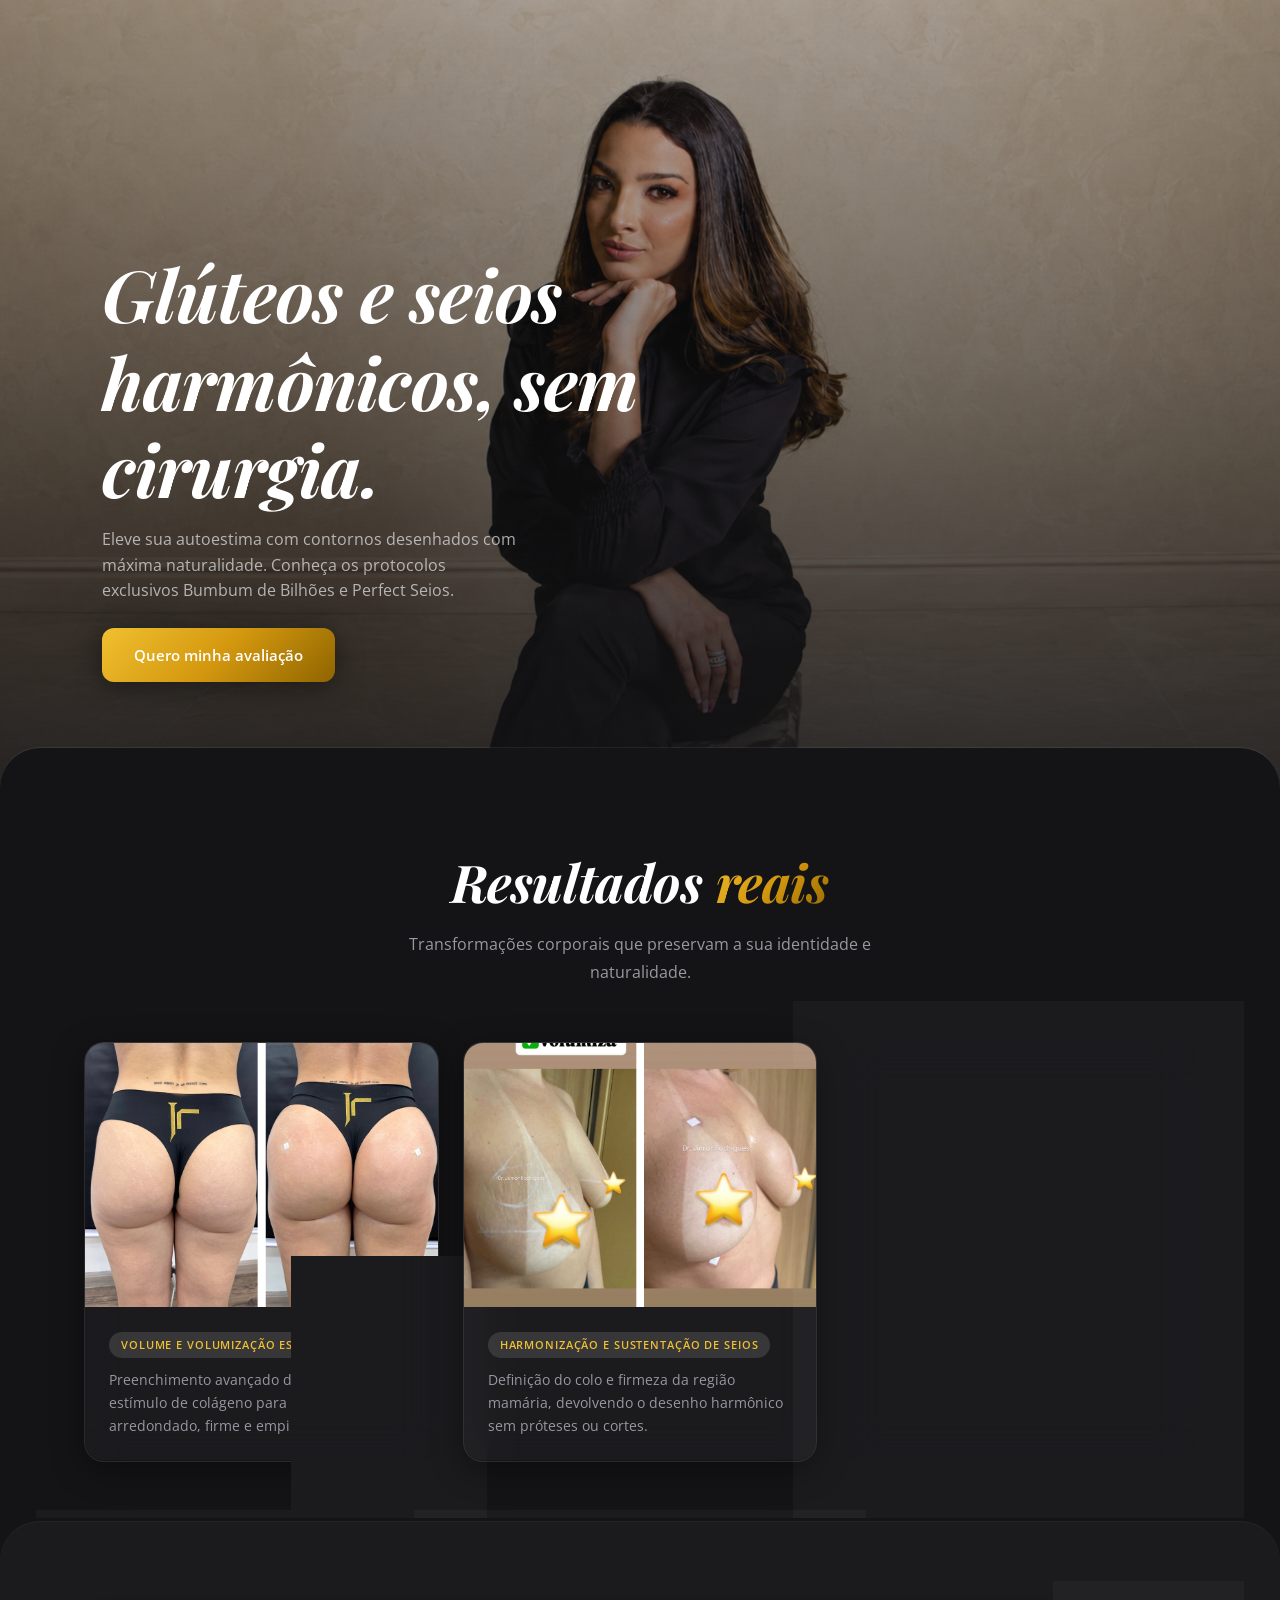
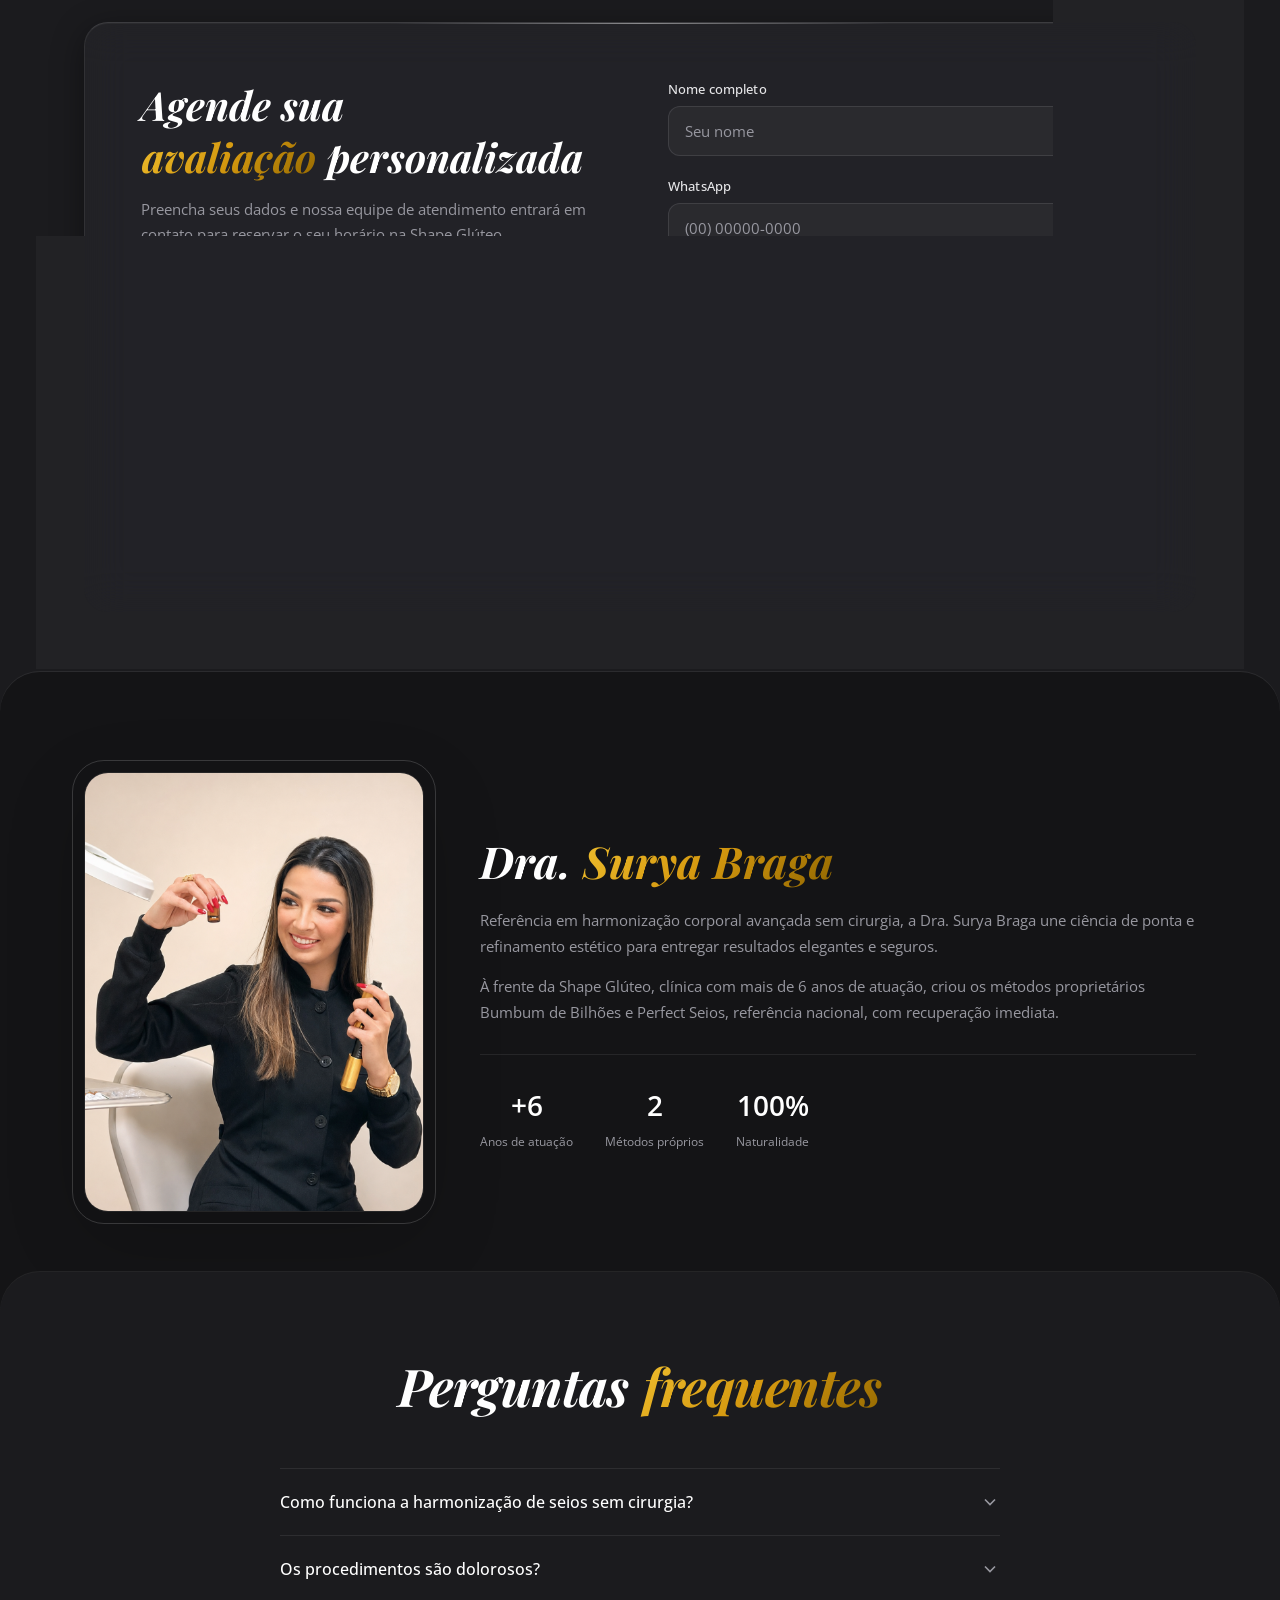
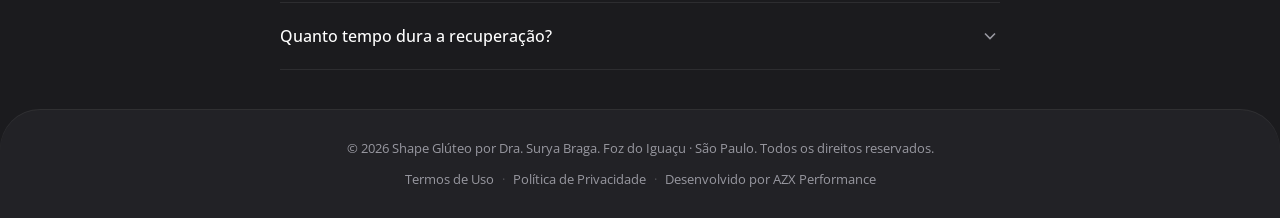
==== index.html @ e3e1bd87 "Add files via upload" ====
<!DOCTYPE html>
<html lang="pt-BR" data-theme="dark">
<head>
  <meta charset="UTF-8" />
  <!-- Google Tag Manager -->
  <script>(function(w,d,s,l,i){w[l]=w[l]||[];w[l].push({'gtm.start':
  new Date().getTime(),event:'gtm.js'});var f=d.getElementsByTagName(s)[0],
  j=d.createElement(s),dl=l!='dataLayer'?'&l='+l:'';j.async=true;j.src=
  'https://www.googletagmanager.com/gtm.js?id='+i+dl;f.parentNode.insertBefore(j,f);
  })(window,document,'script','dataLayer','GTM-XXXXXXX');</script>
  <!-- End Google Tag Manager -->

  <!-- Meta Pixel (init; PageView/Lead disparam pelo capi.js com eventID) -->
  <script>
  !function(f,b,e,v,n,t,s){if(f.fbq)return;n=f.fbq=function(){n.callMethod?
  n.callMethod.apply(n,arguments):n.queue.push(arguments)};if(!f._fbq)f._fbq=n;
  n.push=n;n.loaded=!0;n.version='2.0';n.queue=[];t=b.createElement(e);t.async=!0;
  t.src=v;s=b.getElementsByTagName(e)[0];s.parentNode.insertBefore(t,s)}(window,
  document,'script','https://connect.facebook.net/en_US/fbevents.js');
  fbq('init','SEU_PIXEL_ID');
  </script>
  <noscript><img height="1" width="1" style="display:none"
  src="https://www.facebook.com/tr?id=SEU_PIXEL_ID&ev=PageView&noscript=1"/></noscript>
  <script src="/meta-capi/capi.js" defer></script>
  <!-- End Meta Pixel -->
  <meta name="viewport" content="width=device-width, initial-scale=1.0" />
  <title>Dra. Surya Braga · Harmonização Corporal em Foz do Iguaçu e São Paulo</title>
  <meta name="description" content="Dra. Surya Braga, referência em Harmonização Corporal Avançada sem cirurgia. Eleve sua autoestima com os protocolos exclusivos Bumbum de Bilhões e Perfect Seios. Glúteos e seios com máxima naturalidade, sem próteses ou cortes." />

  <!-- Favicon SVG inline -->
  <link rel="icon" type="image/svg+xml" href="data:image/svg+xml,%3Csvg xmlns='http://www.w3.org/2000/svg' viewBox='0 0 64 64'%3E%3Cdefs%3E%3ClinearGradient id='g' x1='0' y1='0' x2='1' y2='1'%3E%3Cstop offset='0%25' stop-color='%23e4e7e4'/%3E%3Cstop offset='100%25' stop-color='%23c9cec9'/%3E%3C/linearGradient%3E%3C/defs%3E%3Crect width='64' height='64' rx='14' fill='%23181b19'/%3E%3Ctext x='32' y='45' text-anchor='middle' font-family='Georgia,serif' font-size='36' font-weight='700' fill='url(%23g)'%3ES%3C/text%3E%3C/svg%3E" />

  <link rel="preconnect" href="https://fonts.googleapis.com" />
  <link rel="preconnect" href="https://fonts.gstatic.com" crossorigin />
  <link href="https://fonts.googleapis.com/css2?family=Open+Sans:ital,wght@0,400;0,500;0,600;0,700;0,800;1,400&family=Playfair+Display:ital,wght@1,400;1,600;1,700&display=swap" rel="stylesheet" />
  <link rel="stylesheet" href="styles.css?v=4" />
</head>
<body>
<!-- Google Tag Manager (noscript) -->
<noscript><iframe src="https://www.googletagmanager.com/ns.html?id=GTM-XXXXXXX"
height="0" width="0" style="display:none;visibility:hidden"></iframe></noscript>
<!-- End Google Tag Manager (noscript) -->

<!-- MOBILE MENU COMENTADO (header oculto)
<div class="mobile-menu" id="mobileMenu" aria-hidden="true">
  <ul class="mobile-nav-links">
    <li><a href="#resultados" class="mobile-link">Resultados</a></li>
    <li><a href="#contato" class="mobile-link">Contato</a></li>
    <li><a href="#sobre" class="mobile-link">Sobre</a></li>
  </ul>
  <a href="#contato" class="mobile-cta mobile-link">Agendar avaliação</a>
  <div class="mobile-theme-row">
    <span>Alternar tema</span>
    <button class="theme-toggle" id="themeToggleMobile" aria-label="Alternar tema">
      <svg class="icon-sun" xmlns="http://www.w3.org/2000/svg" viewBox="0 0 24 24" fill="none" stroke="currentColor" stroke-width="2" stroke-linecap="round" stroke-linejoin="round"><circle cx="12" cy="12" r="5"/><line x1="12" y1="1" x2="12" y2="3"/><line x1="12" y1="21" x2="12" y2="23"/><line x1="4.22" y1="4.22" x2="5.64" y2="5.64"/><line x1="18.36" y1="18.36" x2="19.78" y2="19.78"/><line x1="1" y1="12" x2="3" y2="12"/><line x1="21" y1="12" x2="23" y2="12"/><line x1="4.22" y1="19.78" x2="5.64" y2="18.36"/><line x1="18.36" y1="5.64" x2="19.78" y2="4.22"/></svg>
      <svg class="icon-moon" xmlns="http://www.w3.org/2000/svg" viewBox="0 0 24 24" fill="none" stroke="currentColor" stroke-width="2" stroke-linecap="round" stroke-linejoin="round"><path d="M21 12.79A9 9 0 1 1 11.21 3 7 7 0 0 0 21 12.79z"/></svg>
    </button>
  </div>
</div>
-->

<!-- HEADER COMENTADO (oculto por decisão de design)
<nav id="nav">
  <div class="container nav-inner">
    <a href="#" class="logo">Dra. <span>Surya Braga</span></a>
    <ul class="nav-links">
      <li><a href="#resultados">Resultados</a></li>
      <li><a href="#contato">Contato</a></li>
      <li><a href="#sobre">Sobre</a></li>
    </ul>
    <div class="nav-right">
      <button class="theme-toggle" id="themeToggle" aria-label="Alternar tema">
        <svg class="icon-sun" xmlns="http://www.w3.org/2000/svg" viewBox="0 0 24 24" fill="none" stroke="currentColor" stroke-width="2" stroke-linecap="round" stroke-linejoin="round"><circle cx="12" cy="12" r="5"/><line x1="12" y1="1" x2="12" y2="3"/><line x1="12" y1="21" x2="12" y2="23"/><line x1="4.22" y1="4.22" x2="5.64" y2="5.64"/><line x1="18.36" y1="18.36" x2="19.78" y2="19.78"/><line x1="1" y1="12" x2="3" y2="12"/><line x1="21" y1="12" x2="23" y2="12"/><line x1="4.22" y1="19.78" x2="5.64" y2="18.36"/><line x1="18.36" y1="5.64" x2="19.78" y2="4.22"/></svg>
        <svg class="icon-moon" xmlns="http://www.w3.org/2000/svg" viewBox="0 0 24 24" fill="none" stroke="currentColor" stroke-width="2" stroke-linecap="round" stroke-linejoin="round"><path d="M21 12.79A9 9 0 1 1 11.21 3 7 7 0 0 0 21 12.79z"/></svg>
      </button>
      <a href="#contato" class="nav-cta">Agendar avaliação</a>
      <button class="hamburger" id="hamburger" aria-label="Abrir menu">
        <span></span><span></span><span></span>
      </button>
    </div>
  </div>
</nav>
-->

<!-- ═══════════════════════ HERO ═══════════════════════ -->
<section class="hero" id="hero">
  <div class="hero-bg-wrap" aria-hidden="true">
    <div class="hero-bg-img"></div>
    <div class="hero-overlay"></div>
  </div>
  <div class="hero-content fade-up d2">
    <h1>Glúteos e seios<br> harmônicos, sem cirurgia.</h1>
    <p class="hero-sub fade-up d3">
      Eleve sua autoestima com contornos desenhados com máxima naturalidade. Conheça os protocolos exclusivos Bumbum de Bilhões e Perfect Seios.
    </p>
    <div class="hero-actions fade-up d4">
      <a href="#contato" class="btn-primary">Quero minha avaliação</a>
    </div>
  </div>
</section>

<!-- ═══════════════════════ BEFORE & AFTER ═══════════════════════ -->
<section class="results-section" id="resultados">
  <div class="container">
    <h2 class="section-title">Resultados <span class="gold-text">reais</span></h2>
    <p class="section-sub">Transformações corporais que preservam a sua identidade e naturalidade.</p>

    <div class="ba-grid">
      <!-- Card 1 · Glúteos -->
      <div class="ba-card">
        <div class="ba-image-wrap">
          <img src="assets/before-after-1.png" alt="Antes e depois: Bumbum de Bilhões" loading="lazy" />
        </div>
        <div class="ba-info">
          <span class="ba-tag">Volume e volumização estratégica</span>
          <p>Preenchimento avançado de imperfeições e estímulo de colágeno para um glúteo arredondado, firme e empinado.</p>
        </div>
      </div>
      <!-- Card 2 · Seios -->
      <div class="ba-card">
        <div class="ba-image-wrap">
          <img src="assets/before-after-2.png" alt="Antes e depois: Perfect Seios do Brasil" loading="lazy" />
        </div>
        <div class="ba-info">
          <span class="ba-tag">Harmonização e sustentação de seios</span>
          <p>Definição do colo e firmeza da região mamária, devolvendo o desenho harmônico sem próteses ou cortes.</p>
        </div>
      </div>
      <!-- Card 3 · Combo (a confirmar) -->
      <div class="ba-card">
        <div class="ba-image-wrap">
          <img src="assets/before-after-3.png" alt="Antes e depois: Combo Shape" loading="lazy" />
        </div>
        <div class="ba-info">
          <span class="ba-tag">Harmonização corporal</span>
          <p>Os protocolos de glúteo e seios em um plano único e personalizado, para a harmonia total das suas curvas.</p>
        </div>
      </div>
    </div>
  </div>
</section>

<!-- ═══════════════════════ VIDEO RESULTS ═══════════════════════ -->
<!-- ═══ SEÇÃO DE VÍDEOS (comentada até a Dra. Surya Braga ter os vídeos; conteúdo abaixo é exemplo a substituir por protocolos corporais). Reativar removendo este comentário. ═══
<section class="videos-section" id="videos">
  <div class="container">
    <div class="section-label">
      <span class="badge"><span class="badge-dot"></span>Em vídeo</span>
    </div>
    <h2 class="section-title">Resultados em <span class="gold-text">movimento</span></h2>
    <p class="section-sub">Acompanhe os resultados dos procedimentos mais procurados em vídeo, com técnica, naturalidade e elegância.</p>

    <div class="videos-grid">
      <div class="video-card">
        <div class="video-placeholder">
          <div class="play-btn" aria-label="Reproduzir vídeo">
            <svg viewBox="0 0 24 24" fill="currentColor"><path d="M8 5v14l11-7z"/></svg>
          </div>
          <span class="video-duration">2:34</span>
        </div>
        <div class="video-info">
          <h3>Bioestimuladores de Colágeno</h3>
          <p>Rejuvenescimento facial progressivo com estímulo natural da produção de colágeno e resultados sutis.</p>
        </div>
      </div>
      <div class="video-card">
        <div class="video-placeholder">
          <div class="play-btn" aria-label="Reproduzir vídeo">
            <svg viewBox="0 0 24 24" fill="currentColor"><path d="M8 5v14l11-7z"/></svg>
          </div>
          <span class="video-duration">3:12</span>
        </div>
        <div class="video-info">
          <h3>Skinbooster + Microagulhamento</h3>
          <p>Hidratação profunda e renovação da textura da pele com resultados naturais e duradouros.</p>
        </div>
      </div>
      <div class="video-card">
        <div class="video-placeholder">
          <div class="play-btn" aria-label="Reproduzir vídeo">
            <svg viewBox="0 0 24 24" fill="currentColor"><path d="M8 5v14l11-7z"/></svg>
          </div>
          <span class="video-duration">1:48</span>
        </div>
        <div class="video-info">
          <h3>Toxina Botulínica</h3>
          <p>Suavização de linhas de expressão com aplicação precisa e resultado discreto e elegante.</p>
        </div>
      </div>
    </div>
  </div>
</section>
═══ FIM SEÇÃO DE VÍDEOS ═══ -->

<!-- ═══════════════════════ CONTACT FORM ═══════════════════════ -->
<section class="contact-section" id="contato">
  <div class="container">
    <div class="contact-inner">
      <div class="contact-text">
        <h2 class="contact-title">Agende sua<br><span class="gold-text">avaliação</span> personalizada</h2>
        <p class="contact-desc">Preencha seus dados e nossa equipe de atendimento entrará em contato para reservar o seu horário na Shape Glúteo.</p>
        <div class="contact-perks">
          <div class="perk"><span class="perk-icon">✓</span> Avaliação gratuita, sem compromisso</div>
          <div class="perk"><span class="perk-icon">✓</span> Sem próteses, sem cortes e sem cicatrizes</div>
          <div class="perk"><span class="perk-icon">✓</span> Métodos exclusivos da Dra. Surya Braga</div>
          <div class="perk"><span class="perk-icon">✓</span> Atendimento em Foz do Iguaçu e São Paulo</div>
        </div>
      </div>
      <form class="contact-form" id="contactForm" novalidate>
        <div class="form-group">
          <label for="form-name">Nome completo</label>
          <input type="text" id="form-name" name="nome" placeholder="Seu nome" required />
        </div>
        <div class="form-group">
          <label for="form-whatsapp">WhatsApp</label>
          <input type="tel" id="form-whatsapp" name="whatsapp" placeholder="(00) 00000-0000" required />
        </div>
        <div class="form-group">
          <label for="form-email">E-mail</label>
          <input type="email" id="form-email" name="email" placeholder="seu@email.com" required />
        </div>
        <div class="form-group">
          <label for="form-procedure">Qual área você deseja transformar?</label>
          <select id="form-procedure" name="procedimento" required>
            <option value="" disabled selected>Selecione uma opção</option>
            <option value="harmonizacao-gluteo">Harmonização de Glúteo</option>
            <option value="harmonizacao-seios">Harmonização de Seios</option>
            <option value="ambos">Ambos os procedimentos</option>
          </select>
        </div>
        <button type="submit" class="btn-primary btn-submit">Enviar solicitação</button>
        <p class="form-disclaimer">Ao enviar, você concorda com nossa <a href="#" id="openPrivacyFromForm">Política de Privacidade</a>.</p>
      </form>
    </div>
  </div>
</section>

<!-- ═══════════════════════ ABOUT THE DOCTOR ═══════════════════════ -->
<section class="about-section" id="sobre">
  <div class="container">
    <div class="about-inner">
      <div class="about-photo">
        <img src="assets/doctor.png" alt="Dra. Surya Braga" />
        <div class="about-photo-accent" aria-hidden="true"></div>
      </div>
      <div class="about-text">
        <h2 class="about-title">Dra. <span class="gold-text">Surya Braga</span></h2>
        <p>Referência em harmonização corporal avançada sem cirurgia, a Dra. Surya Braga une ciência de ponta e refinamento estético para entregar resultados elegantes e seguros.</p>
        <p>À frente da Shape Glúteo, clínica com mais de 6 anos de atuação, criou os métodos proprietários Bumbum de Bilhões e Perfect Seios, referência nacional, com recuperação imediata.</p>
        <div class="about-credentials">
          <div class="credential">
            <span class="credential-num">+6</span>
            <span class="credential-label">Anos de atuação</span>
          </div>
          <div class="credential">
            <span class="credential-num">2</span>
            <span class="credential-label">Métodos próprios</span>
          </div>
          <div class="credential">
            <span class="credential-num">100%</span>
            <span class="credential-label">Naturalidade</span>
          </div>
        </div>
      </div>
    </div>
  </div>
</section>

<!-- ═══════════════════════ FAQ ═══════════════════════ -->
<section class="faq-section" id="faq">
  <div class="container">
    <h2 class="section-title">Perguntas <span class="gold-text">frequentes</span></h2>
    <div class="faq-list">
      <div class="faq-item">
        <button class="faq-question" aria-expanded="false">
          Como funciona a harmonização de seios sem cirurgia?
          <svg class="faq-icon" viewBox="0 0 24 24" fill="none" stroke="currentColor" stroke-width="2"><path d="M6 9l6 6 6-6"/></svg>
        </button>
        <div class="faq-answer">
          <p>Usamos bioestimuladores e técnicas avançadas para melhorar a sustentação, tratar a flacidez da pele e desenhar o colo mamário, sem cortes, cicatrizes ou repouso prolongado.</p>
        </div>
      </div>
      <div class="faq-item">
        <button class="faq-question" aria-expanded="false">
          Os procedimentos são dolorosos?
          <svg class="faq-icon" viewBox="0 0 24 24" fill="none" stroke="currentColor" stroke-width="2"><path d="M6 9l6 6 6-6"/></svg>
        </button>
        <div class="faq-answer">
          <p>Não. Todos os protocolos são realizados com anestesia local em consultório, garantindo uma experiência totalmente confortável e segura durante a aplicação.</p>
        </div>
      </div>
      <div class="faq-item">
        <button class="faq-question" aria-expanded="false">
          Quanto tempo dura a recuperação?
          <svg class="faq-icon" viewBox="0 0 24 24" fill="none" stroke="currentColor" stroke-width="2"><path d="M6 9l6 6 6-6"/></svg>
        </button>
        <div class="faq-answer">
          <p>Por serem procedimentos minimamente invasivos e sem cortes, você retorna às atividades normais no mesmo dia, seguindo apenas orientações leves para os dias seguintes.</p>
        </div>
      </div>
    </div>
  </div>
</section>

<!-- ═══════════════════════ FOOTER ═══════════════════════ -->
<footer>
  <div class="container footer-inner">
    <p class="footer-copy">© 2026 Shape Glúteo por Dra. Surya Braga. Foz do Iguaçu · São Paulo. Todos os direitos reservados.</p>
    <div class="footer-right">
      <a href="#" id="openTerms" class="footer-link">Termos de Uso</a>
      <span class="footer-sep">·</span>
      <a href="#" id="openPrivacy" class="footer-link">Política de Privacidade</a>
      <span class="footer-sep">·</span>
      <span class="footer-dev">Desenvolvido por <a href="https://azxperformance.com.br/clinica" target="_blank" rel="noopener noreferrer" class="footer-link azx-link">AZX Performance</a></span>
    </div>
  </div>
</footer>

<!-- ═══════════════════════ TERMS MODAL ═══════════════════════ -->
<div class="modal-overlay" id="termsModal" aria-hidden="true">
  <div class="modal-content" role="dialog" aria-labelledby="termsTitle">
    <button class="modal-close" aria-label="Fechar">&times;</button>
    <h2 id="termsTitle">Termos de Uso</h2>
    <div class="modal-body">
      <p><strong>1. Aceitação dos Termos</strong></p>
      <p>Ao acessar e utilizar este site, você concorda com os presentes Termos de Uso. Caso não concorde com qualquer disposição, solicitamos que interrompa o uso imediatamente.</p>

      <p><strong>2. Finalidade do Site</strong></p>
      <p>Este site tem caráter exclusivamente informativo sobre os procedimentos estéticos oferecidos pela Dra. Surya Braga, da Shape Glúteo. As informações aqui contidas não substituem consulta médica presencial.</p>

      <p><strong>3. Propriedade Intelectual</strong></p>
      <p>Todo o conteúdo do site, incluindo textos, imagens, vídeos, logotipos e elementos gráficos, é protegido por direitos autorais e não pode ser reproduzido sem autorização prévia por escrito.</p>

      <p><strong>4. Responsabilidade</strong></p>
      <p>A Dra. Surya Braga se reserva o direito de alterar, atualizar ou remover conteúdos do site sem aviso prévio. Não nos responsabilizamos por decisões tomadas com base exclusivamente nas informações do site.</p>

      <p><strong>5. Agendamentos</strong></p>
      <p>Os agendamentos realizados por meio do formulário de contato estão sujeitos à confirmação pela equipe da clínica. O envio do formulário não garante a reserva de horário.</p>

      <p><strong>6. Alterações</strong></p>
      <p>Estes termos podem ser atualizados a qualquer momento. Recomendamos a consulta periódica desta página.</p>

      <p><strong>7. Lei Aplicável</strong></p>
      <p>Estes Termos de Uso são regidos pelas leis da República Federativa do Brasil, em especial a Lei Geral de Proteção de Dados (LGPD, Lei nº 13.709/2018) e o Código de Defesa do Consumidor.</p>
    </div>
  </div>
</div>

<!-- ═══════════════════════ PRIVACY MODAL ═══════════════════════ -->
<div class="modal-overlay" id="privacyModal" aria-hidden="true">
  <div class="modal-content" role="dialog" aria-labelledby="privacyTitle">
    <button class="modal-close" aria-label="Fechar">&times;</button>
    <h2 id="privacyTitle">Política de Privacidade</h2>
    <div class="modal-body">
      <p><strong>1. Introdução</strong></p>
      <p>A Dra. Surya Braga está comprometida com a proteção dos seus dados pessoais, em conformidade com a Lei Geral de Proteção de Dados Pessoais (LGPD, Lei nº 13.709/2018). Esta Política descreve como coletamos, utilizamos, armazenamos e protegemos suas informações.</p>

      <p><strong>2. Dados Coletados</strong></p>
      <p>Coletamos os seguintes dados pessoais por meio do formulário de contato: nome completo, número de WhatsApp, endereço de e-mail e procedimento de interesse. Esses dados são fornecidos voluntariamente pelo titular.</p>

      <p><strong>3. Finalidade do Tratamento</strong></p>
      <p>Os dados coletados são utilizados exclusivamente para: (a) entrar em contato para agendamento de avaliação; (b) envio de informações sobre procedimentos solicitados; (c) comunicação relacionada aos serviços da clínica.</p>

      <p><strong>4. Base Legal</strong></p>
      <p>O tratamento dos dados pessoais se dá com base no consentimento do titular (Art. 7º, I, da LGPD), fornecido no momento do envio do formulário.</p>

      <p><strong>5. Compartilhamento de Dados</strong></p>
      <p>Seus dados pessoais não serão compartilhados com terceiros, exceto quando necessário para o cumprimento de obrigações legais ou mediante seu consentimento expresso.</p>

      <p><strong>6. Armazenamento e Segurança</strong></p>
      <p>Os dados são armazenados em ambiente seguro, com medidas técnicas e administrativas adequadas para proteger contra acesso não autorizado, destruição, perda ou alteração.</p>

      <p><strong>7. Direitos do Titular</strong></p>
      <p>Conforme a LGPD, você tem direito a: (a) confirmar a existência de tratamento; (b) acessar seus dados; (c) corrigir dados incompletos ou desatualizados; (d) solicitar a anonimização, bloqueio ou eliminação de dados desnecessários; (e) revogar o consentimento a qualquer momento.</p>

      <p><strong>8. Contato</strong></p>
      <p>Para exercer seus direitos ou esclarecer dúvidas sobre o tratamento de dados, entre em contato pelo WhatsApp disponível neste site.</p>

      <p><strong>9. Alterações</strong></p>
      <p>Esta Política pode ser atualizada a qualquer momento. A versão vigente estará sempre disponível nesta página.</p>
    </div>
  </div>
</div>

<!-- ═══════════════════════ SCRIPTS ═══════════════════════ -->
<script>
  // ── CLEAN URL ──
  try {
    if (location.protocol !== 'file:' && location.pathname.endsWith('/index.html')) {
      history.replaceState(null, '', location.pathname.replace('/index.html', '/') + location.search + location.hash);
    }
  } catch (e) { /* file:// ou ambiente sem History API: ignora */ }

  // ── THEME (modo escuro fixo) ──
  const html = document.documentElement;
  html.setAttribute('data-theme', 'dark');
  localStorage.setItem('surya-theme', 'dark');

  // ── NAV SCROLL (comentado — header oculto) ──
  /*
  const nav = document.getElementById('nav');
  window.addEventListener('scroll', () => {
    nav.classList.toggle('scrolled', window.scrollY > 20);
  }, { passive: true });
  */

  // ── HAMBURGER (comentado — header oculto) ──
  /*
  const hamburger = document.getElementById('hamburger');
  const mobileMenu = document.getElementById('mobileMenu');
  function openMenu() {
    hamburger.classList.add('open');
    mobileMenu.classList.add('open');
    mobileMenu.setAttribute('aria-hidden', 'false');
    document.body.style.overflow = 'hidden';
  }
  function closeMenu() {
    hamburger.classList.remove('open');
    mobileMenu.classList.remove('open');
    mobileMenu.setAttribute('aria-hidden', 'true');
    document.body.style.overflow = '';
  }
  hamburger.addEventListener('click', () => {
    mobileMenu.classList.contains('open') ? closeMenu() : openMenu();
  });
  document.querySelectorAll('.mobile-link').forEach(link => {
    link.addEventListener('click', closeMenu);
  });
  */

  // ── SCROLL ANIMATIONS ──
  const observer = new IntersectionObserver((entries) => {
    entries.forEach(entry => {
      if (entry.isIntersecting) {
        entry.target.classList.add('is-visible');
      }
    });
  }, { threshold: 0.08 });

  document.querySelectorAll('.ba-card, .video-card, .contact-inner, .about-inner').forEach(el => {
    el.classList.add('animate-on-scroll');
    observer.observe(el);
  });

  // ── WHATSAPP MASK ──
  const whatsInput = document.getElementById('form-whatsapp');
  whatsInput.addEventListener('input', function(e) {
    let v = e.target.value.replace(/\D/g, '');
    if (v.length > 11) v = v.slice(0, 11);
    if (v.length > 7) v = `(${v.slice(0,2)}) ${v.slice(2,7)}-${v.slice(7)}`;
    else if (v.length > 2) v = `(${v.slice(0,2)}) ${v.slice(2)}`;
    else if (v.length > 0) v = `(${v}`;
    e.target.value = v;
  });

  // ── FORM VALIDATION ──
  const fields = {
    nome:         document.getElementById('form-name'),
    whatsapp:     document.getElementById('form-whatsapp'),
    email:        document.getElementById('form-email'),
    procedimento: document.getElementById('form-procedure')
  };

  function setError(el, hasError) {
    el.style.borderColor = hasError ? '#c0392b' : '';
    el.style.boxShadow   = hasError ? '0 0 0 3px rgba(192,57,43,0.18)' : '';
  }

  Object.values(fields).forEach(el => {
    el.addEventListener('input',  () => setError(el, false));
    el.addEventListener('change', () => setError(el, false));
  });

  function validateForm() {
    let valid = true;
    const { nome, whatsapp, email, procedimento } = fields;
    if (!nome.value.trim())        { setError(nome, true);         valid = false; }
    if (!whatsapp.value.trim())    { setError(whatsapp, true);     valid = false; }
    if (!email.value.trim() || !/^[^\s@]+@[^\s@]+\.[^\s@]+$/.test(email.value.trim()))
                                   { setError(email, true);        valid = false; }
    if (!procedimento.value)       { setError(procedimento, true); valid = false; }
    return valid;
  }

  // ── FORM SUBMIT ──
  document.getElementById('contactForm').addEventListener('submit', async function(e) {
    e.preventDefault();
    if (!validateForm()) return;
    const btn = this.querySelector('.btn-submit');
    const originalText = btn.textContent;

    btn.textContent = 'Enviando…';
    btn.disabled = true;

    const agora = new Date();
    const pad = n => String(n).padStart(2, '0');
    const meses = ['jan','fev','mar','abr','mai','jun','jul','ago','set','out','nov','dez'];
    const payload = {
      nome:        this.nome.value.trim(),
      telefone:    this.whatsapp.value.trim(),
      email:       this.email.value.trim(),
      procedimento: this.procedimento.value,
      origem:      window.location.href,
      data:        `${pad(agora.getDate())} ${meses[agora.getMonth()]}. ${agora.getFullYear()}`,
      hora:        `${pad(agora.getHours())}h${pad(agora.getMinutes())}`
    };

    try {
      const res = await fetch('WEBHOOK_MAKE_URL', {
        method: 'POST',
        headers: { 'Content-Type': 'application/json' },
        body: JSON.stringify(payload)
      });

      if (!res.ok) throw new Error('status ' + res.status);

      // Lead (Pixel + CAPI) só após envio validado e bem-sucedido
      if (window.geoTrackLead) { try { await window.geoTrackLead(); } catch (e) {} }

      window.location.href = 'obrigado';
    } catch (err) {
      btn.textContent = 'Erro ao enviar. Tente novamente.';
      btn.style.background = '#c0392b';
      btn.disabled = false;
      setTimeout(() => {
        btn.textContent = originalText;
        btn.style.background = '';
      }, 4000);
    }
  });

  // ── MODALS ──
  function openModal(id) {
    const m = document.getElementById(id);
    m.classList.add('open');
    m.setAttribute('aria-hidden', 'false');
    document.body.style.overflow = 'hidden';
  }
  function closeModal(id) {
    const m = document.getElementById(id);
    m.classList.remove('open');
    m.setAttribute('aria-hidden', 'true');
    document.body.style.overflow = '';
  }

  document.getElementById('openTerms').addEventListener('click', e => { e.preventDefault(); openModal('termsModal'); });
  document.getElementById('openPrivacy').addEventListener('click', e => { e.preventDefault(); openModal('privacyModal'); });
  document.getElementById('openPrivacyFromForm').addEventListener('click', e => { e.preventDefault(); openModal('privacyModal'); });

  document.querySelectorAll('.modal-close').forEach(btn => {
    btn.addEventListener('click', () => {
      closeModal(btn.closest('.modal-overlay').id);
    });
  });

  document.querySelectorAll('.modal-overlay').forEach(overlay => {
    overlay.addEventListener('click', e => {
      if (e.target === overlay) closeModal(overlay.id);
    });
  });

  // ── FAQ ACCORDION ──
  document.querySelectorAll('.faq-question').forEach(btn => {
    btn.addEventListener('click', () => {
      const item = btn.closest('.faq-item');
      const isOpen = btn.getAttribute('aria-expanded') === 'true';
      // close all
      document.querySelectorAll('.faq-item').forEach(i => {
        i.classList.remove('open');
        i.querySelector('.faq-question').setAttribute('aria-expanded', 'false');
      });
      // open clicked if it was closed
      if (!isOpen) {
        item.classList.add('open');
        btn.setAttribute('aria-expanded', 'true');
      }
    });
  });

  document.addEventListener('keydown', e => {
    if (e.key === 'Escape') {
      document.querySelectorAll('.modal-overlay.open').forEach(m => closeModal(m.id));
    }
  });
</script>

</body>
</html>
---- styles.css ----
/* =============================================
   Shape Glúteo · Dra. Surya Braga
   Harmonização Corporal · Stylesheet
   ============================================= */

/* ── RESET ── */
*, *::before, *::after {
  box-sizing: border-box;
  margin: 0;
  padding: 0;
}

/* ── DARK MODE (default) ── */
:root {
  --bg:               #141416;
  --surface:          #1b1b1e;
  --card:             #222226;
  --border:           rgba(255,255,255,0.08);
  --gold:             #D4980F;
  --gold-light:       #F0C030;
  --gold-grad:        linear-gradient(135deg, #F0C030 0%, #D4980F 50%, #8F6500 100%);
  --gold-glow:        rgba(212, 152, 15, 0.50);
  --accent:           #D4980F;
  --text:             #e6e6e8;
  --muted:            #9898a0;
  --heading:          #ffffff;
  --nav-bg:           rgba(20,20,22,0.72);
  --nav-bg-scrolled:  rgba(20,20,22,0.93);
  --nav-border:       rgba(255,255,255,0.10);
  --nav-border-scroll:rgba(255,255,255,0.16);

  --glass-bg:         rgba(255,255,255,0.03);
  --glass-border:     rgba(255,255,255,0.07);
  --glass-border-t:   rgba(255,255,255,0.12);
  --glass-shadow:     0 1px 0 rgba(255,255,255,0.04) inset,
                      0 -1px 0 rgba(0,0,0,0.25) inset,
                      0 8px 32px rgba(0,0,0,0.40);

  --input-bg:         rgba(255,255,255,0.04);
  --input-border:     rgba(255,255,255,0.10);
  --input-focus:      rgba(255,255,255,0.30);

  --shadow-btn:       0 4px 28px rgba(0,0,0,0.45);
  --shadow-btn-hover: 0 8px 48px rgba(0,0,0,0.60);

  --scrollbar-thumb:  #3a3a3e;
  --modal-bg:         rgba(0,0,0,0.75);
}

/* ── LIGHT MODE ── */
:root[data-theme="light"] {
  --bg:               #ffffff;
  --surface:          #f4f5f4;
  --card:             #ffffff;
  --border:           rgba(59,65,60,0.16);
  --gold:             #3b413c;
  --gold-light:       #2a2f2b;
  --gold-grad:        linear-gradient(135deg, #4a524c 0%, #3b413c 55%, #2a2f2b 100%);
  --gold-glow:        rgba(59,65,60,0.20);
  --accent:           #3b413c;
  --text:             #2a2f2b;
  --muted:            #6e756f;
  --heading:          #1c1f1d;
  --nav-bg:           rgba(255,255,255,0.55);
  --nav-bg-scrolled:  rgba(255,255,255,0.92);
  --nav-border:       rgba(59,65,60,0.10);
  --nav-border-scroll:rgba(59,65,60,0.20);

  --glass-bg:         rgba(255,255,255,0.65);
  --glass-border:     rgba(59,65,60,0.12);
  --glass-border-t:   rgba(255,255,255,0.85);
  --glass-shadow:     0 1px 0 rgba(255,255,255,0.85) inset,
                      0 -1px 0 rgba(0,0,0,0.03) inset,
                      0 8px 32px rgba(59,65,60,0.10);

  --input-bg:         rgba(59,65,60,0.06);
  --input-border:     rgba(59,65,60,0.18);
  --input-focus:      rgba(59,65,60,0.28);

  --shadow-btn:       0 4px 24px rgba(59,65,60,0.28);
  --shadow-btn-hover: 0 8px 40px rgba(59,65,60,0.40);

  --scrollbar-thumb:  #c7ccc7;
  --modal-bg:         rgba(0,0,0,0.45);
}

/* ── BASE ── */
html { scroll-behavior: smooth; overflow-x: hidden; background: var(--bg); }

body {
  background: var(--bg);
  color: var(--text);
  font-family: 'Open Sans', sans-serif;
  font-size: 16px;
  line-height: 1.6;
  -webkit-font-smoothing: antialiased;
  transition: color .35s;
  overflow-x: hidden;
}

body::before {
  content: '';
  position: fixed;
  inset: 0;
  pointer-events: none;
  z-index: 0;
  background:
    radial-gradient(ellipse 50% 40% at 96% 2%,  rgba(212,152,15,0.13) 0%, transparent 60%),
    radial-gradient(ellipse 35% 45% at 4%  98%, rgba(212,152,15,0.08) 0%, transparent 55%),
    radial-gradient(ellipse 25% 30% at 50% 50%, rgba(212,152,15,0.03) 0%, transparent 70%);
}

body::after {
  content: '';
  position: fixed;
  inset: 0;
  pointer-events: none;
  z-index: 0;
  opacity: 0.045;
  background-image: url("data:image/svg+xml,%3Csvg viewBox='0 0 256 256' xmlns='http://www.w3.org/2000/svg'%3E%3Cfilter id='n'%3E%3CfeTurbulence type='fractalNoise' baseFrequency='0.80' numOctaves='4' stitchTiles='stitch'/%3E%3C/filter%3E%3Crect width='100%25' height='100%25' filter='url(%23n)'/%3E%3C/svg%3E");
  background-size: 220px 220px;
}

/* ── SCROLLBAR ── */
::-webkit-scrollbar { width: 5px; height: 5px; }
::-webkit-scrollbar-button { display: none; width: 0; height: 0; }
::-webkit-scrollbar-track { background: var(--bg); }
::-webkit-scrollbar-thumb { background: var(--scrollbar-thumb); border-radius: 3px; }

/* ── UTILITIES ── */
.container { max-width: 1160px; margin: 0 auto; padding: 0 24px; }

.badge {
  display: inline-flex; align-items: center; gap: 8px;
  background: rgba(255,255,255,0.10); border: 1px solid rgba(255,255,255,0.22);
  color: var(--gold-light); font-size: 11px; font-weight: 600;
  letter-spacing: .10em; text-transform: uppercase;
  padding: 6px 14px; border-radius: 100px;
}
:root[data-theme="light"] .badge { color: var(--gold); background: rgba(59,65,60,0.08); border-color: rgba(59,65,60,0.18); }

.badge-dot {
  width: 6px; height: 6px; border-radius: 50%;
  background: var(--gold); box-shadow: 0 0 8px var(--gold-glow);
  animation: pulse-dot 2.4s ease-in-out infinite;
}

@keyframes pulse-dot {
  0%, 100% { box-shadow: 0 0 6px var(--gold-glow); opacity: 1; }
  50%      { box-shadow: 0 0 16px var(--gold-glow), 0 0 28px rgba(255,255,255,0.28); opacity: .75; }
}

.gold-text {
  display: inline-block;
  padding: 0.06em 0.12em 0.06em 0.08em;
  margin: -0.06em -0.1em -0.06em -0.06em;
  background: var(--gold-grad);
  -webkit-background-clip: text; -webkit-text-fill-color: transparent; background-clip: text;
}

.mobile-br { display: none; }

.section-label { text-align: center; margin-bottom: 18px; }

.section-title {
  text-align: center;
  font-family: 'Playfair Display', Georgia, serif;
  font-style: italic;
  font-size: clamp(30px, 5vw, 52px);
  font-weight: 700; letter-spacing: -.01em;
  color: var(--heading); line-height: 1.3;
  overflow: visible;
}

.section-sub {
  text-align: center; color: var(--muted);
  font-size: 16px; line-height: 1.75;
  margin-top: 14px; max-width: 520px;
  margin-left: auto; margin-right: auto;
}

/* ── NAV ── */
nav {
  position: fixed; top: 0; left: 0; right: 0; z-index: 200;
  padding: 16px 0;
  background: var(--nav-bg);
  border-bottom: 1px solid var(--nav-border);
  backdrop-filter: blur(20px) saturate(160%);
  -webkit-backdrop-filter: blur(20px) saturate(160%);
  transition: background .35s, border-color .35s, box-shadow .35s, padding .25s, backdrop-filter .35s;
}
nav.scrolled {
  background: var(--nav-bg-scrolled);
  border-color: var(--nav-border-scroll);
  box-shadow: 0 4px 24px rgba(0,0,0,0.15);
  backdrop-filter: blur(24px) saturate(160%);
  -webkit-backdrop-filter: blur(24px) saturate(160%);
  padding: 10px 0;
}

.nav-inner {
  display: grid;
  grid-template-columns: 1fr auto 1fr;
  align-items: center; gap: 16px;
}

.logo {
  font-family: 'Open Sans', sans-serif;
  font-size: 24px; font-weight: 600; letter-spacing: -.02em;
  color: var(--heading); text-decoration: none;
}
.logo span { color: var(--gold); }

.nav-links {
  display: flex; align-items: center; gap: 32px;
  list-style: none; justify-content: center;
  opacity: 1; visibility: visible;
  transition: opacity .35s ease, visibility .35s ease;
}
nav.scrolled .nav-links {
  opacity: 1; visibility: visible;
}
.nav-links a {
  color: var(--muted); text-decoration: none;
  font-size: 14px; font-weight: 450;
  transition: color .2s; position: relative;
}
.nav-links a::after {
  content: ''; position: absolute;
  bottom: -4px; left: 0; right: 0; height: 1px;
  background: var(--gold); transform: scaleX(0);
  transition: transform .22s;
}
.nav-links a:hover { color: var(--heading); }
.nav-links a:hover::after { transform: scaleX(1); }

.nav-right { display: flex; align-items: center; gap: 12px; justify-content: flex-end; }

.nav-cta {
  background: var(--gold-grad); color: #fff; border: none; border-radius: 10px;
  padding: 10px 22px; font-size: 14px; font-weight: 600; cursor: pointer;
  text-decoration: none; transition: opacity .2s, transform .15s, box-shadow .2s;
  box-shadow: var(--shadow-btn);
}
.nav-cta:hover { opacity: .88; transform: translateY(-1px); box-shadow: var(--shadow-btn-hover); }

/* ── THEME TOGGLE ── */
.theme-toggle {
  background: var(--card); border: 1px solid var(--border);
  border-radius: 8px; padding: 8px; cursor: pointer;
  display: flex; align-items: center; justify-content: center;
  color: var(--muted); transition: color .2s, border-color .2s;
}
.theme-toggle:hover { color: var(--heading); border-color: rgba(255,255,255,0.40); }
.theme-toggle svg { width: 16px; height: 16px; display: block; }
[data-theme="dark"] .icon-moon { display: none; }
[data-theme="light"] .icon-sun { display: none; }

/* ── HAMBURGER ── */
.hamburger {
  display: none; background: transparent; border: none; cursor: pointer;
  flex-direction: column; justify-content: center; gap: 5px;
  padding: 6px; border-radius: 8px;
}
.hamburger span {
  width: 22px; height: 2px; background: var(--heading);
  border-radius: 2px; display: block;
  transition: transform .25s ease, opacity .2s ease;
}
.hamburger.open span:nth-child(1) { transform: translateY(7px) rotate(45deg); }
.hamburger.open span:nth-child(2) { opacity: 0; transform: scaleX(0); }
.hamburger.open span:nth-child(3) { transform: translateY(-7px) rotate(-45deg); }

@media (max-width: 600px) {
  .nav-inner {
    grid-template-columns: 1fr auto;
    gap: 0;
  }
  .nav-links { display: none; }
  .nav-right {
    display: flex; align-items: center; gap: 8px;
  }
  .nav-cta { display: none; }
  .hamburger { display: flex; }
  .theme-toggle { padding: 7px; }
}

/* ── MOBILE MENU ── */
.mobile-menu {
  position: fixed; inset: 0; z-index: 150;
  background: var(--bg);
  padding: 90px 32px 48px;
  display: flex; flex-direction: column;
  transform: translateX(100%);
  transition: transform .32s cubic-bezier(.4,0,.2,1);
  overflow-y: auto;
}
.mobile-menu.open { transform: translateX(0); }
.mobile-nav-links { list-style: none; display: flex; flex-direction: column; gap: 0; flex: 1; }
.mobile-nav-links li a {
  display: block; padding: 18px 0;
  font-size: 28px; font-weight: 700; letter-spacing: -.03em;
  color: var(--heading); text-decoration: none;
  border-bottom: 1px solid var(--border); transition: color .2s;
}
.mobile-nav-links li a:hover { color: var(--gold); }
.mobile-cta {
  margin-top: 40px; background: var(--gold-grad); color: #fff;
  text-align: center; border-radius: 14px; padding: 18px;
  font-size: 16px; font-weight: 700; text-decoration: none;
  display: block; box-shadow: var(--shadow-btn);
}
.mobile-theme-row {
  display: flex; align-items: center; justify-content: space-between;
  margin-top: 24px; padding-top: 24px; border-top: 1px solid var(--border);
  font-size: 14px; color: var(--muted);
}

/* ══════════════════════════════════════════════
   HERO · Full-screen background image
   ══════════════════════════════════════════════ */
.hero {
  min-height: 88vh; display: flex; flex-direction: column;
  align-items: flex-start; justify-content: flex-end; text-align: left;
  padding: 60px 8% 110px;
  position: relative;
}

.hero-bg-wrap {
  position: absolute; inset: 0;
  overflow: hidden;
}

.hero-bg-img {
  position: absolute; inset: 0; z-index: 0;
  background-color: #141416;
  background-image: url('assets/hero-bg.png');
  background-size: cover;
  background-position: top center;
  background-repeat: no-repeat;
  transform: scale(1.05);
  transform-origin: top center;
  animation: heroZoom 20s ease-in-out infinite alternate;
}
:root[data-theme="light"] .hero-bg-img {
  background-color: #f4f5f4;
}
@keyframes heroZoom {
  0%   { transform: scale(1.05); }
  100% { transform: scale(1.12); }
}

.hero-overlay {
  position: absolute; inset: 0; z-index: 1;
  background: linear-gradient(
    180deg,
    rgba(20,20,22,0.20) 0%,
    rgba(20,20,22,0.45) 45%,
    rgba(20,20,22,0.88) 100%
  );
}
:root[data-theme="light"] .hero-overlay {
  background: linear-gradient(
    180deg,
    rgba(255,255,255,0.38) 0%,
    rgba(255,255,255,0.58) 40%,
    rgba(255,255,255,0.92) 100%
  );
}

.hero-content { position: relative; z-index: 2; max-width: 560px; }

.hero h1 {
  font-family: 'Playfair Display', Georgia, serif;
  font-style: italic;
  font-size: clamp(36px, 6vw, 72px);
  font-weight: 700; letter-spacing: -.01em;
  line-height: 1.22; color: var(--heading);
  overflow: visible;
}

.hero-sub {
  margin-top: 14px; max-width: 420px; margin-left: 0;
  color: var(--muted); font-size: 16px; line-height: 1.6;
}
:root[data-theme="dark"] .hero-sub { color: rgba(230,230,232,0.72); }

.hero-actions {
  display: flex; gap: 10px; margin-top: 24px;
  flex-wrap: wrap; justify-content: flex-start;
}

/* ── BUTTONS ── */
.btn-primary {
  background: var(--gold-grad); color: #fff; border: none; border-radius: 12px;
  padding: 15px 32px; font-size: 15px; font-weight: 600; cursor: pointer;
  text-decoration: none; position: relative; overflow: hidden;
  transition: opacity .2s, transform .15s, box-shadow .2s;
  box-shadow: var(--shadow-btn);
  font-family: 'Open Sans', sans-serif;
}
.btn-primary::after {
  content: ''; position: absolute; inset: 0;
  background: linear-gradient(105deg, transparent 35%, rgba(255,255,255,.18) 50%, transparent 65%);
  transform: translateX(-120%); transition: transform .55s ease;
}
.btn-primary:hover::after { transform: translateX(120%); }
.btn-primary:hover { opacity: .92; transform: translateY(-2px); box-shadow: var(--shadow-btn-hover); }

.btn-ghost {
  background: rgba(255,255,255,0.06); color: #fff;
  border: 1px solid rgba(255,255,255,0.15);
  border-radius: 12px; padding: 15px 32px; font-size: 15px; font-weight: 500;
  cursor: pointer; text-decoration: none;
  transition: border-color .2s, color .2s, background .2s;
  backdrop-filter: blur(8px);
}
.btn-ghost:hover { border-color: rgba(255,255,255,0.50); color: var(--gold-light); background: rgba(255,255,255,0.08); }
:root[data-theme="light"] .btn-ghost { background: rgba(0,0,0,0.04); color: var(--heading); border-color: rgba(59,65,60,0.18); }
:root[data-theme="light"] .btn-ghost:hover { border-color: rgba(59,65,60,0.40); color: var(--gold); }

/* ══════════════════════════════════════════════
   BEFORE & AFTER RESULTS
   ══════════════════════════════════════════════ */
.results-section {
  padding: 100px 0; position: relative; z-index: 2;
  background: var(--bg);
  border-radius: 40px 40px 0 0;
  margin-top: -44px;
  box-shadow: 0 -1px 0 rgba(255,255,255,0.07);
}

.ba-grid {
  display: grid; grid-template-columns: repeat(3, 1fr);
  gap: 24px; margin-top: 56px;
}

.ba-card {
  background: var(--glass-bg);
  backdrop-filter: blur(20px) saturate(160%);
  -webkit-backdrop-filter: blur(20px) saturate(160%);
  border: 1px solid var(--glass-border);
  border-top-color: var(--glass-border-t);
  box-shadow: var(--glass-shadow);
  border-radius: 20px; overflow: hidden;
  transition: border-color .3s, transform .3s, box-shadow .3s;
}
.ba-card:hover {
  border-color: rgba(255,255,255,0.28);
  transform: translateY(-6px);
  box-shadow: var(--glass-shadow), 0 20px 60px rgba(0,0,0,0.15);
}

.ba-image-wrap {
  width: 100%; aspect-ratio: 4/3; overflow: hidden;
  position: relative;
}
.ba-image-wrap img {
  width: 100%; height: 100%; object-fit: cover;
  transition: transform .5s ease;
}
.ba-card:hover .ba-image-wrap img { transform: scale(1.05); }

.ba-info { padding: 24px; }
.ba-tag {
  display: inline-block;
  background: rgba(255,255,255,0.12); color: var(--gold-light);
  font-size: 11px; font-weight: 600; letter-spacing: .08em;
  text-transform: uppercase; padding: 4px 12px; border-radius: 100px;
  margin-bottom: 10px;
}
:root[data-theme="light"] .ba-tag { color: var(--gold); background: rgba(59,65,60,0.10); }
.ba-info p { font-size: 14px; color: var(--muted); line-height: 1.65; }

/* ── IMAGE PLACEHOLDERS ── */
.img-ph {
  width: 100%; height: 100%;
  display: flex; flex-direction: column;
  align-items: center; justify-content: center; gap: 10px;
  text-align: center; padding: 16px;
  color: var(--gold);
  background-color: #1b1b1e;
  background-image:
    repeating-linear-gradient(135deg, rgba(255,255,255,0.05) 0 2px, transparent 2px 16px),
    radial-gradient(70% 80% at 50% 30%, rgba(255,255,255,0.10), transparent 65%),
    linear-gradient(160deg, #222226, #1b1b1e 75%);
}
:root[data-theme="light"] .img-ph {
  background-color: #f4f5f4;
  background-image:
    repeating-linear-gradient(135deg, rgba(59,65,60,0.07) 0 2px, transparent 2px 16px),
    radial-gradient(70% 80% at 50% 30%, rgba(59,65,60,0.10), transparent 65%),
    linear-gradient(160deg, #f9faf9, #e7e9e7 75%);
}
.img-ph svg { width: 40px; height: 40px; opacity: .9; }
.img-ph-label {
  font-family: 'Open Sans', sans-serif;
  font-size: 18px; font-weight: 600; color: var(--gold-light);
  letter-spacing: -.01em;
}
:root[data-theme="light"] .img-ph-label { color: var(--gold); }
.img-ph-sub {
  font-size: 10px; letter-spacing: .24em; text-transform: uppercase;
  color: var(--muted);
}
.about-ph {
  border-radius: 24px;
  border: 1px solid var(--glass-border);
  box-shadow: 0 24px 80px rgba(0,0,0,0.18);
}

/* ══════════════════════════════════════════════
   VIDEO RESULTS
   ══════════════════════════════════════════════ */
.videos-section { padding: 100px 0; position: relative; z-index: 1; }

.videos-grid {
  display: grid; grid-template-columns: repeat(3, 1fr);
  gap: 24px; margin-top: 56px;
}

.video-card {
  background: var(--glass-bg);
  backdrop-filter: blur(20px) saturate(160%);
  -webkit-backdrop-filter: blur(20px) saturate(160%);
  border: 1px solid var(--glass-border);
  border-top-color: var(--glass-border-t);
  box-shadow: var(--glass-shadow);
  border-radius: 20px; overflow: hidden;
  transition: border-color .3s, transform .3s, box-shadow .3s;
}
.video-card:hover {
  border-color: rgba(255,255,255,0.28);
  transform: translateY(-6px);
  box-shadow: var(--glass-shadow), 0 20px 60px rgba(0,0,0,0.15);
}

.video-placeholder {
  width: 100%; aspect-ratio: 16/9;
  background: linear-gradient(135deg, rgba(255,255,255,0.08) 0%, rgba(255,255,255,0.02) 100%);
  display: flex; align-items: center; justify-content: center;
  position: relative; cursor: pointer;
  border-bottom: 1px solid var(--glass-border);
}
:root[data-theme="light"] .video-placeholder {
  background: linear-gradient(135deg, rgba(59,65,60,0.07) 0%, rgba(59,65,60,0.01) 100%);
}

.play-btn {
  width: 56px; height: 56px; border-radius: 50%;
  background: rgba(255,255,255,0.14); border: 1px solid rgba(255,255,255,0.28);
  display: flex; align-items: center; justify-content: center;
  color: var(--gold-light);
  transition: background .25s, transform .25s, box-shadow .25s;
}
.play-btn svg { width: 22px; height: 22px; margin-left: 3px; }
.video-card:hover .play-btn {
  background: var(--gold); color: #fff;
  transform: scale(1.1);
  box-shadow: 0 0 32px var(--gold-glow);
}

.video-duration {
  position: absolute; bottom: 10px; right: 12px;
  background: rgba(0,0,0,0.60); color: #fff;
  font-size: 11px; font-weight: 600;
  padding: 3px 8px; border-radius: 6px;
  backdrop-filter: blur(8px);
}

.video-info { padding: 24px; }
.video-info h3 {
  font-size: 17px; font-weight: 600;
  color: var(--heading); margin-bottom: 8px;
}
.video-info p { font-size: 14px; color: var(--muted); line-height: 1.65; }

/* ══════════════════════════════════════════════
   CONTACT FORM
   ══════════════════════════════════════════════ */
.contact-section {
  padding: 100px 0; position: relative; z-index: 3;
  background: var(--surface);
  border-radius: 40px 40px 0 0;
  margin-top: -40px;
  box-shadow: 0 -1px 0 rgba(255,255,255,0.07);
}

.contact-inner {
  display: grid; grid-template-columns: 1fr 1fr;
  gap: 56px; align-items: start;
  background: var(--glass-bg);
  backdrop-filter: blur(20px) saturate(160%);
  -webkit-backdrop-filter: blur(20px) saturate(160%);
  border: 1px solid var(--glass-border);
  border-top-color: var(--glass-border-t);
  box-shadow: var(--glass-shadow);
  border-radius: 24px; padding: 56px;
  position: relative; overflow: hidden;
}
.contact-inner::before {
  content: ''; position: absolute; top: 0; left: 50%; transform: translateX(-50%);
  width: 500px; height: 1px;
  background: linear-gradient(90deg, transparent, rgba(255,255,255,0.45), transparent);
}

.contact-title {
  font-family: 'Playfair Display', Georgia, serif;
  font-style: italic;
  font-size: clamp(26px, 4vw, 40px);
  font-weight: 700; color: var(--heading);
  line-height: 1.3; margin-bottom: 14px;
  padding-top: 6px; margin-top: -6px;
}
.contact-desc { color: var(--muted); font-size: 15px; line-height: 1.7; }

.contact-perks { margin-top: 28px; display: flex; flex-direction: column; gap: 12px; }
.perk { display: flex; align-items: center; gap: 10px; font-size: 14px; color: var(--text); }
.perk-icon {
  width: 22px; height: 22px; border-radius: 50%;
  background: rgba(255,255,255,0.12); border: 1px solid rgba(255,255,255,0.22);
  display: flex; align-items: center; justify-content: center;
  font-size: 11px; color: var(--gold); flex-shrink: 0;
}

/* Form */
.contact-form { display: flex; flex-direction: column; gap: 20px; }

.form-group { display: flex; flex-direction: column; gap: 6px; }

.form-group label {
  font-size: 13px; font-weight: 500; color: var(--text);
  letter-spacing: .01em;
}

.form-group input,
.form-group select {
  background: var(--input-bg);
  border: 1px solid var(--input-border);
  border-radius: 12px;
  padding: 14px 16px;
  font-size: 15px; color: var(--heading);
  font-family: 'Open Sans', sans-serif;
  transition: border-color .25s, box-shadow .25s;
  outline: none;
  -webkit-appearance: none;
  appearance: none;
}
.form-group input::placeholder { color: var(--muted); }
.form-group select { cursor: pointer; color: var(--muted); }
.form-group select:valid { color: var(--heading); }

.form-group input:focus,
.form-group select:focus {
  border-color: var(--gold);
  box-shadow: 0 0 0 3px var(--input-focus);
}

.form-group.error input,
.form-group.error select {
  border-color: #c0392b;
  box-shadow: 0 0 0 3px rgba(192,57,43,0.18);
}

/* Custom select arrow */
.form-group select {
  background-image: url("data:image/svg+xml,%3Csvg xmlns='http://www.w3.org/2000/svg' width='12' height='8' viewBox='0 0 12 8'%3E%3Cpath fill='%23888896' d='M1.41 0L6 4.58 10.59 0 12 1.41l-6 6-6-6z'/%3E%3C/svg%3E");
  background-repeat: no-repeat;
  background-position: right 16px center;
  padding-right: 40px;
}

.btn-submit {
  width: 100%; padding: 16px;
  font-size: 16px; border-radius: 12px;
  margin-top: 4px;
  transition: opacity .2s, transform .15s, box-shadow .2s, background .3s;
}

.form-disclaimer {
  font-size: 12px; color: var(--muted); text-align: center; margin-top: -8px;
}
.form-disclaimer a { color: var(--gold); text-decoration: underline; text-underline-offset: 2px; }
.form-disclaimer a:hover { color: var(--gold-light); }

/* ══════════════════════════════════════════════
   ABOUT THE DOCTOR
   ══════════════════════════════════════════════ */
.about-section {
  padding: 100px 0; position: relative; z-index: 4;
  background: var(--bg);
  border-radius: 40px 40px 0 0;
  margin-top: -40px;
  box-shadow: 0 -1px 0 rgba(255,255,255,0.07);
}

.about-inner {
  display: grid; grid-template-columns: auto 1fr;
  gap: 56px; align-items: center;
}

.about-photo {
  position: relative; width: 340px; height: 440px; flex-shrink: 0;
}
.about-photo img {
  width: 100%; height: 100%; object-fit: cover;
  border-radius: 24px;
  border: 1px solid var(--glass-border);
  box-shadow: 0 24px 80px rgba(0,0,0,0.18);
}
.about-photo-accent {
  position: absolute; top: -12px; left: -12px; right: -12px; bottom: -12px;
  border: 1px solid rgba(255,255,255,0.16);
  border-radius: 32px; pointer-events: none;
}

.about-title {
  font-family: 'Playfair Display', Georgia, serif;
  font-style: italic;
  font-size: clamp(28px, 4vw, 44px);
  font-weight: 700; color: var(--heading);
  line-height: 1.3; margin-bottom: 18px;
  overflow: visible;
}

.about-text p {
  color: var(--muted); font-size: 15px; line-height: 1.75;
  margin-bottom: 14px;
}

.about-credentials {
  display: flex; gap: 32px; margin-top: 28px;
  padding-top: 28px; border-top: 1px solid var(--border);
}

.credential { text-align: center; }
.credential-num {
  font-family: 'Open Sans', sans-serif;
  font-size: 28px; font-weight: 600; color: var(--heading);
  display: block;
}
.credential-label {
  font-size: 12px; color: var(--muted); margin-top: 4px;
}

/* ══════════════════════════════════════════════
   FOOTER · Compact
   ══════════════════════════════════════════════ */
footer {
  padding: 28px 0;
  position: relative; z-index: 6;
  background: var(--card);
  border-radius: 40px 40px 0 0;
  margin-top: -40px;
  box-shadow: 0 -1px 0 rgba(255,255,255,0.09);
}

.footer-inner {
  display: flex; flex-direction: column; align-items: center;
  justify-content: center; text-align: center;
  gap: 10px; flex-wrap: wrap;
}

.footer-copy {
  font-size: 13px; color: var(--muted);
}

.footer-right {
  display: flex; align-items: center; justify-content: center; gap: 8px;
  font-size: 13px; color: var(--muted);
  flex-wrap: wrap;
}

.footer-sep { color: var(--muted); opacity: .4; user-select: none; }

.footer-link {
  color: var(--muted); text-decoration: none;
  transition: color .2s;
}
.footer-link:hover { color: var(--heading); }

.footer-dev { color: var(--muted); }

.azx-link {
  color: var(--muted); text-decoration: none;
  transition: color .2s;
}
.azx-link:hover { color: var(--gold); }

/* ══════════════════════════════════════════════
   MODALS · Terms / Privacy (LGPD)
   ══════════════════════════════════════════════ */
.modal-overlay {
  position: fixed; inset: 0; z-index: 1000;
  background: var(--modal-bg);
  backdrop-filter: blur(8px);
  -webkit-backdrop-filter: blur(8px);
  display: flex; align-items: center; justify-content: center;
  padding: 24px;
  opacity: 0; pointer-events: none;
  transition: opacity .3s ease;
}
.modal-overlay.open { opacity: 1; pointer-events: all; }

.modal-content {
  background: var(--card);
  border: 1px solid var(--border);
  border-radius: 20px;
  max-width: 640px; width: 100%;
  max-height: 80vh;
  overflow: hidden;
  padding: 40px;
  position: relative;
  display: flex;
  flex-direction: column;
  box-shadow: 0 24px 80px rgba(0,0,0,0.25);
  transform: translateY(20px);
  transition: transform .3s ease;
}
.modal-body {
  overflow-y: auto;
  overflow-x: hidden;
  margin-right: -20px;
  padding-right: 14px;
  scrollbar-width: thin;
  scrollbar-color: var(--scrollbar-thumb) transparent;
}
.modal-body::-webkit-scrollbar { width: 4px; height: 4px; }
.modal-body::-webkit-scrollbar-button,
.modal-body::-webkit-scrollbar-button:start,
.modal-body::-webkit-scrollbar-button:end,
.modal-body::-webkit-scrollbar-button:vertical:start,
.modal-body::-webkit-scrollbar-button:vertical:end {
  display: none; width: 0; height: 0;
}
.modal-body::-webkit-scrollbar-track { background: transparent; }
.modal-body::-webkit-scrollbar-thumb { background: var(--scrollbar-thumb); border-radius: 4px; }
.modal-overlay.open .modal-content { transform: translateY(0); }

.modal-close {
  position: absolute; top: 16px; right: 20px;
  background: none; border: none; cursor: pointer;
  font-size: 28px; color: var(--muted); line-height: 1;
  transition: color .2s;
}
.modal-close:hover { color: var(--heading); }

.modal-content h2 {
  font-family: 'Open Sans', sans-serif;
  font-size: 24px; font-weight: 600; color: var(--heading);
  margin-bottom: 24px; padding-right: 40px;
}

.modal-body p {
  font-size: 14px; color: var(--muted); line-height: 1.75;
  margin-bottom: 16px;
}
.modal-body p strong { color: var(--heading); font-weight: 600; }

/* ══════════════════════════════════════════════
   FAQ
   ══════════════════════════════════════════════ */
.faq-section {
  padding: 80px 0; position: relative; z-index: 5;
  background: var(--surface);
  border-radius: 40px 40px 0 0;
  margin-top: -40px;
  box-shadow: 0 -1px 0 rgba(255,255,255,0.07);
}

.faq-list {
  max-width: 720px; margin: 48px auto 0;
  display: flex; flex-direction: column; gap: 0;
}

.faq-item {
  border-bottom: 1px solid var(--border);
}
.faq-item:first-child { border-top: 1px solid var(--border); }

.faq-question {
  width: 100%; display: flex; align-items: center; justify-content: space-between;
  gap: 16px; background: none; border: none; cursor: pointer;
  padding: 22px 0;
  font-family: 'Open Sans', sans-serif;
  font-size: 16px; font-weight: 500; color: var(--heading);
  text-align: left;
  transition: color .2s;
}
.faq-question:hover { color: var(--gold); }

.faq-icon {
  width: 20px; height: 20px; flex-shrink: 0;
  color: var(--muted); transition: transform .3s ease, color .2s;
}
.faq-item.open .faq-icon { transform: rotate(180deg); color: var(--gold); }
.faq-item.open .faq-question { color: var(--gold); }

.faq-answer {
  max-height: 0; overflow: hidden;
  transition: max-height .35s ease, padding .35s ease;
}
.faq-item.open .faq-answer { max-height: 360px; }

.faq-answer p {
  padding-bottom: 22px;
  font-size: 15px; color: var(--muted); line-height: 1.75;
}

/* ══════════════════════════════════════════════
   ANIMATIONS
   ══════════════════════════════════════════════ */
@keyframes fadeUp {
  from { opacity: 0; transform: translateY(30px); }
  to   { opacity: 1; transform: translateY(0); }
}
.fade-up { opacity: 0; animation: fadeUp .7s ease forwards; }
.d1 { animation-delay: .1s; }
.d2 { animation-delay: .2s; }
.d3 { animation-delay: .35s; }
.d4 { animation-delay: .5s; }

.animate-on-scroll {
  opacity: 0; transform: translateY(24px);
  transition: opacity .6s ease, transform .6s ease;
}
.animate-on-scroll.is-visible {
  opacity: 1; transform: translateY(0);
}

/* ══════════════════════════════════════════════
   RESPONSIVE: TABLET
   ══════════════════════════════════════════════ */
@media (max-width: 900px) {
  .ba-grid { grid-template-columns: 1fr 1fr; }
  .ba-card:nth-child(3) { grid-column: 1 / -1; max-width: 400px; margin: 0 auto; }
  .videos-grid { grid-template-columns: 1fr 1fr; }
  .video-card:nth-child(3) { grid-column: 1 / -1; max-width: 400px; margin: 0 auto; }
  .contact-inner { grid-template-columns: 1fr; gap: 40px; }
  .about-inner { grid-template-columns: 1fr; gap: 40px; text-align: center; }
  .about-photo { width: 280px; height: 360px; margin: 0 auto; }
  .about-credentials { justify-content: center; }
  .section-label { text-align: center !important; }
}

/* ══════════════════════════════════════════════
   RESPONSIVE: MOBILE
   ══════════════════════════════════════════════ */
@media (max-width: 600px) {
  .mobile-br { display: block; }
  .hero { padding: 60px 20px 56px; min-height: 82svh; align-items: center; text-align: center; }
  .hero-sub { margin-left: auto; margin-right: auto; }
  .hero-actions { justify-content: center; }
  /* hero usa placeholder em gradiente (sem imagem específica para mobile) */
  .results-section  { border-radius: 24px 24px 0 0; margin-top: -28px; }
  .contact-section  { border-radius: 24px 24px 0 0; margin-top: -24px; }
  .about-section    { border-radius: 24px 24px 0 0; margin-top: -24px; }
  .faq-section      { border-radius: 24px 24px 0 0; margin-top: -24px; }
  footer            { border-radius: 24px 24px 0 0; margin-top: -24px; }
  .hero h1 { font-size: 28px; line-height: 1.28; letter-spacing: -.01em; text-align: center; }
  .hero-sub { font-size: 13px; line-height: 1.55; margin-top: 10px; }
  .hero-actions { margin-top: 20px; flex-direction: column; gap: 8px; align-items: stretch; width: 100%; max-width: 320px; margin-left: auto; margin-right: auto; }
  .hero-actions .btn-primary,
  .hero-actions .btn-ghost { justify-content: center; padding: 14px 20px; font-size: 14px; }

  .results-section,
  .videos-section,
  .contact-section,
  .about-section,
  .faq-section { padding: 60px 0; }

  .ba-grid { grid-template-columns: 1fr; margin-top: 36px; }
  .ba-card:nth-child(3) { max-width: none; }
  .ba-info { padding: 18px; }

  .videos-grid { grid-template-columns: 1fr; margin-top: 36px; }
  .video-card:nth-child(3) { max-width: none; }
  .video-info { padding: 18px; }

  .contact-inner { padding: 28px 20px; gap: 32px; }
  .contact-title { font-size: 28px; text-align: center; }

  .about-inner { gap: 32px; }
  .about-photo { width: 240px; height: 300px; }
  .about-credentials { flex-wrap: wrap; gap: 20px; }

  .section-title { font-size: 28px; }
  .section-sub { font-size: 14px; }

  .footer-inner { flex-direction: column; text-align: center; gap: 10px; }
  .footer-right { justify-content: center; }

  .modal-content { padding: 28px 20px; }
  .modal-content h2 { font-size: 20px; }

  .btn-primary, .btn-ghost { padding: 13px 24px; font-size: 14px; }
}

@media (max-width: 360px) {
  .hero h1 { font-size: 28px; }
  .btn-primary, .btn-ghost { padding: 12px 20px; font-size: 13px; }
  .about-photo { width: 200px; height: 260px; }
}
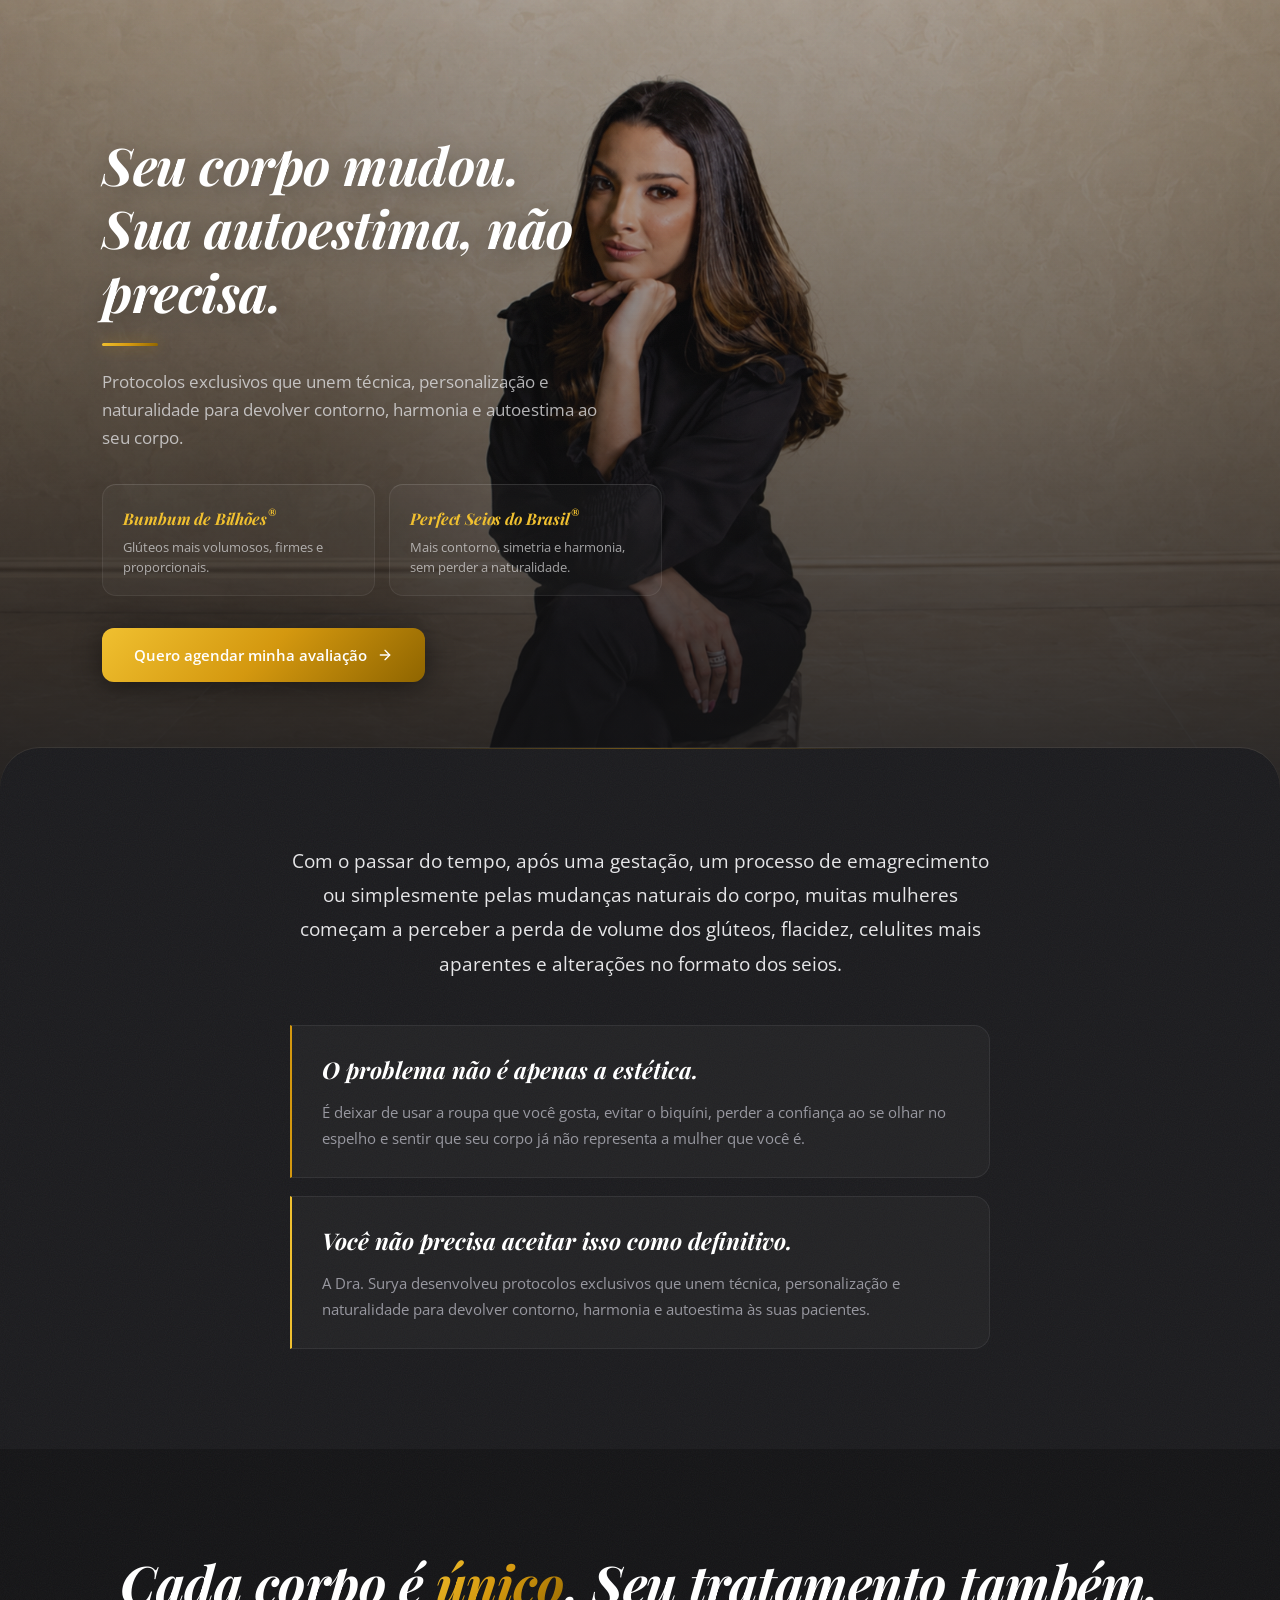
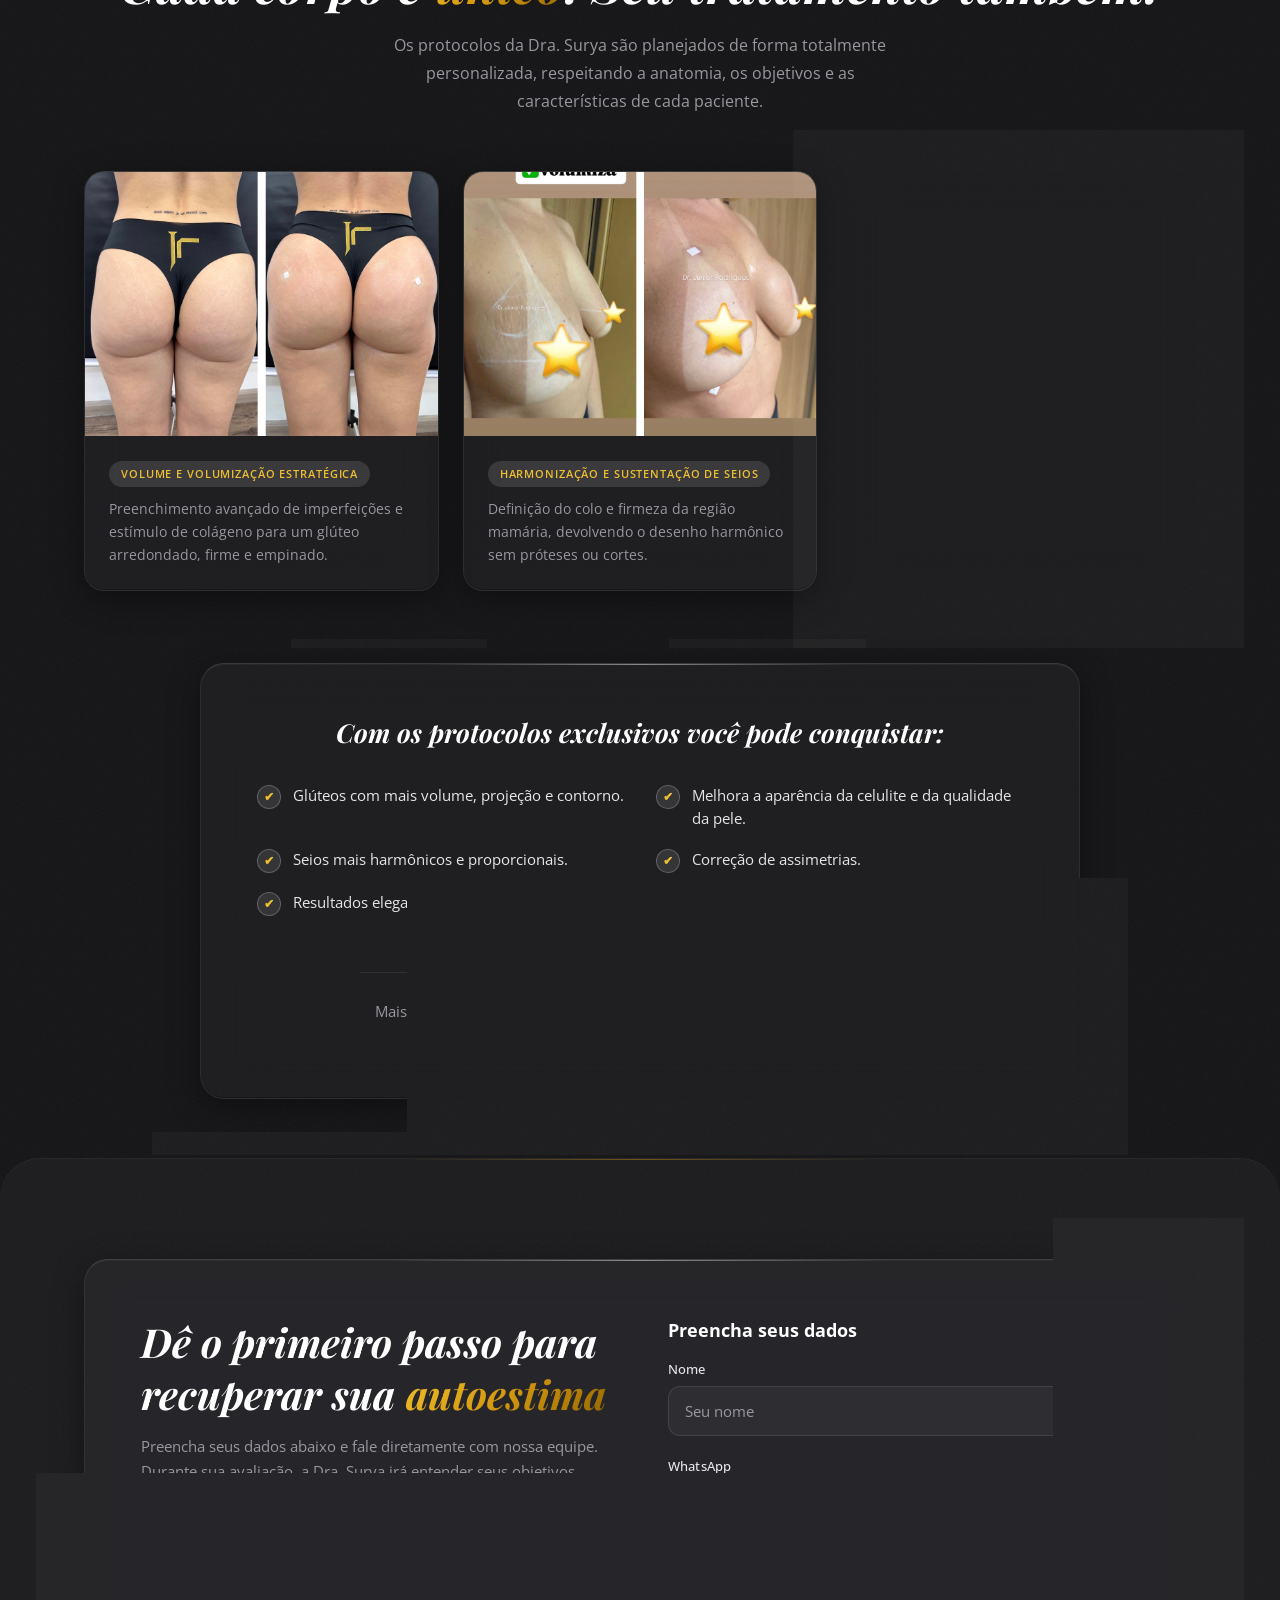
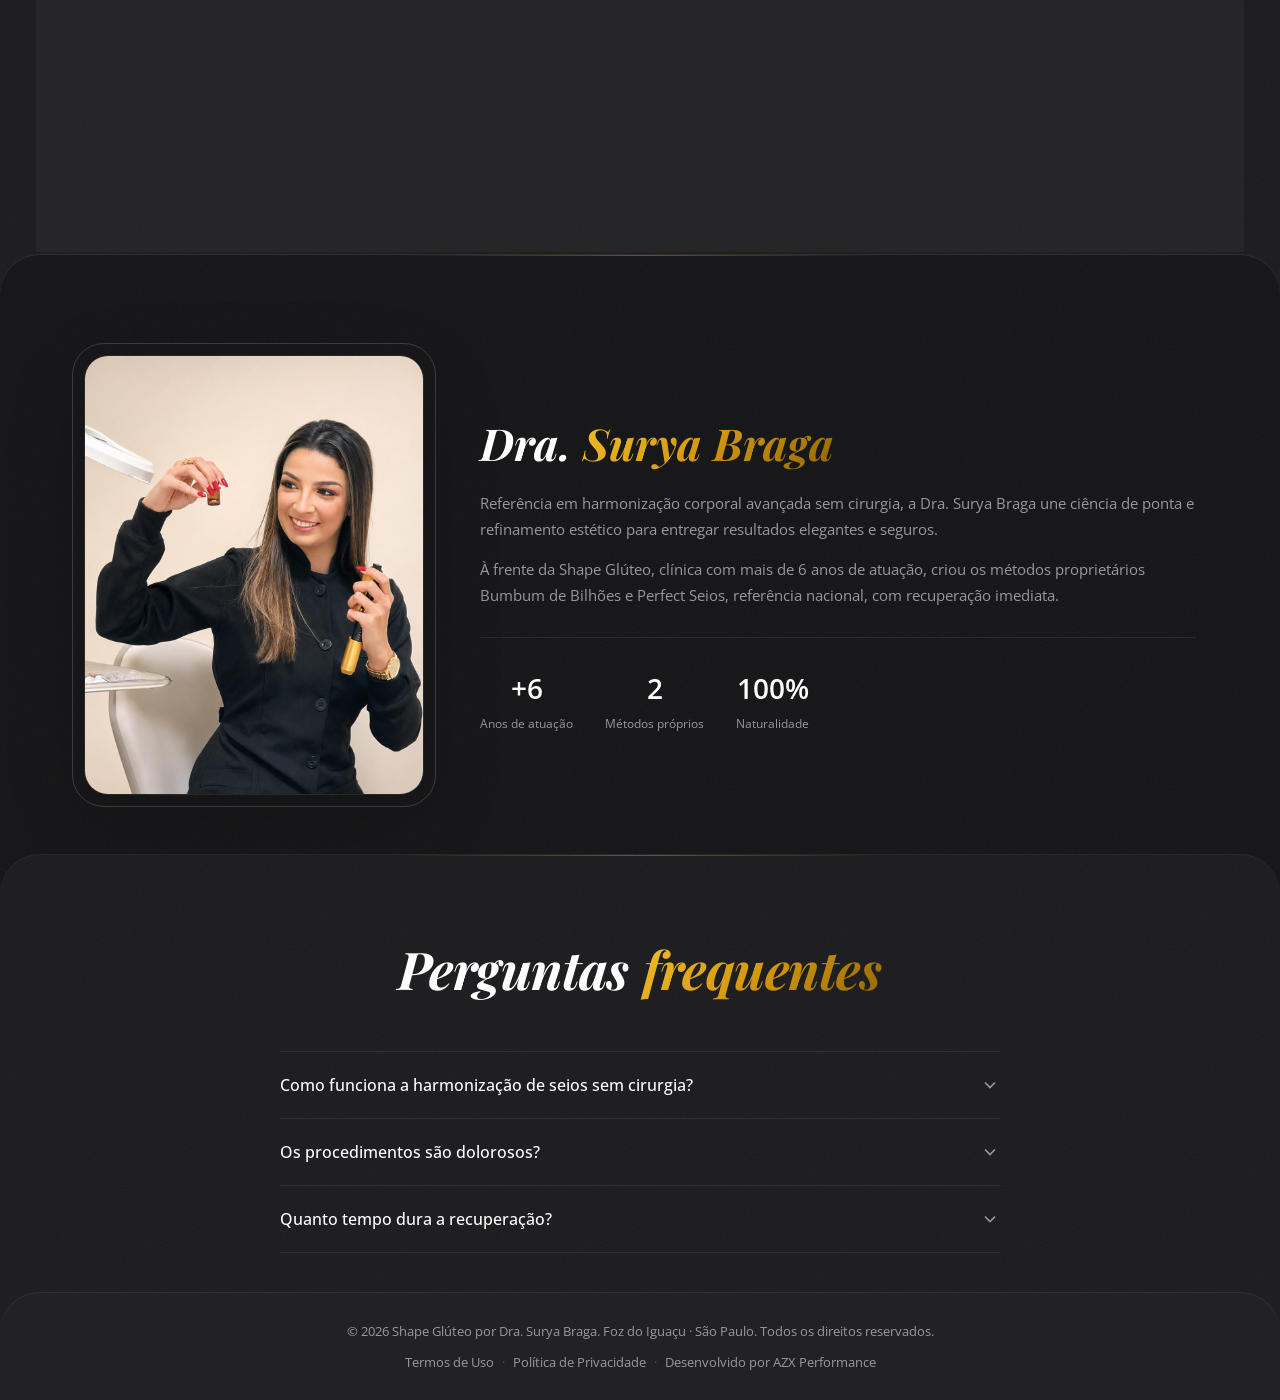
==== commit 208d4e84: "Add files via upload" ====
--- a/index.html
+++ b/index.html
@@ -89,12 +89,46 @@
     <div class="hero-overlay"></div>
   </div>
   <div class="hero-content fade-up d2">
-    <h1>Glúteos e seios<br> harmônicos, sem cirurgia.</h1>
-    <p class="hero-sub fade-up d3">
-      Eleve sua autoestima com contornos desenhados com máxima naturalidade. Conheça os protocolos exclusivos Bumbum de Bilhões e Perfect Seios.
-    </p>
+    <h1>Seu corpo mudou.<br>Sua autoestima, não precisa.</h1>
+    <span class="hero-divider fade-up d3" aria-hidden="true"></span>
+    <p class="hero-sub fade-up d3">Protocolos exclusivos que unem técnica, personalização e naturalidade para devolver contorno, harmonia e autoestima ao seu corpo.</p>
+
+    <div class="hero-protocols fade-up d3">
+      <div class="hero-protocol">
+        <span class="hero-protocol-name">Bumbum de Bilhões<sup>®</sup></span>
+        <span class="hero-protocol-desc">Glúteos mais volumosos, firmes e proporcionais.</span>
+      </div>
+      <div class="hero-protocol">
+        <span class="hero-protocol-name">Perfect Seios do Brasil<sup>®</sup></span>
+        <span class="hero-protocol-desc">Mais contorno, simetria e harmonia, sem perder a naturalidade.</span>
+      </div>
+    </div>
+
     <div class="hero-actions fade-up d4">
-      <a href="#contato" class="btn-primary">Quero minha avaliação</a>
+      <a href="#contato" class="btn-primary btn-hero-cta">
+        Quero agendar minha avaliação
+        <svg viewBox="0 0 24 24" fill="none" stroke="currentColor" stroke-width="2" stroke-linecap="round" stroke-linejoin="round"><line x1="5" y1="12" x2="19" y2="12"/><polyline points="12 5 19 12 12 19"/></svg>
+      </a>
+    </div>
+  </div>
+</section>
+
+<!-- ═══════════════════════ PROBLEMA ═══════════════════════ -->
+<section class="problem-section" id="problema">
+  <div class="container">
+    <div class="problem-inner">
+      <p class="problem-lead">Com o passar do tempo, após uma gestação, um processo de emagrecimento ou simplesmente pelas mudanças naturais do corpo, muitas mulheres começam a perceber a perda de volume dos glúteos, flacidez, celulites mais aparentes e alterações no formato dos seios.</p>
+
+      <div class="problem-blocks">
+        <div class="problem-block">
+          <h3>O problema não é apenas a estética.</h3>
+          <p>É deixar de usar a roupa que você gosta, evitar o biquíni, perder a confiança ao se olhar no espelho e sentir que seu corpo já não representa a mulher que você é.</p>
+        </div>
+        <div class="problem-block problem-block--gold">
+          <h3>Você não precisa aceitar isso como definitivo.</h3>
+          <p>A Dra. Surya desenvolveu protocolos exclusivos que unem técnica, personalização e naturalidade para devolver contorno, harmonia e autoestima às suas pacientes.</p>
+        </div>
+      </div>
     </div>
   </div>
 </section>
@@ -102,8 +136,8 @@
 <!-- ═══════════════════════ BEFORE & AFTER ═══════════════════════ -->
 <section class="results-section" id="resultados">
   <div class="container">
-    <h2 class="section-title">Resultados <span class="gold-text">reais</span></h2>
-    <p class="section-sub">Transformações corporais que preservam a sua identidade e naturalidade.</p>
+    <h2 class="section-title">Cada corpo é <span class="gold-text">único</span>. Seu tratamento também.</h2>
+    <p class="section-sub">Os protocolos da Dra. Surya são planejados de forma totalmente personalizada, respeitando a anatomia, os objetivos e as características de cada paciente.</p>
 
     <div class="ba-grid">
       <!-- Card 1 · Glúteos -->
@@ -136,6 +170,19 @@
           <p>Os protocolos de glúteo e seios em um plano único e personalizado, para a harmonia total das suas curvas.</p>
         </div>
       </div>
+    </div>
+
+    <div class="results-checklist">
+      <p class="results-checklist-title">Com os protocolos exclusivos você pode conquistar:</p>
+      <ul class="checklist">
+        <li><span class="check-icon">✔</span> Glúteos com mais volume, projeção e contorno.</li>
+        <li><span class="check-icon">✔</span> Melhora a aparência da celulite e da qualidade da pele.</li>
+        <li><span class="check-icon">✔</span> Seios mais harmônicos e proporcionais.</li>
+        <li><span class="check-icon">✔</span> Correção de assimetrias.</li>
+        <li><span class="check-icon">✔</span> Resultados elegantes e naturais.</li>
+        <li><span class="check-icon">✔</span> Mais confiança para vestir o que quiser e voltar a gostar do que vê no espelho.</li>
+      </ul>
+      <p class="results-closing">Mais do que transformar o corpo, nosso objetivo é devolver a autoestima e a segurança que fazem toda a diferença no seu dia a dia.</p>
     </div>
   </div>
 </section>
@@ -197,8 +244,8 @@
   <div class="container">
     <div class="contact-inner">
       <div class="contact-text">
-        <h2 class="contact-title">Agende sua<br><span class="gold-text">avaliação</span> personalizada</h2>
-        <p class="contact-desc">Preencha seus dados e nossa equipe de atendimento entrará em contato para reservar o seu horário na Shape Glúteo.</p>
+        <h2 class="contact-title">Dê o primeiro passo para<br>recuperar sua <span class="gold-text">autoestima</span></h2>
+        <p class="contact-desc">Preencha seus dados abaixo e fale diretamente com nossa equipe. Durante sua avaliação, a Dra. Surya irá entender seus objetivos, analisar seu caso e indicar o protocolo mais adequado para alcançar o resultado que você deseja.</p>
         <div class="contact-perks">
           <div class="perk"><span class="perk-icon">✓</span> Avaliação gratuita, sem compromisso</div>
           <div class="perk"><span class="perk-icon">✓</span> Sem próteses, sem cortes e sem cicatrizes</div>
@@ -207,8 +254,9 @@
         </div>
       </div>
       <form class="contact-form" id="contactForm" novalidate>
+        <h3 class="contact-form-title">Preencha seus dados</h3>
         <div class="form-group">
-          <label for="form-name">Nome completo</label>
+          <label for="form-name">Nome</label>
           <input type="text" id="form-name" name="nome" placeholder="Seu nome" required />
         </div>
         <div class="form-group">
@@ -216,19 +264,10 @@
           <input type="tel" id="form-whatsapp" name="whatsapp" placeholder="(00) 00000-0000" required />
         </div>
         <div class="form-group">
-          <label for="form-email">E-mail</label>
-          <input type="email" id="form-email" name="email" placeholder="seu@email.com" required />
-        </div>
-        <div class="form-group">
-          <label for="form-procedure">Qual área você deseja transformar?</label>
-          <select id="form-procedure" name="procedimento" required>
-            <option value="" disabled selected>Selecione uma opção</option>
-            <option value="harmonizacao-gluteo">Harmonização de Glúteo</option>
-            <option value="harmonizacao-seios">Harmonização de Seios</option>
-            <option value="ambos">Ambos os procedimentos</option>
-          </select>
-        </div>
-        <button type="submit" class="btn-primary btn-submit">Enviar solicitação</button>
+          <label for="form-city">Cidade</label>
+          <input type="text" id="form-city" name="cidade" placeholder="Sua cidade" required />
+        </div>
+        <button type="submit" class="btn-primary btn-submit">Quero agendar minha avaliação</button>
         <p class="form-disclaimer">Ao enviar, você concorda com nossa <a href="#" id="openPrivacyFromForm">Política de Privacidade</a>.</p>
       </form>
     </div>
@@ -437,8 +476,9 @@
     });
   }, { threshold: 0.08 });
 
-  document.querySelectorAll('.ba-card, .video-card, .contact-inner, .about-inner').forEach(el => {
+  document.querySelectorAll('.ba-card, .video-card, .contact-inner, .about-inner, .problem-block, .results-checklist').forEach((el, i) => {
     el.classList.add('animate-on-scroll');
+    el.style.transitionDelay = (i % 3) * 0.12 + 's';
     observer.observe(el);
   });
 
@@ -457,8 +497,7 @@
   const fields = {
     nome:         document.getElementById('form-name'),
     whatsapp:     document.getElementById('form-whatsapp'),
-    email:        document.getElementById('form-email'),
-    procedimento: document.getElementById('form-procedure')
+    cidade:       document.getElementById('form-city')
   };
 
   function setError(el, hasError) {
@@ -473,12 +512,10 @@
 
   function validateForm() {
     let valid = true;
-    const { nome, whatsapp, email, procedimento } = fields;
-    if (!nome.value.trim())        { setError(nome, true);         valid = false; }
-    if (!whatsapp.value.trim())    { setError(whatsapp, true);     valid = false; }
-    if (!email.value.trim() || !/^[^\s@]+@[^\s@]+\.[^\s@]+$/.test(email.value.trim()))
-                                   { setError(email, true);        valid = false; }
-    if (!procedimento.value)       { setError(procedimento, true); valid = false; }
+    const { nome, whatsapp, cidade } = fields;
+    if (!nome.value.trim())     { setError(nome, true);     valid = false; }
+    if (!whatsapp.value.trim()) { setError(whatsapp, true); valid = false; }
+    if (!cidade.value.trim())   { setError(cidade, true);   valid = false; }
     return valid;
   }
 
@@ -498,8 +535,7 @@
     const payload = {
       nome:        this.nome.value.trim(),
       telefone:    this.whatsapp.value.trim(),
-      email:       this.email.value.trim(),
-      procedimento: this.procedimento.value,
+      cidade:      this.cidade.value.trim(),
       origem:      window.location.href,
       data:        `${pad(agora.getDate())} ${meses[agora.getMonth()]}. ${agora.getFullYear()}`,
       hora:        `${pad(agora.getHours())}h${pad(agora.getMinutes())}`
--- a/styles.css
+++ b/styles.css
@@ -368,27 +368,81 @@
   );
 }
 
-.hero-content { position: relative; z-index: 2; max-width: 560px; }
+.hero-content { position: relative; z-index: 2; max-width: 600px; }
 
 .hero h1 {
   font-family: 'Playfair Display', Georgia, serif;
   font-style: italic;
-  font-size: clamp(36px, 6vw, 72px);
+  font-size: clamp(28px, 4.4vw, 52px);
   font-weight: 700; letter-spacing: -.01em;
   line-height: 1.22; color: var(--heading);
   overflow: visible;
+  text-shadow: 0 4px 28px rgba(0,0,0,0.30);
+}
+:root[data-theme="light"] .hero h1 { text-shadow: none; }
+
+.hero-divider {
+  display: block; width: 56px; height: 3px; margin: 20px 0 22px;
+  background: var(--gold-grad); border-radius: 3px;
+  box-shadow: 0 0 14px var(--gold-glow);
 }
 
 .hero-sub {
-  margin-top: 14px; max-width: 420px; margin-left: 0;
-  color: var(--muted); font-size: 16px; line-height: 1.6;
-}
-:root[data-theme="dark"] .hero-sub { color: rgba(230,230,232,0.72); }
+  margin-top: 0; max-width: 500px; margin-left: 0;
+  color: var(--muted); font-size: 17px; line-height: 1.65;
+}
+:root[data-theme="dark"] .hero-sub { color: rgba(230,230,232,0.76); }
+
+.hero-protocols {
+  display: grid; grid-template-columns: 1fr 1fr; gap: 14px;
+  margin-top: 32px; max-width: 560px;
+}
+
+.hero-protocol {
+  display: flex; flex-direction: column; gap: 6px;
+  padding: 18px 20px;
+  background: var(--glass-bg);
+  border: 1px solid var(--glass-border);
+  border-top-color: var(--glass-border-t);
+  border-radius: 14px;
+  backdrop-filter: blur(16px) saturate(160%);
+  -webkit-backdrop-filter: blur(16px) saturate(160%);
+  transition: transform .25s ease, border-color .25s ease, background .25s ease;
+}
+.hero-protocol:hover {
+  transform: translateY(-3px);
+  border-color: var(--gold-glow);
+  background: rgba(255,255,255,0.07);
+}
+:root[data-theme="light"] .hero-protocol:hover { background: rgba(59,65,60,0.08); }
+
+.hero-protocol-name {
+  font-family: 'Playfair Display', Georgia, serif;
+  font-style: italic;
+  font-weight: 700; font-size: 16px; color: var(--gold-light);
+  letter-spacing: -.01em;
+}
+:root[data-theme="light"] .hero-protocol-name { color: var(--gold); }
+
+.hero-protocol-desc {
+  font-size: 13px; line-height: 1.5; color: var(--muted);
+}
+:root[data-theme="dark"] .hero-protocol-desc { color: rgba(230,230,232,0.68); }
 
 .hero-actions {
-  display: flex; gap: 10px; margin-top: 24px;
+  display: flex; gap: 10px; margin-top: 32px;
   flex-wrap: wrap; justify-content: flex-start;
 }
+
+.btn-hero-cta {
+  display: inline-flex; align-items: center; gap: 10px;
+  padding: 17px 30px 17px 34px;
+}
+.btn-hero-cta svg {
+  width: 16px; height: 16px; flex-shrink: 0;
+  transition: transform .25s ease;
+}
+.btn-hero-cta:hover svg { transform: translateX(4px); }
 
 /* ── BUTTONS ── */
 .btn-primary {
@@ -419,15 +473,150 @@
 :root[data-theme="light"] .btn-ghost { background: rgba(0,0,0,0.04); color: var(--heading); border-color: rgba(59,65,60,0.18); }
 :root[data-theme="light"] .btn-ghost:hover { border-color: rgba(59,65,60,0.40); color: var(--gold); }
 
+/* ── Elegant section surface: hairline top + fine grain, shared by rounded sections ── */
+.problem-section,
+.results-section,
+.contact-section,
+.about-section,
+.faq-section {
+  position: relative; overflow: hidden;
+}
+.problem-section::before,
+.contact-section::before,
+.about-section::before,
+.faq-section::before {
+  content: ''; position: absolute; top: 0; left: 50%; transform: translateX(-50%);
+  width: 60%; max-width: 480px; height: 1px; z-index: 1;
+  background: linear-gradient(90deg, transparent, rgba(212,152,15,0.45), transparent);
+}
+:root[data-theme="light"] .problem-section::before,
+:root[data-theme="light"] .contact-section::before,
+:root[data-theme="light"] .about-section::before,
+:root[data-theme="light"] .faq-section::before {
+  background: linear-gradient(90deg, transparent, rgba(59,65,60,0.30), transparent);
+}
+.problem-section::after,
+.results-section::after,
+.contact-section::after,
+.about-section::after,
+.faq-section::after {
+  content: ''; position: absolute; inset: 0; z-index: 0; pointer-events: none;
+  opacity: 0.05;
+  background-image: url("data:image/svg+xml,%3Csvg viewBox='0 0 256 256' xmlns='http://www.w3.org/2000/svg'%3E%3Cfilter id='n'%3E%3CfeTurbulence type='fractalNoise' baseFrequency='0.80' numOctaves='4' stitchTiles='stitch'/%3E%3C/filter%3E%3Crect width='100%25' height='100%25' filter='url(%23n)'/%3E%3C/svg%3E");
+  background-size: 220px 220px;
+}
+.problem-section > *,
+.results-section > *,
+.contact-section > *,
+.about-section > *,
+.faq-section > * {
+  position: relative; z-index: 1;
+}
+
+/* ══════════════════════════════════════════════
+   PROBLEMA
+   ══════════════════════════════════════════════ */
+.problem-section {
+  padding: 96px 0 100px; z-index: 2;
+  background: var(--surface);
+  border-radius: 40px 40px 0 0;
+  margin-top: -44px;
+  box-shadow: 0 -1px 0 rgba(255,255,255,0.07);
+}
+
+.problem-inner { max-width: 700px; margin: 0 auto; text-align: center; }
+
+.problem-lead {
+  font-size: clamp(17px, 2vw, 19px); line-height: 1.8;
+  color: var(--text); margin-bottom: 44px;
+}
+
+.problem-blocks {
+  display: flex; flex-direction: column; gap: 18px;
+  text-align: left;
+}
+
+.problem-block {
+  padding: 26px 30px;
+  background: var(--glass-bg);
+  border: 1px solid var(--glass-border);
+  border-left: 2px solid var(--gold);
+  border-radius: 0 16px 16px 0;
+}
+.problem-block--gold { border-left-color: var(--gold-light); }
+
+.problem-block h3 {
+  font-family: 'Playfair Display', Georgia, serif;
+  font-style: italic; font-weight: 700;
+  font-size: clamp(19px, 2.4vw, 23px);
+  color: var(--heading); margin-bottom: 10px;
+}
+
+.problem-block p {
+  font-size: 15px; line-height: 1.75; color: var(--muted);
+}
+
 /* ══════════════════════════════════════════════
    BEFORE & AFTER RESULTS
    ══════════════════════════════════════════════ */
 .results-section {
-  padding: 100px 0; position: relative; z-index: 2;
+  padding: 100px 0; position: relative; z-index: 1;
   background: var(--bg);
-  border-radius: 40px 40px 0 0;
-  margin-top: -44px;
-  box-shadow: 0 -1px 0 rgba(255,255,255,0.07);
+}
+
+.results-checklist {
+  max-width: 880px; margin: 72px auto 0;
+  background: var(--glass-bg);
+  backdrop-filter: blur(20px) saturate(160%);
+  -webkit-backdrop-filter: blur(20px) saturate(160%);
+  border: 1px solid var(--glass-border);
+  border-top-color: var(--glass-border-t);
+  box-shadow: var(--glass-shadow);
+  border-radius: 24px;
+  padding: 48px 56px;
+  text-align: center;
+  position: relative;
+  overflow: hidden;
+}
+.results-checklist::before {
+  content: ''; position: absolute; top: 0; left: 50%; transform: translateX(-50%);
+  width: 420px; height: 1px;
+  background: linear-gradient(90deg, transparent, rgba(255,255,255,0.45), transparent);
+}
+
+.results-checklist-title {
+  font-family: 'Playfair Display', Georgia, serif;
+  font-style: italic;
+  font-weight: 700; font-size: clamp(20px, 2.6vw, 26px);
+  color: var(--heading);
+  margin-bottom: 30px;
+}
+
+.checklist {
+  list-style: none;
+  display: grid; grid-template-columns: 1fr 1fr;
+  gap: 18px 32px;
+  text-align: left; margin-bottom: 34px;
+}
+
+.checklist li {
+  display: flex; align-items: flex-start; gap: 12px;
+  font-size: 15px; line-height: 1.55; color: var(--text);
+}
+
+.check-icon {
+  flex-shrink: 0; width: 24px; height: 24px; margin-top: 1px;
+  border-radius: 50%;
+  background: rgba(255,255,255,0.10); border: 1px solid rgba(255,255,255,0.22);
+  display: flex; align-items: center; justify-content: center;
+  font-size: 12px; font-weight: 700; color: var(--gold-light);
+}
+:root[data-theme="light"] .check-icon { background: rgba(59,65,60,0.06); border-color: rgba(59,65,60,0.18); color: var(--gold); }
+
+.results-closing {
+  max-width: 560px; margin: 0 auto;
+  padding-top: 26px; border-top: 1px solid var(--border);
+  color: var(--muted); font-size: 15px; line-height: 1.7;
 }
 
 .ba-grid {
@@ -625,6 +814,11 @@
 
 /* Form */
 .contact-form { display: flex; flex-direction: column; gap: 20px; }
+
+.contact-form-title {
+  font-size: 18px; font-weight: 700; color: var(--heading);
+  margin-bottom: -6px;
+}
 
 .form-group { display: flex; flex-direction: column; gap: 6px; }
 
@@ -937,6 +1131,8 @@
   .videos-grid { grid-template-columns: 1fr 1fr; }
   .video-card:nth-child(3) { grid-column: 1 / -1; max-width: 400px; margin: 0 auto; }
   .contact-inner { grid-template-columns: 1fr; gap: 40px; }
+  .results-checklist { padding: 40px 32px; margin-top: 56px; }
+  .checklist { grid-template-columns: 1fr; }
   .about-inner { grid-template-columns: 1fr; gap: 40px; text-align: center; }
   .about-photo { width: 280px; height: 360px; margin: 0 auto; }
   .about-credentials { justify-content: center; }
@@ -950,9 +1146,14 @@
   .mobile-br { display: block; }
   .hero { padding: 60px 20px 56px; min-height: 82svh; align-items: center; text-align: center; }
   .hero-sub { margin-left: auto; margin-right: auto; }
+  .hero-protocols { grid-template-columns: 1fr; margin-left: auto; margin-right: auto; }
+  .hero-protocol { text-align: left; }
   .hero-actions { justify-content: center; }
   /* hero usa placeholder em gradiente (sem imagem específica para mobile) */
-  .results-section  { border-radius: 24px 24px 0 0; margin-top: -28px; }
+  .problem-section  { border-radius: 24px 24px 0 0; margin-top: -28px; padding: 64px 0 60px; }
+  .problem-lead { margin-bottom: 30px; }
+  .problem-block { padding: 20px 22px; }
+  .results-checklist { padding: 32px 24px; }
   .contact-section  { border-radius: 24px 24px 0 0; margin-top: -24px; }
   .about-section    { border-radius: 24px 24px 0 0; margin-top: -24px; }
   .faq-section      { border-radius: 24px 24px 0 0; margin-top: -24px; }
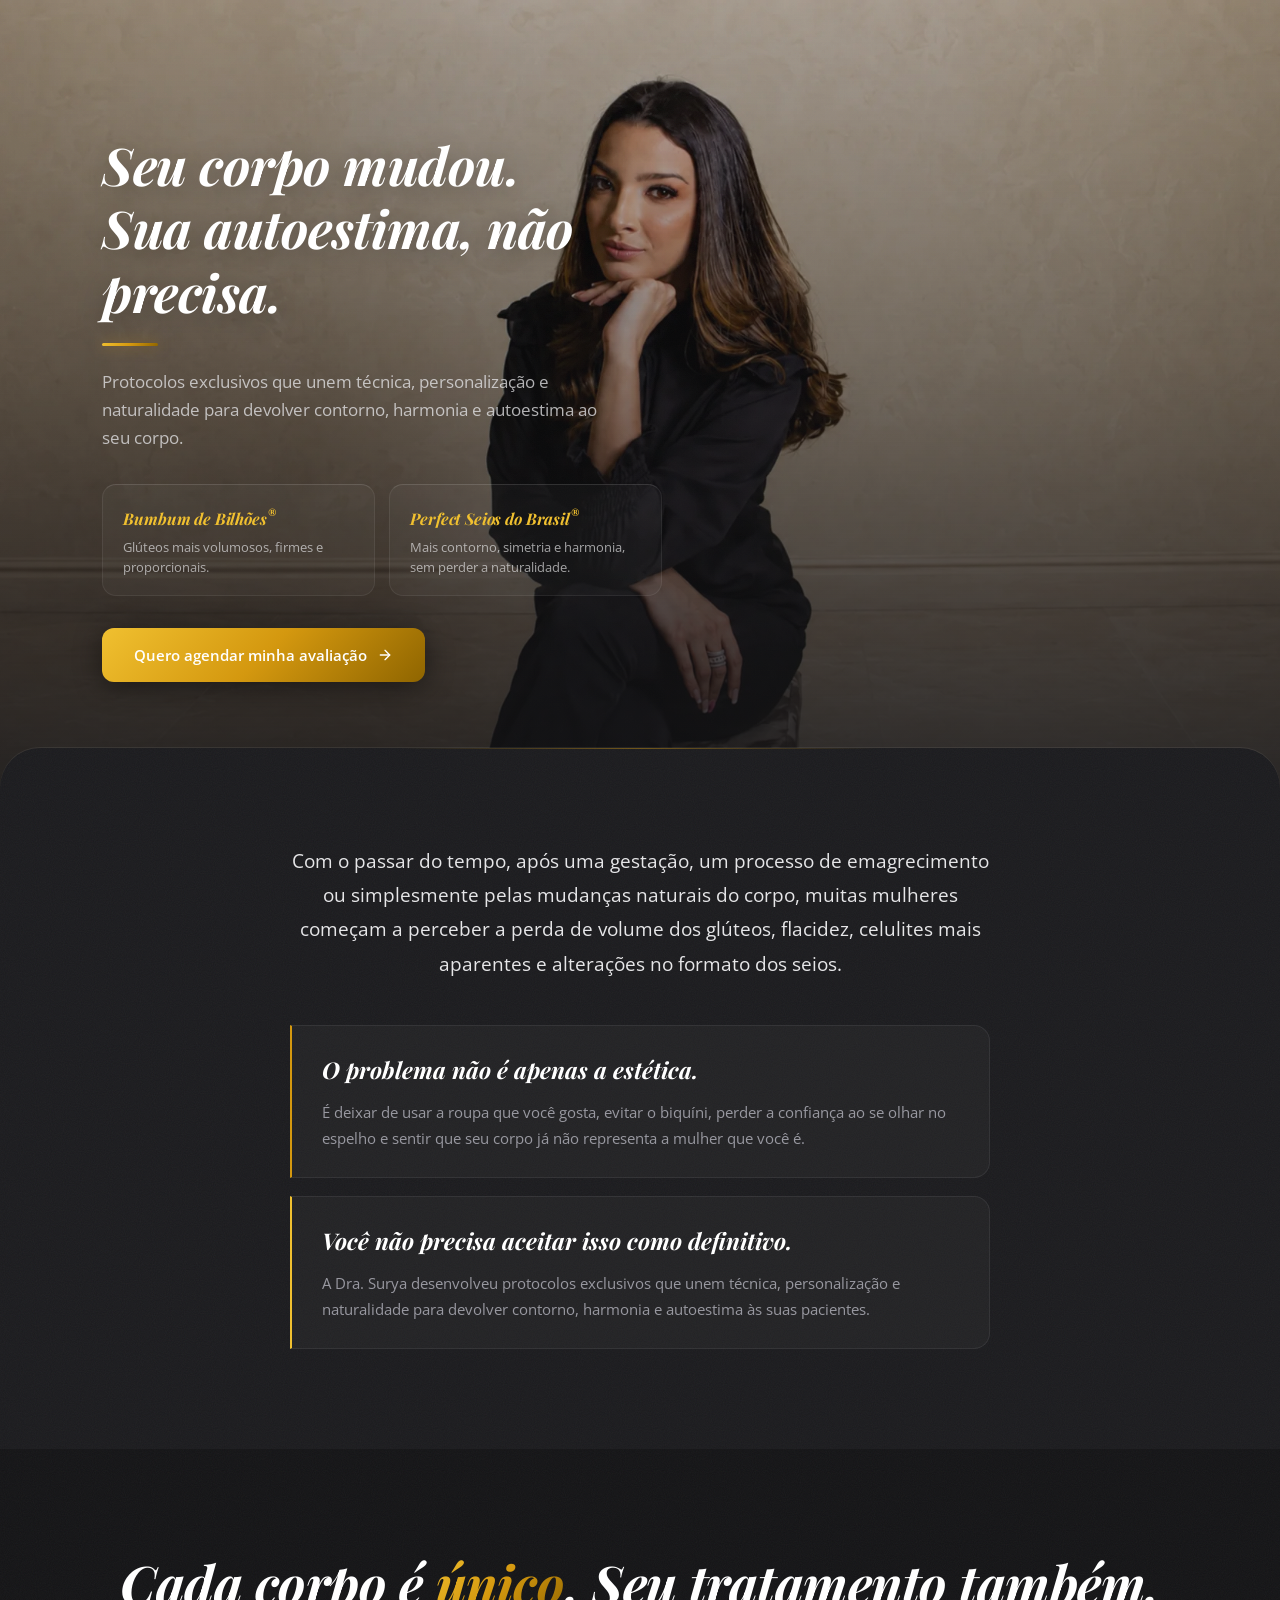
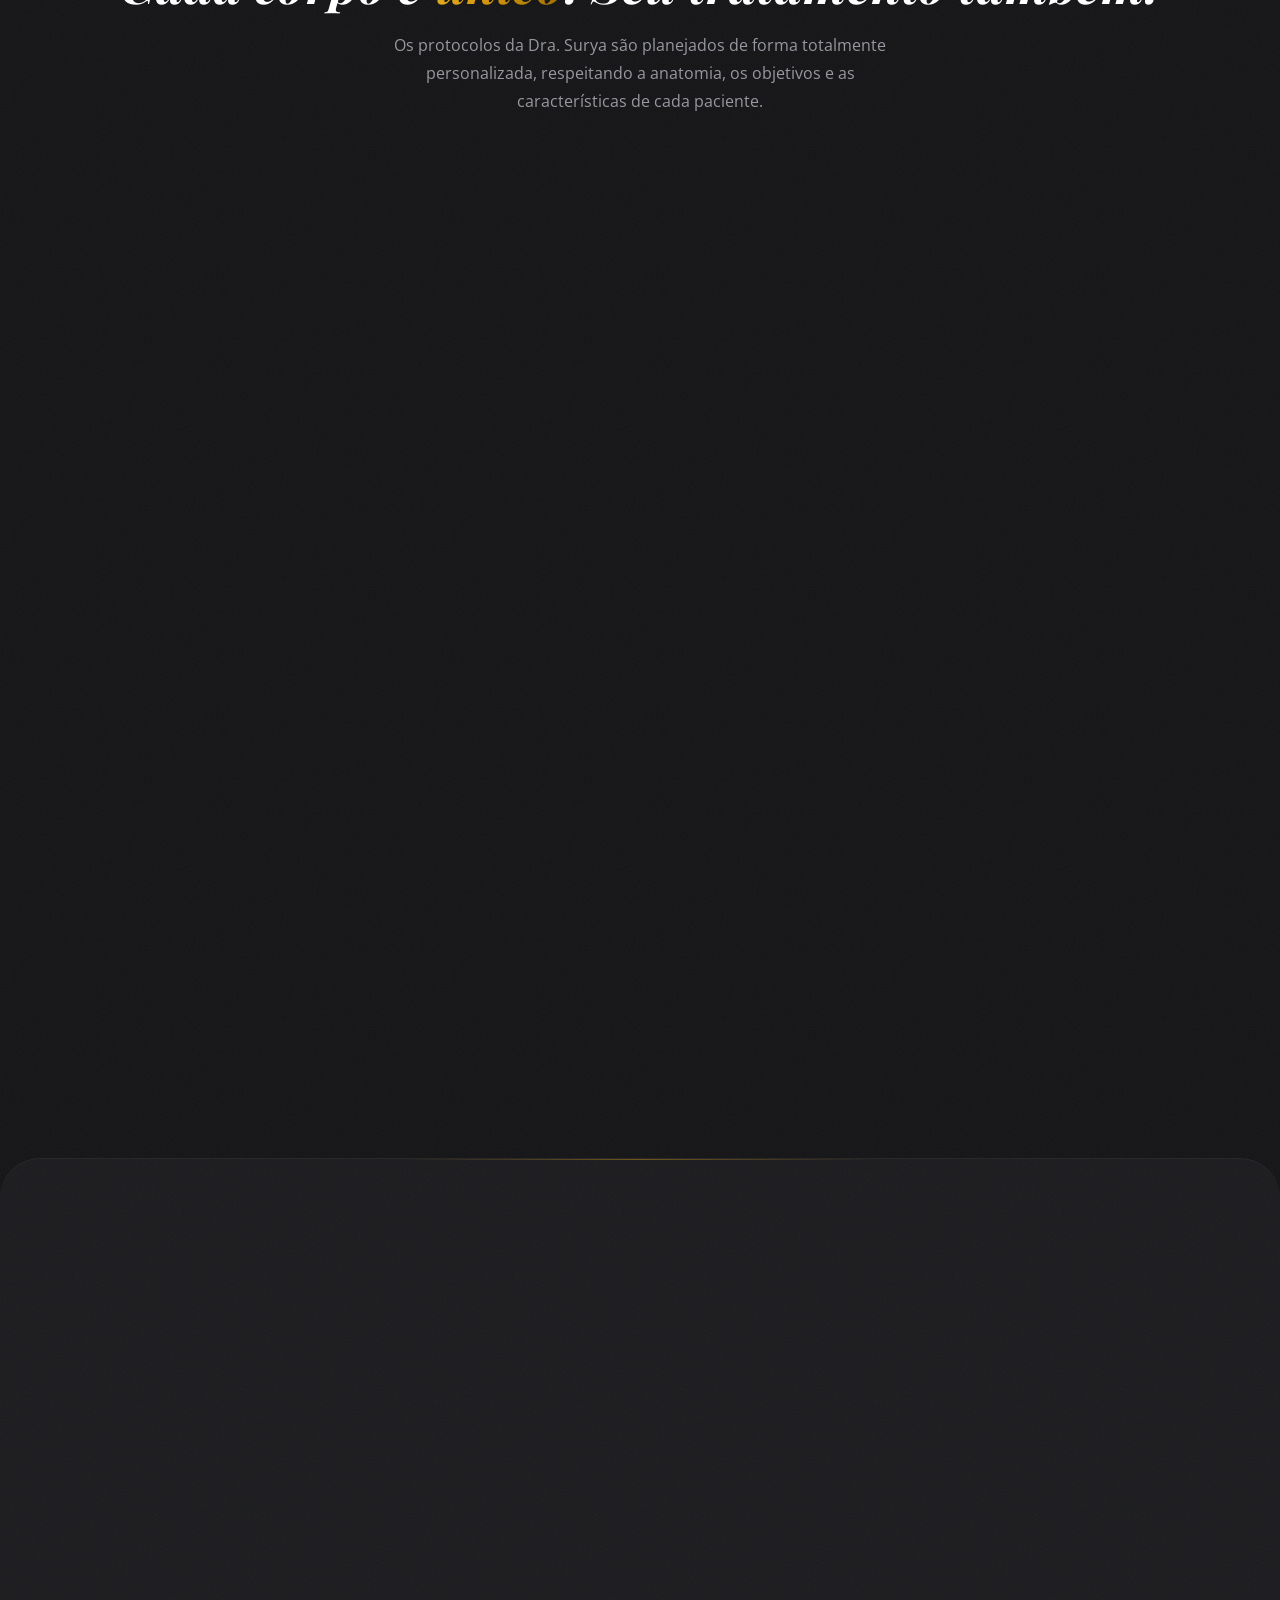
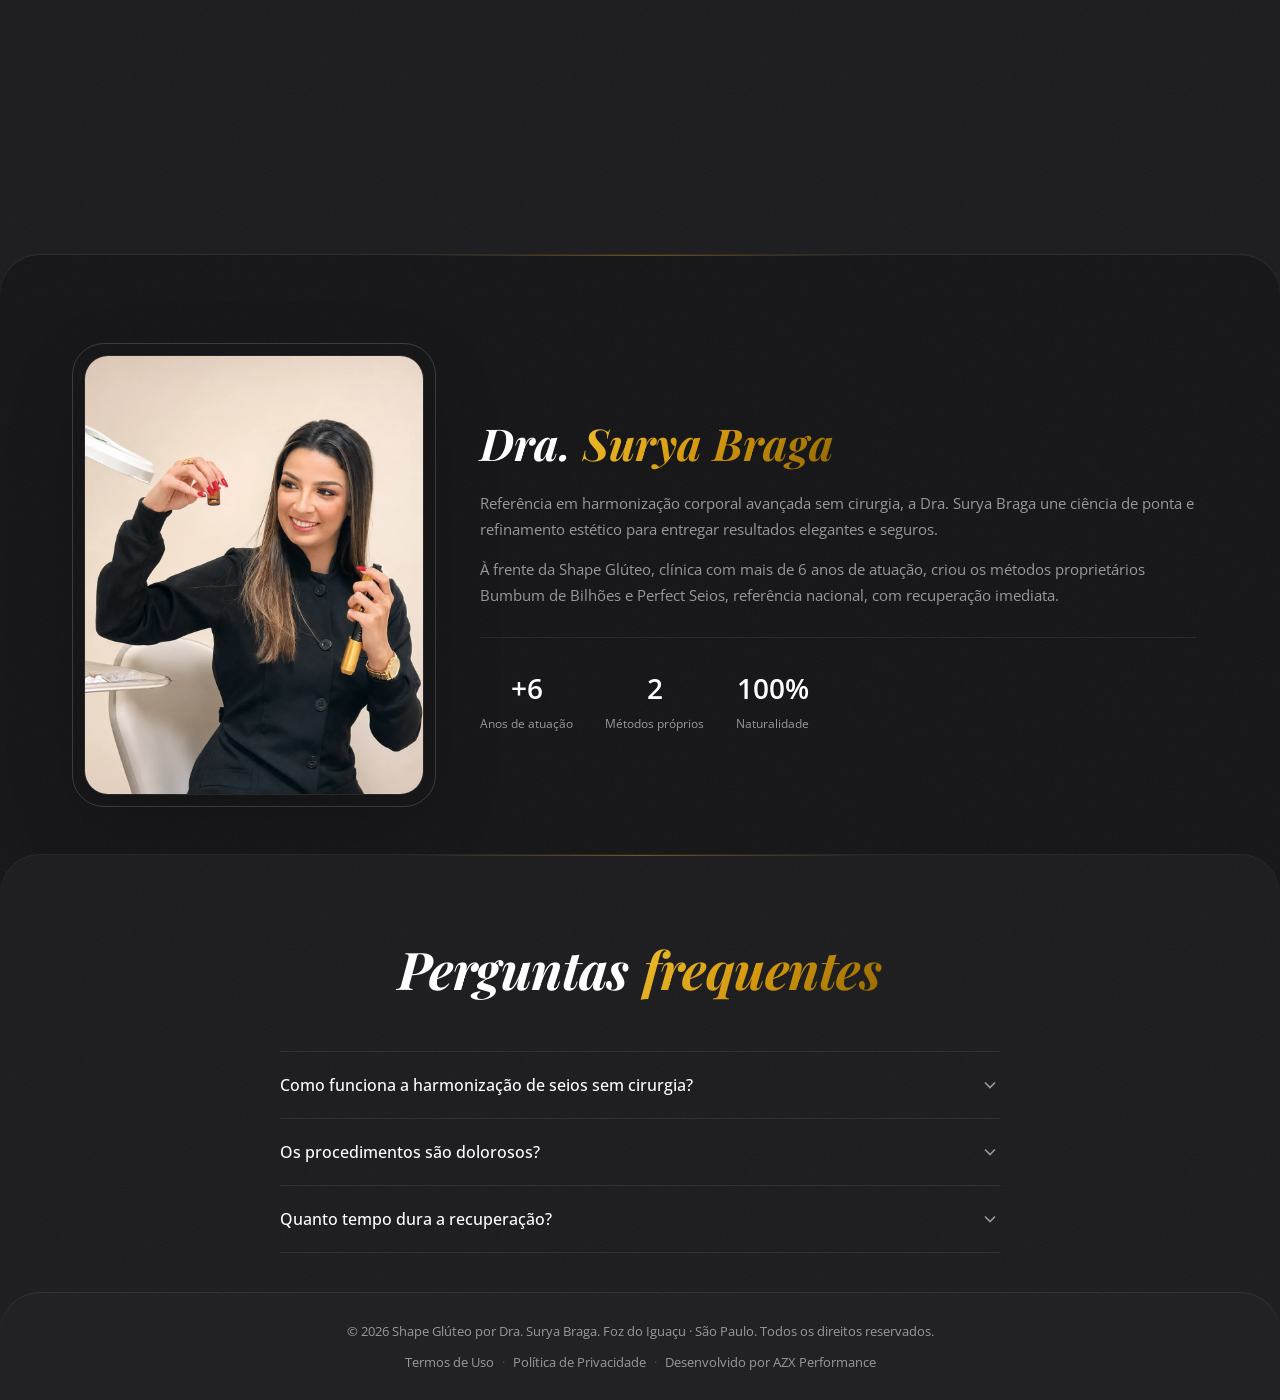
==== commit 0c1a7234: "Add files via upload" ====
--- a/index.html
+++ b/index.html
@@ -143,7 +143,7 @@
       <!-- Card 1 · Glúteos -->
       <div class="ba-card">
         <div class="ba-image-wrap">
-          <img src="assets/before-after-1.png" alt="Antes e depois: Bumbum de Bilhões" loading="lazy" />
+          <img src="assets/before-after-1.webp" alt="Antes e depois: Bumbum de Bilhões" loading="lazy" />
         </div>
         <div class="ba-info">
           <span class="ba-tag">Volume e volumização estratégica</span>
@@ -153,7 +153,7 @@
       <!-- Card 2 · Seios -->
       <div class="ba-card">
         <div class="ba-image-wrap">
-          <img src="assets/before-after-2.png" alt="Antes e depois: Perfect Seios do Brasil" loading="lazy" />
+          <img src="assets/before-after-2.webp" alt="Antes e depois: Perfect Seios do Brasil" loading="lazy" />
         </div>
         <div class="ba-info">
           <span class="ba-tag">Harmonização e sustentação de seios</span>
@@ -163,7 +163,7 @@
       <!-- Card 3 · Combo (a confirmar) -->
       <div class="ba-card">
         <div class="ba-image-wrap">
-          <img src="assets/before-after-3.png" alt="Antes e depois: Combo Shape" loading="lazy" />
+          <img src="assets/before-after-3.webp" alt="Antes e depois: Combo Shape" loading="lazy" />
         </div>
         <div class="ba-info">
           <span class="ba-tag">Harmonização corporal</span>
@@ -279,7 +279,7 @@
   <div class="container">
     <div class="about-inner">
       <div class="about-photo">
-        <img src="assets/doctor.png" alt="Dra. Surya Braga" />
+        <img src="assets/doctor.webp" alt="Dra. Surya Braga" />
         <div class="about-photo-accent" aria-hidden="true"></div>
       </div>
       <div class="about-text">
--- a/styles.css
+++ b/styles.css
@@ -334,7 +334,7 @@
 .hero-bg-img {
   position: absolute; inset: 0; z-index: 0;
   background-color: #141416;
-  background-image: url('assets/hero-bg.png');
+  background-image: url('assets/hero-bg.webp');
   background-size: cover;
   background-position: top center;
   background-repeat: no-repeat;
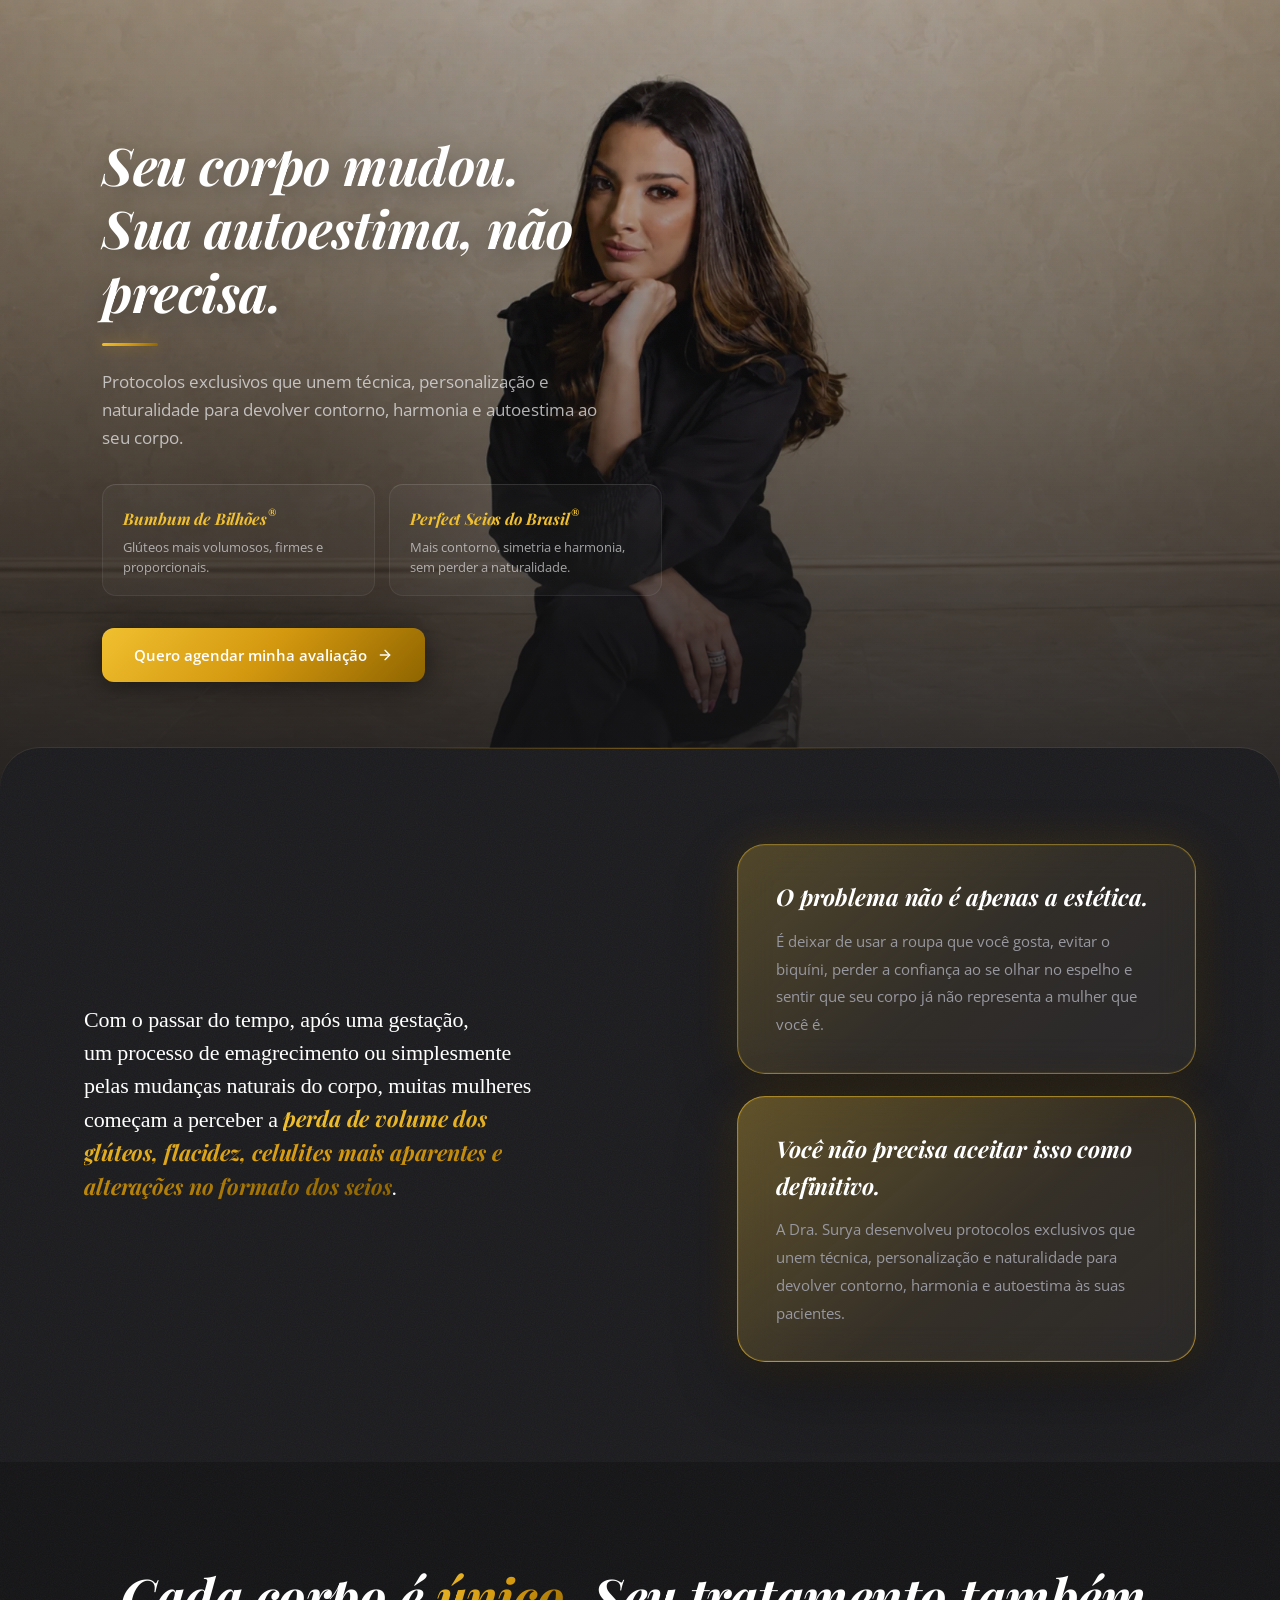
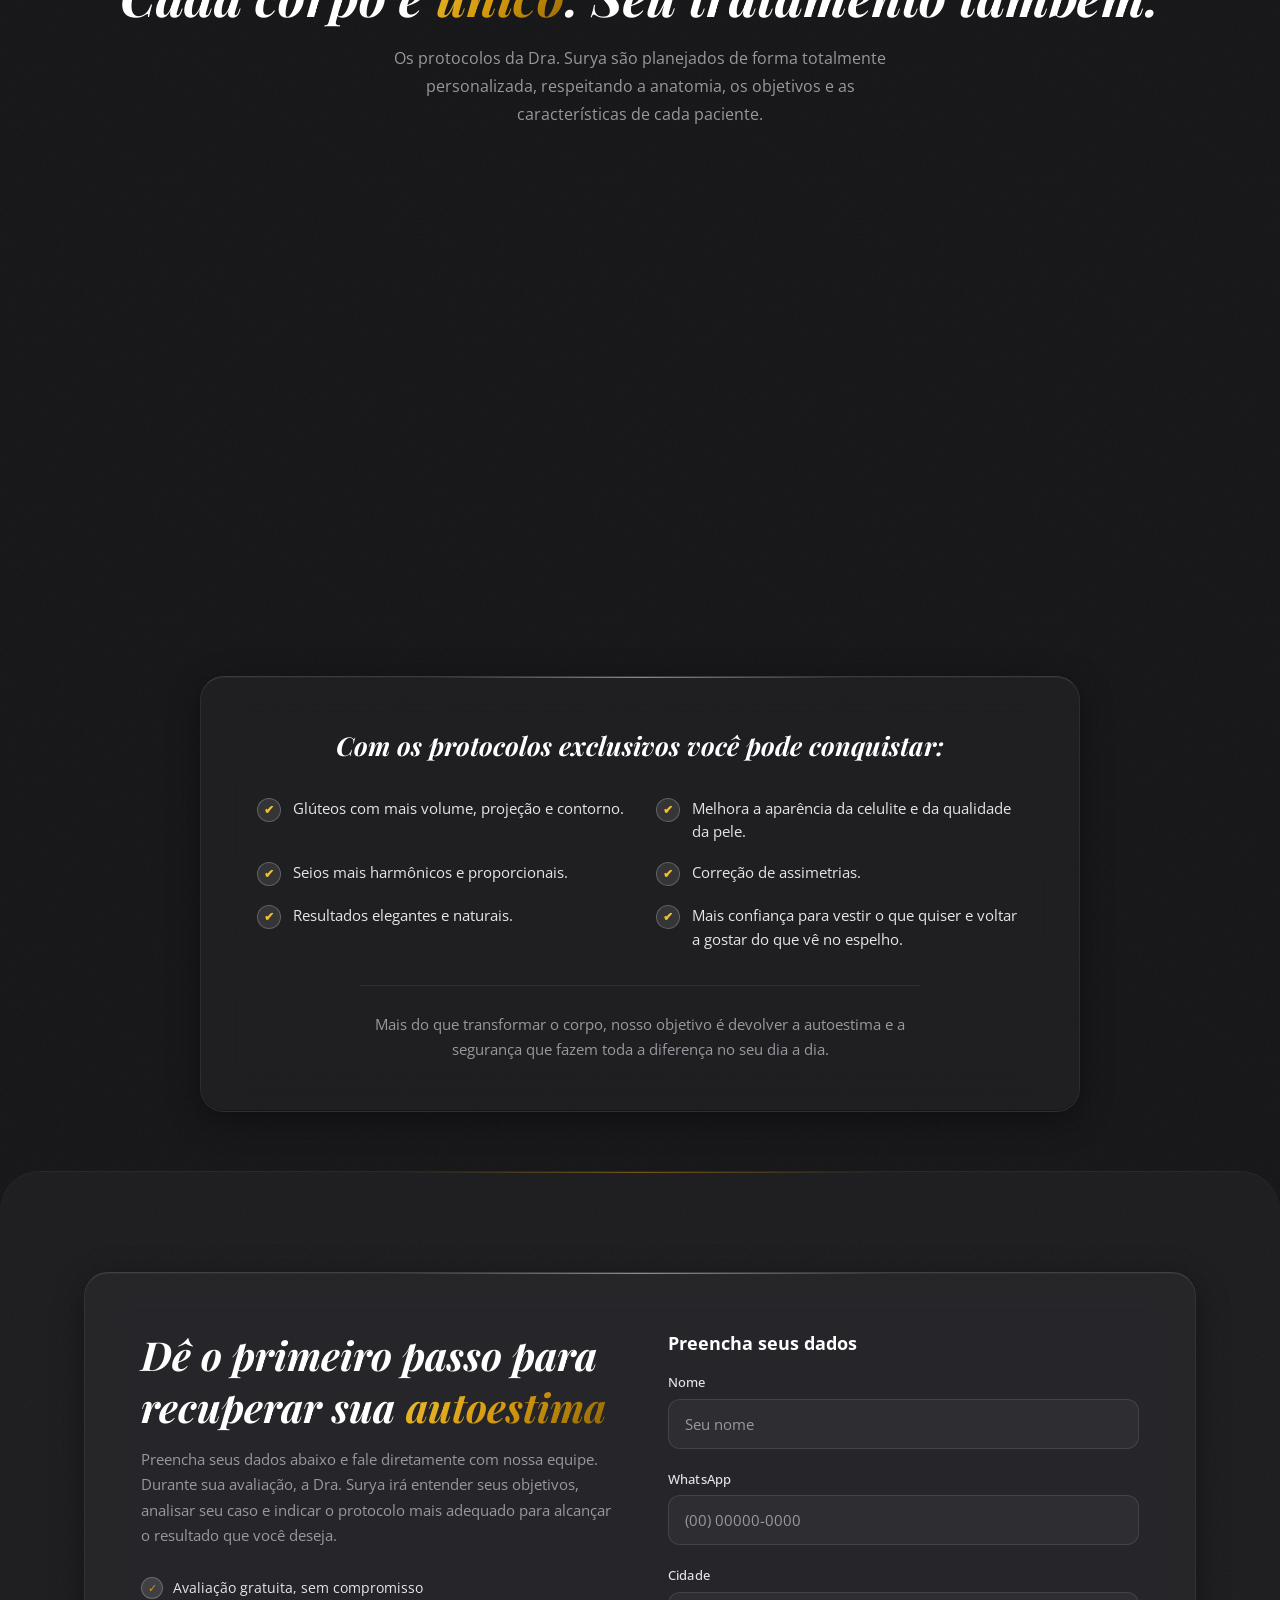
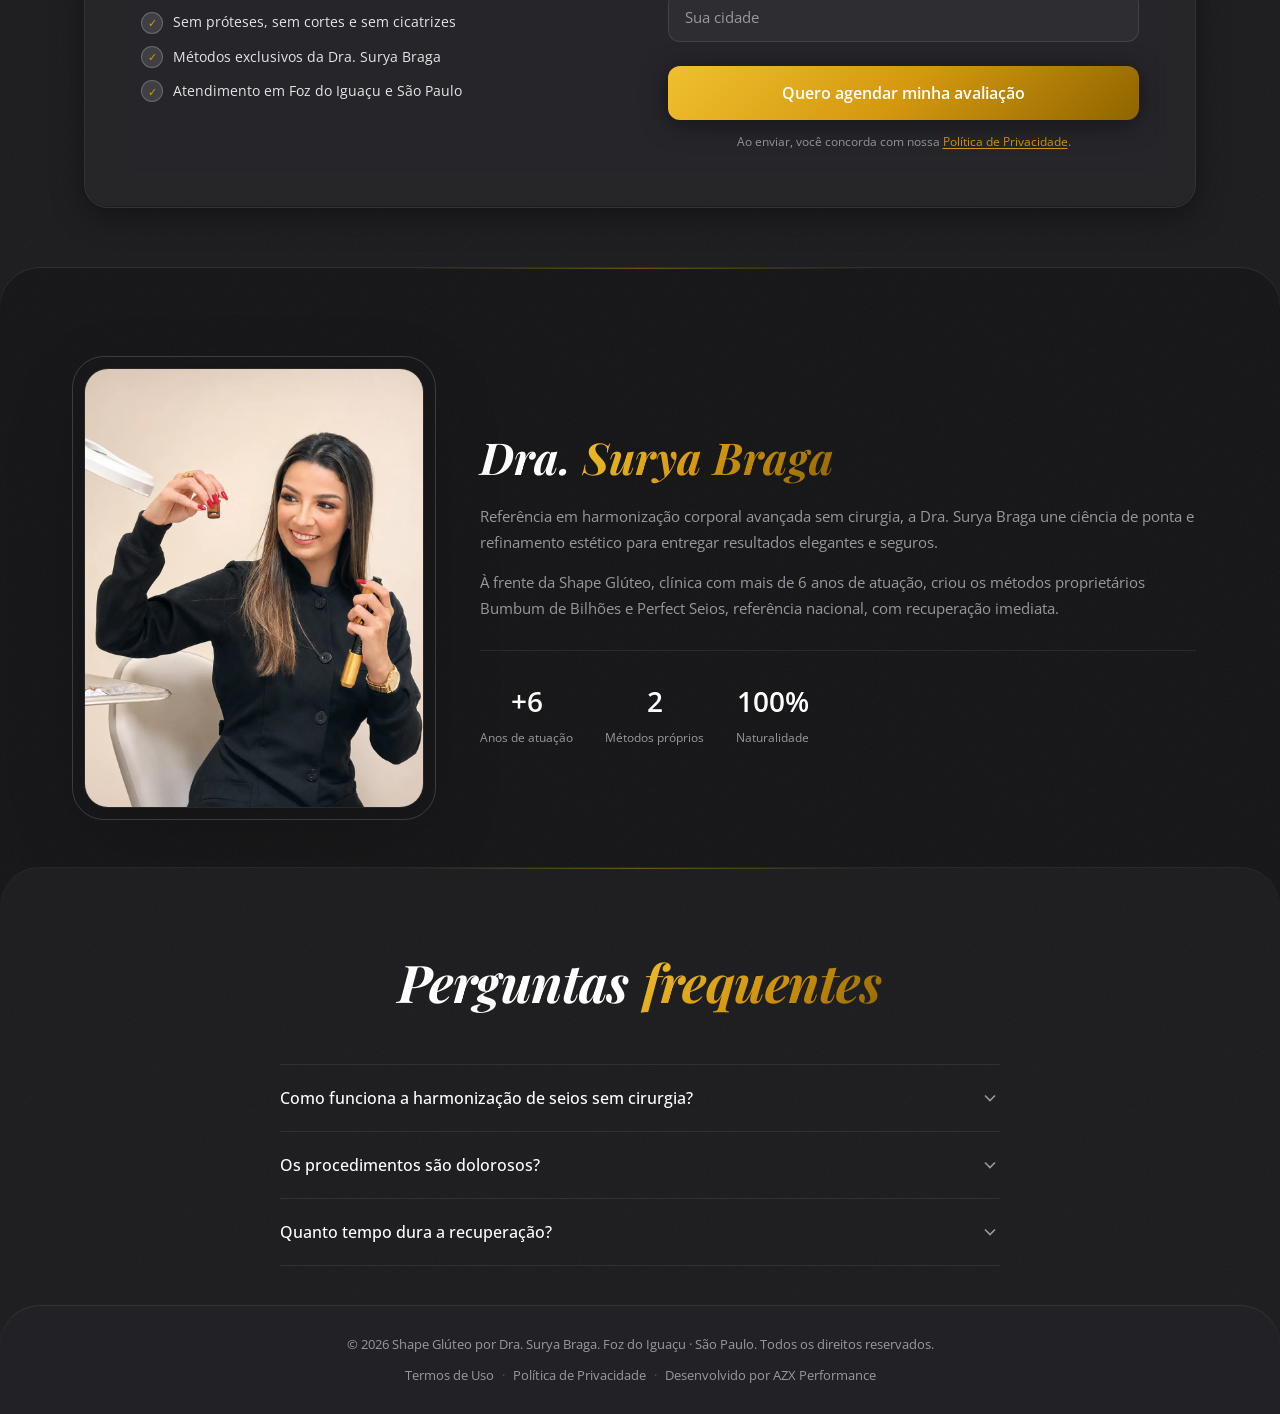
==== commit c32cbdf5: "Add files via upload" ====
--- a/index.html
+++ b/index.html
@@ -117,7 +117,7 @@
 <section class="problem-section" id="problema">
   <div class="container">
     <div class="problem-inner">
-      <p class="problem-lead">Com o passar do tempo, após uma gestação, um processo de emagrecimento ou simplesmente pelas mudanças naturais do corpo, muitas mulheres começam a perceber a perda de volume dos glúteos, flacidez, celulites mais aparentes e alterações no formato dos seios.</p>
+      <p class="problem-lead">Com o passar do tempo, após uma gestação,<br>um processo de emagrecimento ou simplesmente<br>pelas mudanças naturais do corpo, muitas mulheres<br>começam a perceber a <em>perda de volume dos<br>glúteos, flacidez, celulites mais aparentes e<br>alterações no formato dos seios</em>.</p>
 
       <div class="problem-blocks">
         <div class="problem-block">
--- a/styles.css
+++ b/styles.css
@@ -524,36 +524,87 @@
   box-shadow: 0 -1px 0 rgba(255,255,255,0.07);
 }
 
-.problem-inner { max-width: 700px; margin: 0 auto; text-align: center; }
+.problem-inner {
+  max-width: 1160px; margin: 0 auto;
+  display: grid; grid-template-columns: 1.3fr 1fr;
+  gap: 56px; align-items: center;
+}
 
 .problem-lead {
-  font-size: clamp(17px, 2vw, 19px); line-height: 1.8;
-  color: var(--text); margin-bottom: 44px;
+  text-align: left;
+  font-family: 'Playfair Display', Georgia, serif;
+  font-size: 22px; line-height: 1.5;
+  font-weight: 500; letter-spacing: -.005em;
+  color: var(--heading);
+}
+.problem-lead em {
+  font-style: italic; font-weight: 700;
+  background: var(--gold-grad);
+  -webkit-background-clip: text; -webkit-text-fill-color: transparent; background-clip: text;
 }
 
 .problem-blocks {
-  display: flex; flex-direction: column; gap: 18px;
+  display: flex; flex-direction: column; gap: 22px;
   text-align: left;
 }
 
 .problem-block {
-  padding: 26px 30px;
-  background: var(--glass-bg);
-  border: 1px solid var(--glass-border);
-  border-left: 2px solid var(--gold);
-  border-radius: 0 16px 16px 0;
-}
-.problem-block--gold { border-left-color: var(--gold-light); }
+  padding: 34px 38px;
+  background:
+    linear-gradient(140deg, rgba(240,192,48,0.22) 0%, rgba(212,152,15,0.06) 55%, rgba(212,152,15,0.02) 100%),
+    var(--glass-bg);
+  backdrop-filter: blur(18px) saturate(180%);
+  -webkit-backdrop-filter: blur(18px) saturate(180%);
+  border: 1.5px solid rgba(240,192,48,0.45);
+  border-radius: 28px;
+  position: relative;
+  box-shadow:
+    0 24px 64px rgba(0,0,0,0.32),
+    0 0 0 1px rgba(240,192,48,0.08) inset,
+    0 0 48px rgba(212,152,15,0.16);
+  transition: transform .3s ease, box-shadow .3s ease, border-color .3s ease;
+}
+.problem-block:hover {
+  transform: translateY(-5px);
+  border-color: rgba(240,192,48,0.70);
+  box-shadow:
+    0 32px 80px rgba(0,0,0,0.38),
+    0 0 0 1px rgba(240,192,48,0.14) inset,
+    0 0 64px rgba(212,152,15,0.26);
+}
+.problem-block--gold {
+  background:
+    linear-gradient(140deg, rgba(240,192,48,0.30) 0%, rgba(212,152,15,0.09) 55%, rgba(212,152,15,0.03) 100%),
+    var(--glass-bg);
+  border-color: rgba(240,192,48,0.60);
+}
+:root[data-theme="light"] .problem-block {
+  background:
+    linear-gradient(140deg, rgba(59,65,60,0.16) 0%, rgba(59,65,60,0.05) 55%, rgba(59,65,60,0.01) 100%),
+    var(--glass-bg);
+  border-color: rgba(59,65,60,0.35);
+  box-shadow:
+    0 24px 64px rgba(59,65,60,0.18),
+    0 0 0 1px rgba(59,65,60,0.06) inset,
+    0 0 48px rgba(59,65,60,0.10);
+}
+:root[data-theme="light"] .problem-block--gold {
+  background:
+    linear-gradient(140deg, rgba(59,65,60,0.22) 0%, rgba(59,65,60,0.07) 55%, rgba(59,65,60,0.02) 100%),
+    var(--glass-bg);
+  border-color: rgba(59,65,60,0.45);
+}
 
 .problem-block h3 {
   font-family: 'Playfair Display', Georgia, serif;
   font-style: italic; font-weight: 700;
   font-size: clamp(19px, 2.4vw, 23px);
-  color: var(--heading); margin-bottom: 10px;
+  letter-spacing: -.005em;
+  color: var(--heading); margin-bottom: 12px;
 }
 
 .problem-block p {
-  font-size: 15px; line-height: 1.75; color: var(--muted);
+  font-size: 15px; line-height: 1.85; color: var(--muted);
 }
 
 /* ══════════════════════════════════════════════
@@ -1131,6 +1182,7 @@
   .videos-grid { grid-template-columns: 1fr 1fr; }
   .video-card:nth-child(3) { grid-column: 1 / -1; max-width: 400px; margin: 0 auto; }
   .contact-inner { grid-template-columns: 1fr; gap: 40px; }
+  .problem-inner { grid-template-columns: 1fr; gap: 32px; }
   .results-checklist { padding: 40px 32px; margin-top: 56px; }
   .checklist { grid-template-columns: 1fr; }
   .about-inner { grid-template-columns: 1fr; gap: 40px; text-align: center; }
@@ -1151,8 +1203,9 @@
   .hero-actions { justify-content: center; }
   /* hero usa placeholder em gradiente (sem imagem específica para mobile) */
   .problem-section  { border-radius: 24px 24px 0 0; margin-top: -28px; padding: 64px 0 60px; }
-  .problem-lead { margin-bottom: 30px; }
-  .problem-block { padding: 20px 22px; }
+  .problem-lead { font-size: 21px; }
+  .problem-lead br { display: none; }
+  .problem-block { padding: 22px 22px; }
   .results-checklist { padding: 32px 24px; }
   .contact-section  { border-radius: 24px 24px 0 0; margin-top: -24px; }
   .about-section    { border-radius: 24px 24px 0 0; margin-top: -24px; }
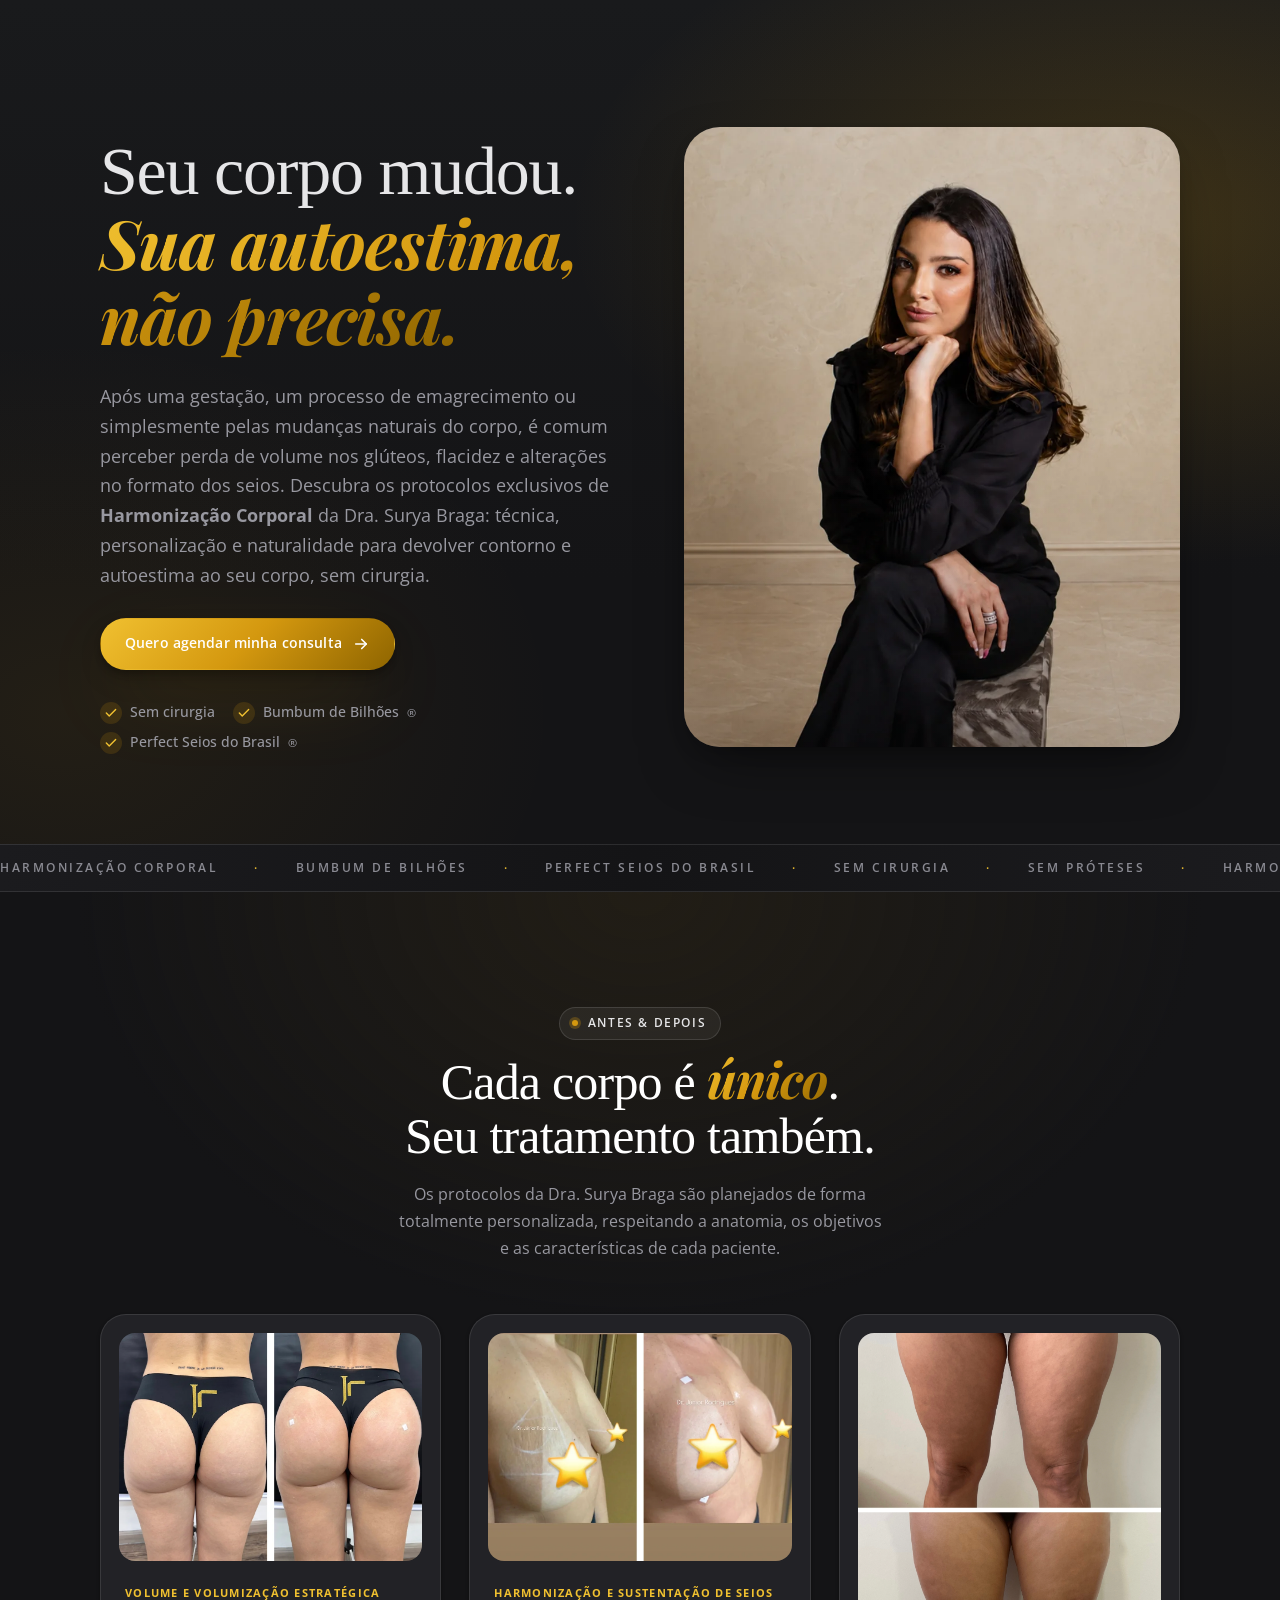
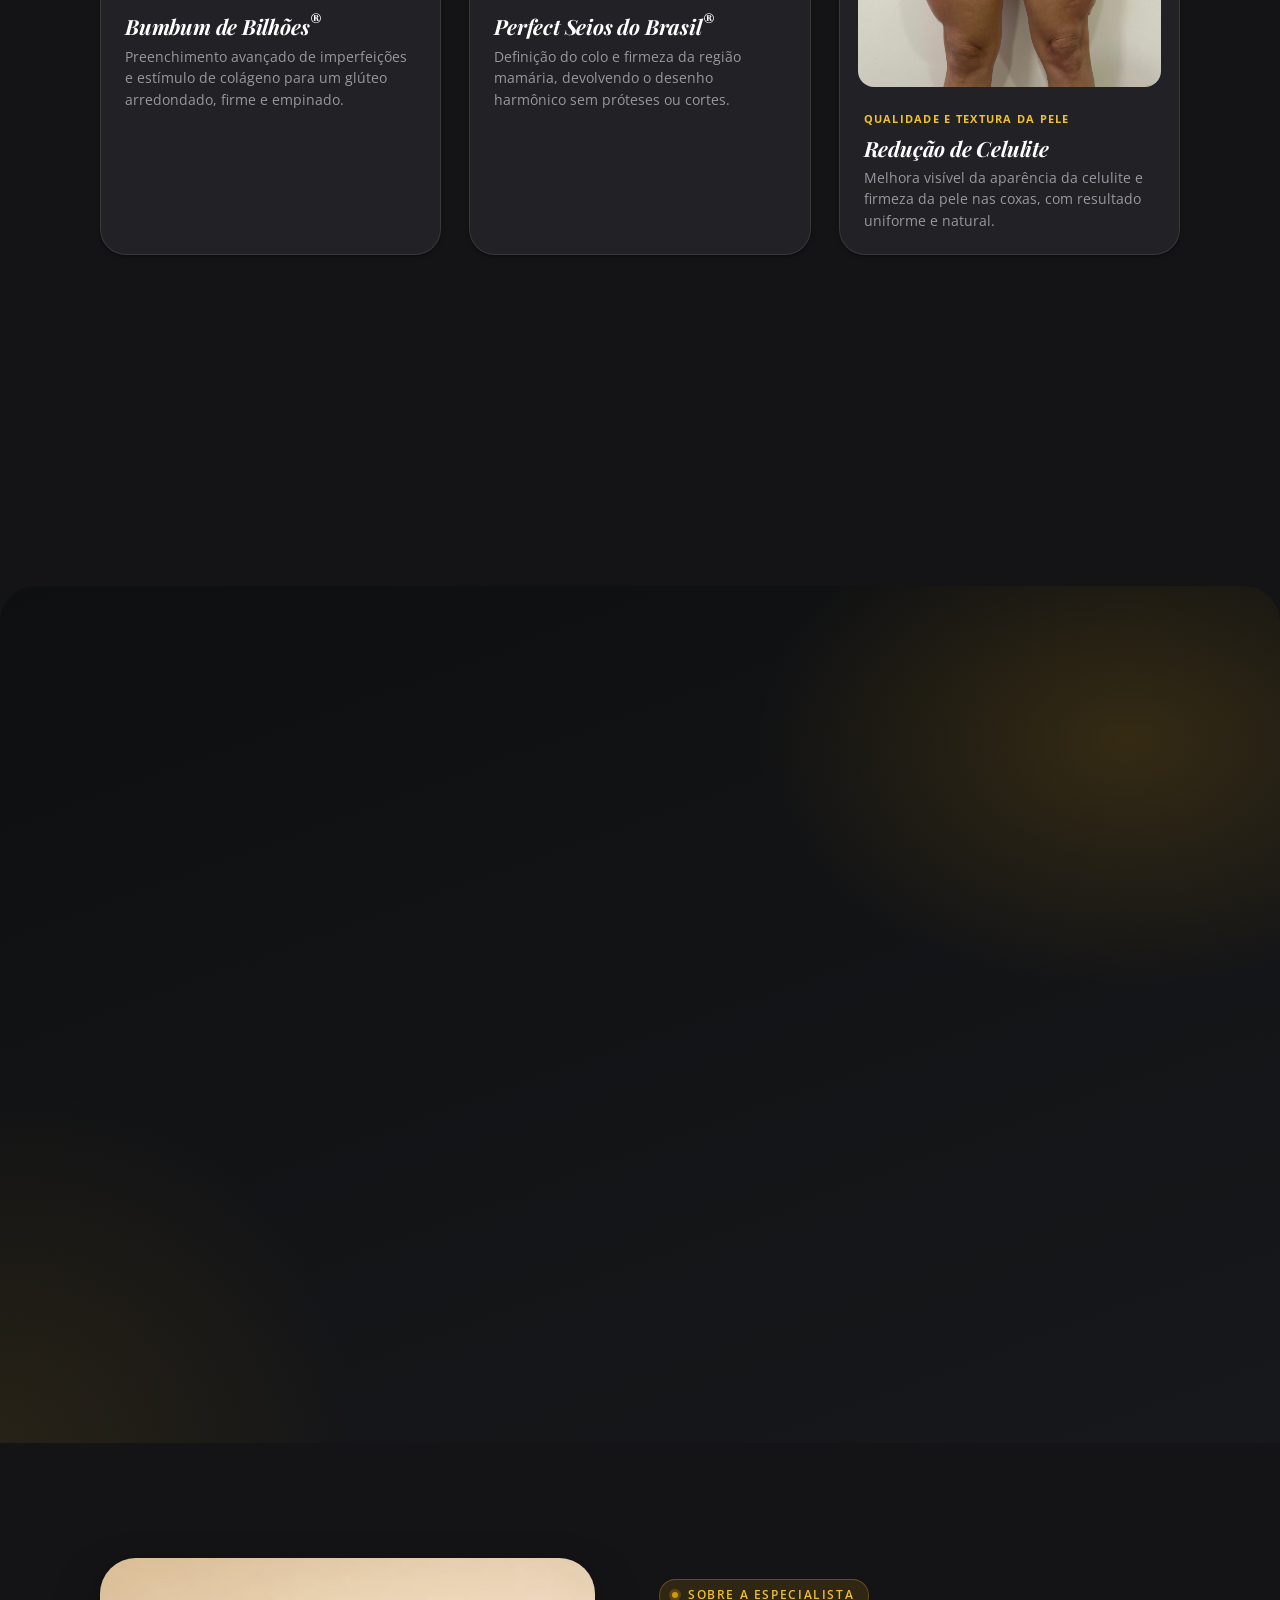
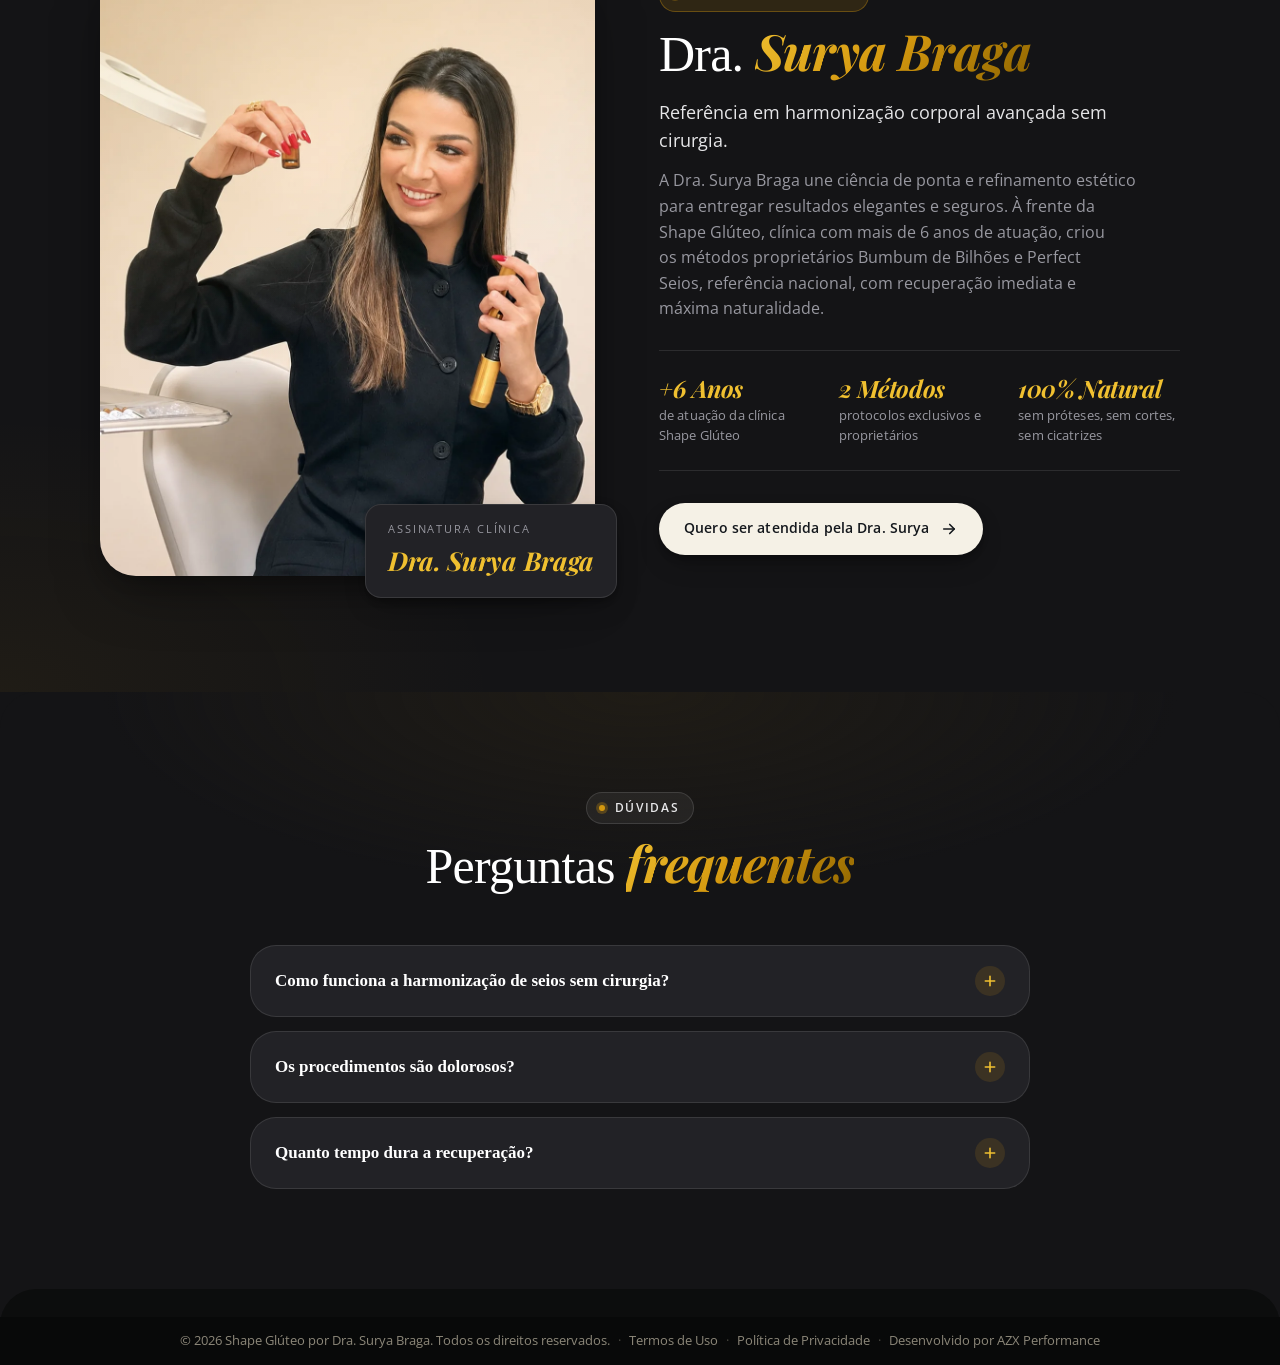
==== commit a05831ae: "Add files via upload" ====
--- a/index.html
+++ b/index.html
@@ -1,5 +1,5 @@
 <!DOCTYPE html>
-<html lang="pt-BR" data-theme="dark">
+<html lang="pt-BR">
 <head>
   <meta charset="UTF-8" />
   <!-- Google Tag Manager -->
@@ -24,16 +24,17 @@
   <script src="/meta-capi/capi.js" defer></script>
   <!-- End Meta Pixel -->
   <meta name="viewport" content="width=device-width, initial-scale=1.0" />
+  <meta name="description" content="Dra. Surya Braga, referência em Harmonização Corporal Avançada sem cirurgia. Eleve sua autoestima com os protocolos exclusivos Bumbum de Bilhões e Perfect Seios. Glúteos e seios com máxima naturalidade, sem próteses ou cortes." />
   <title>Dra. Surya Braga · Harmonização Corporal em Foz do Iguaçu e São Paulo</title>
-  <meta name="description" content="Dra. Surya Braga, referência em Harmonização Corporal Avançada sem cirurgia. Eleve sua autoestima com os protocolos exclusivos Bumbum de Bilhões e Perfect Seios. Glúteos e seios com máxima naturalidade, sem próteses ou cortes." />
-
-  <!-- Favicon SVG inline -->
-  <link rel="icon" type="image/svg+xml" href="data:image/svg+xml,%3Csvg xmlns='http://www.w3.org/2000/svg' viewBox='0 0 64 64'%3E%3Cdefs%3E%3ClinearGradient id='g' x1='0' y1='0' x2='1' y2='1'%3E%3Cstop offset='0%25' stop-color='%23e4e7e4'/%3E%3Cstop offset='100%25' stop-color='%23c9cec9'/%3E%3C/linearGradient%3E%3C/defs%3E%3Crect width='64' height='64' rx='14' fill='%23181b19'/%3E%3Ctext x='32' y='45' text-anchor='middle' font-family='Georgia,serif' font-size='36' font-weight='700' fill='url(%23g)'%3ES%3C/text%3E%3C/svg%3E" />
+
+  <!-- Favicon: inicial S -->
+  <link rel="icon" type="image/svg+xml" href="data:image/svg+xml,%3Csvg xmlns='http://www.w3.org/2000/svg' viewBox='0 0 64 64'%3E%3Cdefs%3E%3ClinearGradient id='g' x1='0' y1='0' x2='1' y2='1'%3E%3Cstop offset='0%25' stop-color='%23F0C030'/%3E%3Cstop offset='100%25' stop-color='%23D4980F'/%3E%3C/linearGradient%3E%3C/defs%3E%3Crect width='64' height='64' rx='14' fill='%23141416'/%3E%3Ctext x='32' y='45' text-anchor='middle' font-family='Georgia,serif' font-size='36' font-weight='700' fill='url(%23g)'%3ES%3C/text%3E%3C/svg%3E" />
 
   <link rel="preconnect" href="https://fonts.googleapis.com" />
   <link rel="preconnect" href="https://fonts.gstatic.com" crossorigin />
   <link href="https://fonts.googleapis.com/css2?family=Open+Sans:ital,wght@0,400;0,500;0,600;0,700;0,800;1,400&family=Playfair+Display:ital,wght@1,400;1,600;1,700&display=swap" rel="stylesheet" />
-  <link rel="stylesheet" href="styles.css?v=4" />
+
+  <link rel="stylesheet" href="style.css" />
 </head>
 <body>
 <!-- Google Tag Manager (noscript) -->
@@ -41,584 +42,402 @@
 height="0" width="0" style="display:none;visibility:hidden"></iframe></noscript>
 <!-- End Google Tag Manager (noscript) -->
 
-<!-- MOBILE MENU COMENTADO (header oculto)
-<div class="mobile-menu" id="mobileMenu" aria-hidden="true">
-  <ul class="mobile-nav-links">
-    <li><a href="#resultados" class="mobile-link">Resultados</a></li>
-    <li><a href="#contato" class="mobile-link">Contato</a></li>
-    <li><a href="#sobre" class="mobile-link">Sobre</a></li>
-  </ul>
-  <a href="#contato" class="mobile-cta mobile-link">Agendar avaliação</a>
-  <div class="mobile-theme-row">
-    <span>Alternar tema</span>
-    <button class="theme-toggle" id="themeToggleMobile" aria-label="Alternar tema">
-      <svg class="icon-sun" xmlns="http://www.w3.org/2000/svg" viewBox="0 0 24 24" fill="none" stroke="currentColor" stroke-width="2" stroke-linecap="round" stroke-linejoin="round"><circle cx="12" cy="12" r="5"/><line x1="12" y1="1" x2="12" y2="3"/><line x1="12" y1="21" x2="12" y2="23"/><line x1="4.22" y1="4.22" x2="5.64" y2="5.64"/><line x1="18.36" y1="18.36" x2="19.78" y2="19.78"/><line x1="1" y1="12" x2="3" y2="12"/><line x1="21" y1="12" x2="23" y2="12"/><line x1="4.22" y1="19.78" x2="5.64" y2="18.36"/><line x1="18.36" y1="5.64" x2="19.78" y2="4.22"/></svg>
-      <svg class="icon-moon" xmlns="http://www.w3.org/2000/svg" viewBox="0 0 24 24" fill="none" stroke="currentColor" stroke-width="2" stroke-linecap="round" stroke-linejoin="round"><path d="M21 12.79A9 9 0 1 1 11.21 3 7 7 0 0 0 21 12.79z"/></svg>
-    </button>
+  <!-- ============ DOBRA 1 — HERO ============ -->
+  <section id="hero" class="hero" data-screen-label="01 Hero">
+    <div class="hero__bg" aria-hidden="true"></div>
+    <div class="container hero__grid">
+
+      <div class="hero__copy reveal">
+        <h1 class="h1">
+          Seu corpo mudou.
+          <span class="h1__accent">Sua autoestima, não precisa.</span>
+        </h1>
+        <p class="lede">
+          Após uma gestação, um processo de emagrecimento ou simplesmente pelas mudanças naturais do corpo, é comum perceber perda de volume nos glúteos, flacidez e alterações no formato dos seios. Descubra os protocolos exclusivos de <strong>Harmonização Corporal</strong> da Dra. Surya Braga: técnica, personalização e naturalidade para devolver contorno e autoestima ao seu corpo, sem cirurgia.
+        </p>
+        <div class="hero__ctas">
+          <a href="#agendar" class="btn btn--primary">
+            Quero agendar minha consulta
+            <svg width="18" height="18" viewBox="0 0 24 24" fill="none" stroke="currentColor" stroke-width="2.2" stroke-linecap="round" stroke-linejoin="round" aria-hidden="true"><path d="M5 12h14"/><path d="m13 6 6 6-6 6"/></svg>
+          </a>
+        </div>
+
+        <ul class="hero__pills" aria-label="Diferenciais">
+          <li><svg width="16" height="16" viewBox="0 0 24 24" fill="none" stroke="currentColor" stroke-width="2.4" stroke-linecap="round" stroke-linejoin="round"><path d="M20 6 9 17l-5-5"/></svg> Sem cirurgia</li>
+          <li><svg width="16" height="16" viewBox="0 0 24 24" fill="none" stroke="currentColor" stroke-width="2.4" stroke-linecap="round" stroke-linejoin="round"><path d="M20 6 9 17l-5-5"/></svg> Bumbum de Bilhões<sup>®</sup></li>
+          <li><svg width="16" height="16" viewBox="0 0 24 24" fill="none" stroke="currentColor" stroke-width="2.4" stroke-linecap="round" stroke-linejoin="round"><path d="M20 6 9 17l-5-5"/></svg> Perfect Seios do Brasil<sup>®</sup></li>
+        </ul>
+      </div>
+
+      <div class="hero__visual reveal">
+        <div class="hero__photo">
+          <picture>
+            <img src="assets/hero-bg.webp" alt="Dra. Surya Braga — Especialista em Harmonização Corporal" />
+          </picture>
+        </div>
+      </div>
+
+    </div>
+
+    <div class="marquee" aria-hidden="true">
+      <div class="marquee__track">
+        <span>Harmonização Corporal</span><span>·</span>
+        <span>Bumbum de Bilhões</span><span>·</span>
+        <span>Perfect Seios do Brasil</span><span>·</span>
+        <span>Sem cirurgia</span><span>·</span>
+        <span>Sem próteses</span><span>·</span>
+        <span>Harmonização Corporal</span><span>·</span>
+        <span>Bumbum de Bilhões</span><span>·</span>
+        <span>Perfect Seios do Brasil</span><span>·</span>
+        <span>Sem cirurgia</span><span>·</span>
+        <span>Sem próteses</span><span>·</span>
+      </div>
+    </div>
+  </section>
+
+  <!-- ============ DOBRA 2 — PROVA SOCIAL ============ -->
+  <section id="resultados" class="proof" data-screen-label="02 Prova Social">
+    <div class="container">
+      <header class="section-head reveal">
+        <span class="eyebrow eyebrow--dark">
+          <span class="eyebrow__dot"></span>
+          Antes &amp; Depois
+        </span>
+        <h2 class="h2">
+          Cada corpo é <em>único</em>. Seu tratamento também.
+        </h2>
+        <p class="section-sub">
+          Os protocolos da Dra. Surya Braga são planejados de forma totalmente personalizada, respeitando a anatomia, os objetivos e as características de cada paciente.
+        </p>
+      </header>
+
+      <div class="ba-grid reveal" id="metodo">
+        <!-- Caso 1 · Glúteos -->
+        <article class="ba-card">
+          <div class="ba-card__pair">
+            <figure class="ba">
+              <img class="ba__img" src="assets/before-after-1.webp" alt="Antes e depois: Bumbum de Bilhões" />
+            </figure>
+          </div>
+          <div class="ba-card__caption">
+            <span class="ba-card__tag">Volume e volumização estratégica</span>
+            <h3>Bumbum de Bilhões<sup>®</sup></h3>
+            <p>Preenchimento avançado de imperfeições e estímulo de colágeno para um glúteo arredondado, firme e empinado.</p>
+          </div>
+        </article>
+
+        <!-- Caso 2 · Seios -->
+        <article class="ba-card">
+          <div class="ba-card__pair">
+            <figure class="ba">
+              <img class="ba__img" src="assets/before-after-2.webp" alt="Antes e depois: Perfect Seios do Brasil" style="object-position: center 78%;" />
+            </figure>
+          </div>
+          <div class="ba-card__caption">
+            <span class="ba-card__tag">Harmonização e sustentação de seios</span>
+            <h3>Perfect Seios do Brasil<sup>®</sup></h3>
+            <p>Definição do colo e firmeza da região mamária, devolvendo o desenho harmônico sem próteses ou cortes.</p>
+          </div>
+        </article>
+
+        <!-- Caso 3 · Combo -->
+        <article class="ba-card">
+          <div class="ba-card__pair">
+            <figure class="ba ba--portrait">
+              <img class="ba__img" src="assets/before-after-3.webp" alt="Antes e depois: redução de celulite nas coxas" />
+            </figure>
+          </div>
+          <div class="ba-card__caption">
+            <span class="ba-card__tag">Qualidade e textura da pele</span>
+            <h3>Redução de Celulite</h3>
+            <p>Melhora visível da aparência da celulite e firmeza da pele nas coxas, com resultado uniforme e natural.</p>
+          </div>
+        </article>
+      </div>
+
+      <aside class="seal glass reveal" aria-label="Selo de autoridade">
+        <div class="seal__num">+6</div>
+        <div class="seal__copy">
+          <strong>anos de atuação</strong>
+          da Shape Glúteo com os métodos proprietários Bumbum de Bilhões e Perfect Seios, referência nacional em harmonização corporal sem cirurgia.
+        </div>
+        <a href="#agendar" class="btn btn--dark seal__cta">
+          Quero mais informações
+          <svg width="18" height="18" viewBox="0 0 24 24" fill="none" stroke="currentColor" stroke-width="2.2" stroke-linecap="round" stroke-linejoin="round"><path d="M5 12h14"/><path d="m13 6 6 6-6 6"/></svg>
+        </a>
+      </aside>
+    </div>
+  </section>
+
+  <!-- ============ DOBRA 3 — FORMULÁRIO ============ -->
+  <section id="agendar" class="form-section" data-screen-label="03 Formulário">
+    <div class="container form-section__grid">
+
+      <div class="form-section__copy reveal">
+        <span class="eyebrow">
+          <span class="eyebrow__dot"></span>
+          Primeiro passo
+        </span>
+        <h2 class="h2 h2--light">
+          Dê o primeiro passo para <em>recuperar sua autoestima</em>.
+        </h2>
+        <p class="form-section__sub">
+          Preencha seus dados abaixo e fale diretamente com nossa equipe. Durante sua avaliação, a Dra. Surya irá entender seus objetivos, analisar seu caso e indicar o protocolo mais adequado para o resultado que você deseja.
+        </p>
+
+        <ul class="form-section__list">
+          <li>
+            <span class="check" aria-hidden="true">
+              <svg width="14" height="14" viewBox="0 0 24 24" fill="none" stroke="currentColor" stroke-width="3" stroke-linecap="round" stroke-linejoin="round"><path d="M20 6 9 17l-5-5"/></svg>
+            </span>
+            Avaliação gratuita, sem compromisso
+          </li>
+          <li>
+            <span class="check" aria-hidden="true">
+              <svg width="14" height="14" viewBox="0 0 24 24" fill="none" stroke="currentColor" stroke-width="3" stroke-linecap="round" stroke-linejoin="round"><path d="M20 6 9 17l-5-5"/></svg>
+            </span>
+            Sem próteses, sem cortes e sem cicatrizes
+          </li>
+          <li>
+            <span class="check" aria-hidden="true">
+              <svg width="14" height="14" viewBox="0 0 24 24" fill="none" stroke="currentColor" stroke-width="3" stroke-linecap="round" stroke-linejoin="round"><path d="M20 6 9 17l-5-5"/></svg>
+            </span>
+            Atendimento em Foz do Iguaçu e São Paulo
+          </li>
+        </ul>
+      </div>
+
+      <form class="lead-form glass reveal" id="leadForm" novalidate>
+        <h3 class="lead-form__title">Agende sua avaliação</h3>
+        <p class="lead-form__hint">Resposta em até 2 horas úteis.</p>
+
+        <div class="field">
+          <label for="nome">Nome completo</label>
+          <input type="text" id="nome" name="nome" autocomplete="name" required placeholder="Como devemos te chamar?" />
+        </div>
+
+        <div class="field">
+          <label for="whatsapp">WhatsApp (com DDD)</label>
+          <input type="tel" id="whatsapp" name="whatsapp" inputmode="tel" autocomplete="tel" required placeholder="(00) 00000-0000" />
+        </div>
+
+        <div class="field">
+          <label for="email">E-mail</label>
+          <input type="email" id="email" name="email" autocomplete="email" required placeholder="seu@email.com" />
+        </div>
+
+        <div class="field">
+          <label for="incomodo">Qual protocolo tem mais interesse?</label>
+          <div class="select-wrap">
+            <select id="incomodo" name="incomodo" required>
+              <option value="" disabled selected>Selecione uma opção</option>
+              <option value="bumbum">Bumbum de Bilhões — Glúteos</option>
+              <option value="seios">Perfect Seios do Brasil — Seios</option>
+              <option value="ambos">Ambos os protocolos</option>
+            </select>
+            <svg width="18" height="18" viewBox="0 0 24 24" fill="none" stroke="currentColor" stroke-width="2.2" stroke-linecap="round" stroke-linejoin="round" aria-hidden="true"><path d="m6 9 6 6 6-6"/></svg>
+          </div>
+        </div>
+
+        <button type="submit" class="btn btn--primary btn--block">
+          Solicitar minha consulta
+          <svg width="18" height="18" viewBox="0 0 24 24" fill="none" stroke="currentColor" stroke-width="2.2" stroke-linecap="round" stroke-linejoin="round"><path d="M5 12h14"/><path d="m13 6 6 6-6 6"/></svg>
+        </button>
+
+        <p class="lead-form__legal">
+          Ao enviar, você concorda com nossa <a href="#" id="openPrivacyFromForm">Política de Privacidade</a>.
+        </p>
+
+        <div class="lead-form__success" role="status" aria-live="polite" hidden>
+          <strong>Recebemos seu contato!</strong>
+          Em breve nossa equipe entrará em contato pelo WhatsApp.
+        </div>
+      </form>
+
+    </div>
+  </section>
+
+  <!-- ============ DOBRA 4 — SOBRE A ESPECIALISTA ============ -->
+  <section id="sobre" class="about" data-screen-label="04 Sobre">
+    <div class="container about__grid">
+
+      <div class="about__photo reveal">
+        <div class="about__photo-frame">
+          <img src="assets/doctor.webp" alt="Dra. Surya Braga — Especialista em Harmonização Corporal" />
+        </div>
+        <div class="about__sig" aria-hidden="true">
+          <span class="about__sig-label">Assinatura clínica</span>
+          <span class="about__sig-name">Dra. Surya Braga</span>
+        </div>
+      </div>
+
+      <div class="about__copy reveal">
+        <span class="eyebrow">
+          <span class="eyebrow__dot"></span>
+          Sobre a especialista
+        </span>
+        <h2 class="h2">Dra. <em>Surya Braga</em></h2>
+        <p class="about__lede">
+          Referência em harmonização corporal avançada sem cirurgia.
+        </p>
+        <p class="about__body">
+          A Dra. Surya Braga une ciência de ponta e refinamento estético para entregar resultados elegantes e seguros. À frente da Shape Glúteo, clínica com mais de 6 anos de atuação, criou os métodos proprietários Bumbum de Bilhões e Perfect Seios, referência nacional, com recuperação imediata e máxima naturalidade.
+        </p>
+
+        <dl class="about__stats">
+          <div>
+            <dt>+6 Anos</dt>
+            <dd>de atuação da clínica Shape Glúteo</dd>
+          </div>
+          <div>
+            <dt>2 Métodos</dt>
+            <dd>protocolos exclusivos e proprietários</dd>
+          </div>
+          <div>
+            <dt>100% Natural</dt>
+            <dd>sem próteses, sem cortes, sem cicatrizes</dd>
+          </div>
+        </dl>
+
+        <a href="#agendar" class="btn btn--dark">
+          Quero ser atendida pela Dra. Surya
+          <svg width="18" height="18" viewBox="0 0 24 24" fill="none" stroke="currentColor" stroke-width="2.2" stroke-linecap="round" stroke-linejoin="round"><path d="M5 12h14"/><path d="m13 6 6 6-6 6"/></svg>
+        </a>
+      </div>
+
+    </div>
+  </section>
+
+  <!-- ============ DOBRA 5 — PERGUNTAS FREQUENTES ============ -->
+  <section id="faq" class="faq" data-screen-label="05 FAQ">
+    <div class="container">
+      <header class="section-head reveal">
+        <span class="eyebrow eyebrow--dark">
+          <span class="eyebrow__dot"></span>
+          Dúvidas
+        </span>
+        <h2 class="h2">Perguntas <em>frequentes</em></h2>
+      </header>
+
+      <div class="faq__list reveal">
+        <details class="faq-item">
+          <summary class="faq-item__q">
+            Como funciona a harmonização de seios sem cirurgia?
+            <span class="faq-item__icon" aria-hidden="true">
+              <svg width="16" height="16" viewBox="0 0 24 24" fill="none" stroke="currentColor" stroke-width="2.4" stroke-linecap="round" stroke-linejoin="round"><path d="M12 5v14M5 12h14"/></svg>
+            </span>
+          </summary>
+          <p class="faq-item__a">Usamos bioestimuladores e técnicas avançadas para melhorar a sustentação, tratar a flacidez da pele e desenhar o colo mamário, sem cortes, cicatrizes ou repouso prolongado.</p>
+        </details>
+
+        <details class="faq-item">
+          <summary class="faq-item__q">
+            Os procedimentos são dolorosos?
+            <span class="faq-item__icon" aria-hidden="true">
+              <svg width="16" height="16" viewBox="0 0 24 24" fill="none" stroke="currentColor" stroke-width="2.4" stroke-linecap="round" stroke-linejoin="round"><path d="M12 5v14M5 12h14"/></svg>
+            </span>
+          </summary>
+          <p class="faq-item__a">Não. Todos os protocolos são realizados com anestesia local em consultório, garantindo uma experiência totalmente confortável e segura durante a aplicação.</p>
+        </details>
+
+        <details class="faq-item">
+          <summary class="faq-item__q">
+            Quanto tempo dura a recuperação?
+            <span class="faq-item__icon" aria-hidden="true">
+              <svg width="16" height="16" viewBox="0 0 24 24" fill="none" stroke="currentColor" stroke-width="2.4" stroke-linecap="round" stroke-linejoin="round"><path d="M12 5v14M5 12h14"/></svg>
+            </span>
+          </summary>
+          <p class="faq-item__a">Por serem procedimentos minimamente invasivos e sem cortes, você retorna às atividades normais no mesmo dia, seguindo apenas orientações leves para os dias seguintes.</p>
+        </details>
+      </div>
+    </div>
+  </section>
+
+  <!-- ============ DOBRA 6 — RODAPÉ ============ -->
+  <footer class="footer" data-screen-label="06 Rodapé">
+    <div class="footer__bar">
+      <div class="container footer__bar-inner">
+        <div class="footer__bar-group">
+          <span>© <span id="year">2026</span> Shape Glúteo por Dra. Surya Braga. Todos os direitos reservados.</span>
+        </div>
+        <span class="footer__sep footer__sep--mid">·</span>
+        <div class="footer__bar-group footer__legal">
+          <a href="#" id="openTerms" class="footer__link">Termos de Uso</a>
+          <span class="footer__sep">·</span>
+          <a href="#" id="openPrivacy" class="footer__link">Política de Privacidade</a>
+          <span class="footer__sep">·</span>
+          <span class="footer__dev">Desenvolvido por <a href="https://azxperformance.com.br/clinica" target="_blank" rel="noopener noreferrer" class="footer__link footer__azx">AZX Performance</a></span>
+        </div>
+      </div>
+    </div>
+  </footer>
+
+  <!-- ═══════════════════════ TERMS MODAL ═══════════════════════ -->
+  <div class="modal-overlay" id="termsModal" aria-hidden="true">
+    <div class="modal-content" role="dialog" aria-labelledby="termsTitle">
+      <button class="modal-close" aria-label="Fechar">&times;</button>
+      <h2 id="termsTitle">Termos de Uso</h2>
+      <div class="modal-body">
+        <p><strong>1. Aceitação dos Termos</strong></p>
+        <p>Ao acessar e utilizar este site, você concorda com os presentes Termos de Uso. Caso não concorde com qualquer disposição, solicitamos que interrompa o uso imediatamente.</p>
+
+        <p><strong>2. Finalidade do Site</strong></p>
+        <p>Este site tem caráter exclusivamente informativo sobre os procedimentos estéticos oferecidos pela Dra. Surya Braga, da Shape Glúteo. As informações aqui contidas não substituem consulta médica presencial.</p>
+
+        <p><strong>3. Propriedade Intelectual</strong></p>
+        <p>Todo o conteúdo do site, incluindo textos, imagens, vídeos, logotipos e elementos gráficos, é protegido por direitos autorais e não pode ser reproduzido sem autorização prévia por escrito.</p>
+
+        <p><strong>4. Responsabilidade</strong></p>
+        <p>A Dra. Surya Braga se reserva o direito de alterar, atualizar ou remover conteúdos do site sem aviso prévio. Não nos responsabilizamos por decisões tomadas com base exclusivamente nas informações do site.</p>
+
+        <p><strong>5. Agendamentos</strong></p>
+        <p>Os agendamentos realizados por meio do formulário de contato estão sujeitos à confirmação pela equipe da clínica. O envio do formulário não garante a reserva de horário.</p>
+
+        <p><strong>6. Alterações</strong></p>
+        <p>Estes termos podem ser atualizados a qualquer momento. Recomendamos a consulta periódica desta página.</p>
+
+        <p><strong>7. Lei Aplicável</strong></p>
+        <p>Estes Termos de Uso são regidos pelas leis da República Federativa do Brasil, em especial a Lei Geral de Proteção de Dados (LGPD — Lei nº 13.709/2018) e o Código de Defesa do Consumidor.</p>
+      </div>
+    </div>
   </div>
-</div>
--->
-
-<!-- HEADER COMENTADO (oculto por decisão de design)
-<nav id="nav">
-  <div class="container nav-inner">
-    <a href="#" class="logo">Dra. <span>Surya Braga</span></a>
-    <ul class="nav-links">
-      <li><a href="#resultados">Resultados</a></li>
-      <li><a href="#contato">Contato</a></li>
-      <li><a href="#sobre">Sobre</a></li>
-    </ul>
-    <div class="nav-right">
-      <button class="theme-toggle" id="themeToggle" aria-label="Alternar tema">
-        <svg class="icon-sun" xmlns="http://www.w3.org/2000/svg" viewBox="0 0 24 24" fill="none" stroke="currentColor" stroke-width="2" stroke-linecap="round" stroke-linejoin="round"><circle cx="12" cy="12" r="5"/><line x1="12" y1="1" x2="12" y2="3"/><line x1="12" y1="21" x2="12" y2="23"/><line x1="4.22" y1="4.22" x2="5.64" y2="5.64"/><line x1="18.36" y1="18.36" x2="19.78" y2="19.78"/><line x1="1" y1="12" x2="3" y2="12"/><line x1="21" y1="12" x2="23" y2="12"/><line x1="4.22" y1="19.78" x2="5.64" y2="18.36"/><line x1="18.36" y1="5.64" x2="19.78" y2="4.22"/></svg>
-        <svg class="icon-moon" xmlns="http://www.w3.org/2000/svg" viewBox="0 0 24 24" fill="none" stroke="currentColor" stroke-width="2" stroke-linecap="round" stroke-linejoin="round"><path d="M21 12.79A9 9 0 1 1 11.21 3 7 7 0 0 0 21 12.79z"/></svg>
-      </button>
-      <a href="#contato" class="nav-cta">Agendar avaliação</a>
-      <button class="hamburger" id="hamburger" aria-label="Abrir menu">
-        <span></span><span></span><span></span>
-      </button>
+
+  <!-- ═══════════════════════ PRIVACY MODAL ═══════════════════════ -->
+  <div class="modal-overlay" id="privacyModal" aria-hidden="true">
+    <div class="modal-content" role="dialog" aria-labelledby="privacyTitle">
+      <button class="modal-close" aria-label="Fechar">&times;</button>
+      <h2 id="privacyTitle">Política de Privacidade</h2>
+      <div class="modal-body">
+        <p><strong>1. Introdução</strong></p>
+        <p>A Dra. Surya Braga está comprometida com a proteção dos seus dados pessoais, em conformidade com a Lei Geral de Proteção de Dados Pessoais (LGPD — Lei nº 13.709/2018). Esta Política descreve como coletamos, utilizamos, armazenamos e protegemos suas informações.</p>
+
+        <p><strong>2. Dados Coletados</strong></p>
+        <p>Coletamos os seguintes dados pessoais por meio do formulário de contato: nome completo, número de WhatsApp, e-mail e o protocolo de interesse relatado pela paciente. Esses dados são fornecidos voluntariamente pelo titular.</p>
+
+        <p><strong>3. Finalidade do Tratamento</strong></p>
+        <p>Os dados coletados são utilizados exclusivamente para: (a) entrar em contato para agendamento de avaliação; (b) envio de informações sobre os protocolos de Harmonização Corporal; (c) comunicação relacionada aos serviços da clínica.</p>
+
+        <p><strong>4. Base Legal</strong></p>
+        <p>O tratamento dos dados pessoais se dá com base no consentimento do titular (Art. 7º, I, da LGPD), fornecido no momento do envio do formulário.</p>
+
+        <p><strong>5. Compartilhamento de Dados</strong></p>
+        <p>Seus dados pessoais não serão compartilhados com terceiros, exceto quando necessário para o cumprimento de obrigações legais ou mediante seu consentimento expresso.</p>
+
+        <p><strong>6. Armazenamento e Segurança</strong></p>
+        <p>Os dados são armazenados em ambiente seguro, com medidas técnicas e administrativas adequadas para proteger contra acesso não autorizado, destruição, perda ou alteração.</p>
+
+        <p><strong>7. Direitos do Titular</strong></p>
+        <p>Conforme a LGPD, você tem direito a: (a) confirmar a existência de tratamento; (b) acessar seus dados; (c) corrigir dados incompletos ou desatualizados; (d) solicitar a anonimização, bloqueio ou eliminação de dados desnecessários; (e) revogar o consentimento a qualquer momento.</p>
+
+        <p><strong>8. Contato</strong></p>
+        <p>Para exercer seus direitos ou esclarecer dúvidas sobre o tratamento de dados, entre em contato pelo WhatsApp disponível neste site.</p>
+
+        <p><strong>9. Alterações</strong></p>
+        <p>Esta Política pode ser atualizada a qualquer momento. A versão vigente estará sempre disponível nesta página.</p>
+      </div>
     </div>
   </div>
-</nav>
--->
-
-<!-- ═══════════════════════ HERO ═══════════════════════ -->
-<section class="hero" id="hero">
-  <div class="hero-bg-wrap" aria-hidden="true">
-    <div class="hero-bg-img"></div>
-    <div class="hero-overlay"></div>
-  </div>
-  <div class="hero-content fade-up d2">
-    <h1>Seu corpo mudou.<br>Sua autoestima, não precisa.</h1>
-    <span class="hero-divider fade-up d3" aria-hidden="true"></span>
-    <p class="hero-sub fade-up d3">Protocolos exclusivos que unem técnica, personalização e naturalidade para devolver contorno, harmonia e autoestima ao seu corpo.</p>
-
-    <div class="hero-protocols fade-up d3">
-      <div class="hero-protocol">
-        <span class="hero-protocol-name">Bumbum de Bilhões<sup>®</sup></span>
-        <span class="hero-protocol-desc">Glúteos mais volumosos, firmes e proporcionais.</span>
-      </div>
-      <div class="hero-protocol">
-        <span class="hero-protocol-name">Perfect Seios do Brasil<sup>®</sup></span>
-        <span class="hero-protocol-desc">Mais contorno, simetria e harmonia, sem perder a naturalidade.</span>
-      </div>
-    </div>
-
-    <div class="hero-actions fade-up d4">
-      <a href="#contato" class="btn-primary btn-hero-cta">
-        Quero agendar minha avaliação
-        <svg viewBox="0 0 24 24" fill="none" stroke="currentColor" stroke-width="2" stroke-linecap="round" stroke-linejoin="round"><line x1="5" y1="12" x2="19" y2="12"/><polyline points="12 5 19 12 12 19"/></svg>
-      </a>
-    </div>
-  </div>
-</section>
-
-<!-- ═══════════════════════ PROBLEMA ═══════════════════════ -->
-<section class="problem-section" id="problema">
-  <div class="container">
-    <div class="problem-inner">
-      <p class="problem-lead">Com o passar do tempo, após uma gestação,<br>um processo de emagrecimento ou simplesmente<br>pelas mudanças naturais do corpo, muitas mulheres<br>começam a perceber a <em>perda de volume dos<br>glúteos, flacidez, celulites mais aparentes e<br>alterações no formato dos seios</em>.</p>
-
-      <div class="problem-blocks">
-        <div class="problem-block">
-          <h3>O problema não é apenas a estética.</h3>
-          <p>É deixar de usar a roupa que você gosta, evitar o biquíni, perder a confiança ao se olhar no espelho e sentir que seu corpo já não representa a mulher que você é.</p>
-        </div>
-        <div class="problem-block problem-block--gold">
-          <h3>Você não precisa aceitar isso como definitivo.</h3>
-          <p>A Dra. Surya desenvolveu protocolos exclusivos que unem técnica, personalização e naturalidade para devolver contorno, harmonia e autoestima às suas pacientes.</p>
-        </div>
-      </div>
-    </div>
-  </div>
-</section>
-
-<!-- ═══════════════════════ BEFORE & AFTER ═══════════════════════ -->
-<section class="results-section" id="resultados">
-  <div class="container">
-    <h2 class="section-title">Cada corpo é <span class="gold-text">único</span>. Seu tratamento também.</h2>
-    <p class="section-sub">Os protocolos da Dra. Surya são planejados de forma totalmente personalizada, respeitando a anatomia, os objetivos e as características de cada paciente.</p>
-
-    <div class="ba-grid">
-      <!-- Card 1 · Glúteos -->
-      <div class="ba-card">
-        <div class="ba-image-wrap">
-          <img src="assets/before-after-1.webp" alt="Antes e depois: Bumbum de Bilhões" loading="lazy" />
-        </div>
-        <div class="ba-info">
-          <span class="ba-tag">Volume e volumização estratégica</span>
-          <p>Preenchimento avançado de imperfeições e estímulo de colágeno para um glúteo arredondado, firme e empinado.</p>
-        </div>
-      </div>
-      <!-- Card 2 · Seios -->
-      <div class="ba-card">
-        <div class="ba-image-wrap">
-          <img src="assets/before-after-2.webp" alt="Antes e depois: Perfect Seios do Brasil" loading="lazy" />
-        </div>
-        <div class="ba-info">
-          <span class="ba-tag">Harmonização e sustentação de seios</span>
-          <p>Definição do colo e firmeza da região mamária, devolvendo o desenho harmônico sem próteses ou cortes.</p>
-        </div>
-      </div>
-      <!-- Card 3 · Combo (a confirmar) -->
-      <div class="ba-card">
-        <div class="ba-image-wrap">
-          <img src="assets/before-after-3.webp" alt="Antes e depois: Combo Shape" loading="lazy" />
-        </div>
-        <div class="ba-info">
-          <span class="ba-tag">Harmonização corporal</span>
-          <p>Os protocolos de glúteo e seios em um plano único e personalizado, para a harmonia total das suas curvas.</p>
-        </div>
-      </div>
-    </div>
-
-    <div class="results-checklist">
-      <p class="results-checklist-title">Com os protocolos exclusivos você pode conquistar:</p>
-      <ul class="checklist">
-        <li><span class="check-icon">✔</span> Glúteos com mais volume, projeção e contorno.</li>
-        <li><span class="check-icon">✔</span> Melhora a aparência da celulite e da qualidade da pele.</li>
-        <li><span class="check-icon">✔</span> Seios mais harmônicos e proporcionais.</li>
-        <li><span class="check-icon">✔</span> Correção de assimetrias.</li>
-        <li><span class="check-icon">✔</span> Resultados elegantes e naturais.</li>
-        <li><span class="check-icon">✔</span> Mais confiança para vestir o que quiser e voltar a gostar do que vê no espelho.</li>
-      </ul>
-      <p class="results-closing">Mais do que transformar o corpo, nosso objetivo é devolver a autoestima e a segurança que fazem toda a diferença no seu dia a dia.</p>
-    </div>
-  </div>
-</section>
-
-<!-- ═══════════════════════ VIDEO RESULTS ═══════════════════════ -->
-<!-- ═══ SEÇÃO DE VÍDEOS (comentada até a Dra. Surya Braga ter os vídeos; conteúdo abaixo é exemplo a substituir por protocolos corporais). Reativar removendo este comentário. ═══
-<section class="videos-section" id="videos">
-  <div class="container">
-    <div class="section-label">
-      <span class="badge"><span class="badge-dot"></span>Em vídeo</span>
-    </div>
-    <h2 class="section-title">Resultados em <span class="gold-text">movimento</span></h2>
-    <p class="section-sub">Acompanhe os resultados dos procedimentos mais procurados em vídeo, com técnica, naturalidade e elegância.</p>
-
-    <div class="videos-grid">
-      <div class="video-card">
-        <div class="video-placeholder">
-          <div class="play-btn" aria-label="Reproduzir vídeo">
-            <svg viewBox="0 0 24 24" fill="currentColor"><path d="M8 5v14l11-7z"/></svg>
-          </div>
-          <span class="video-duration">2:34</span>
-        </div>
-        <div class="video-info">
-          <h3>Bioestimuladores de Colágeno</h3>
-          <p>Rejuvenescimento facial progressivo com estímulo natural da produção de colágeno e resultados sutis.</p>
-        </div>
-      </div>
-      <div class="video-card">
-        <div class="video-placeholder">
-          <div class="play-btn" aria-label="Reproduzir vídeo">
-            <svg viewBox="0 0 24 24" fill="currentColor"><path d="M8 5v14l11-7z"/></svg>
-          </div>
-          <span class="video-duration">3:12</span>
-        </div>
-        <div class="video-info">
-          <h3>Skinbooster + Microagulhamento</h3>
-          <p>Hidratação profunda e renovação da textura da pele com resultados naturais e duradouros.</p>
-        </div>
-      </div>
-      <div class="video-card">
-        <div class="video-placeholder">
-          <div class="play-btn" aria-label="Reproduzir vídeo">
-            <svg viewBox="0 0 24 24" fill="currentColor"><path d="M8 5v14l11-7z"/></svg>
-          </div>
-          <span class="video-duration">1:48</span>
-        </div>
-        <div class="video-info">
-          <h3>Toxina Botulínica</h3>
-          <p>Suavização de linhas de expressão com aplicação precisa e resultado discreto e elegante.</p>
-        </div>
-      </div>
-    </div>
-  </div>
-</section>
-═══ FIM SEÇÃO DE VÍDEOS ═══ -->
-
-<!-- ═══════════════════════ CONTACT FORM ═══════════════════════ -->
-<section class="contact-section" id="contato">
-  <div class="container">
-    <div class="contact-inner">
-      <div class="contact-text">
-        <h2 class="contact-title">Dê o primeiro passo para<br>recuperar sua <span class="gold-text">autoestima</span></h2>
-        <p class="contact-desc">Preencha seus dados abaixo e fale diretamente com nossa equipe. Durante sua avaliação, a Dra. Surya irá entender seus objetivos, analisar seu caso e indicar o protocolo mais adequado para alcançar o resultado que você deseja.</p>
-        <div class="contact-perks">
-          <div class="perk"><span class="perk-icon">✓</span> Avaliação gratuita, sem compromisso</div>
-          <div class="perk"><span class="perk-icon">✓</span> Sem próteses, sem cortes e sem cicatrizes</div>
-          <div class="perk"><span class="perk-icon">✓</span> Métodos exclusivos da Dra. Surya Braga</div>
-          <div class="perk"><span class="perk-icon">✓</span> Atendimento em Foz do Iguaçu e São Paulo</div>
-        </div>
-      </div>
-      <form class="contact-form" id="contactForm" novalidate>
-        <h3 class="contact-form-title">Preencha seus dados</h3>
-        <div class="form-group">
-          <label for="form-name">Nome</label>
-          <input type="text" id="form-name" name="nome" placeholder="Seu nome" required />
-        </div>
-        <div class="form-group">
-          <label for="form-whatsapp">WhatsApp</label>
-          <input type="tel" id="form-whatsapp" name="whatsapp" placeholder="(00) 00000-0000" required />
-        </div>
-        <div class="form-group">
-          <label for="form-city">Cidade</label>
-          <input type="text" id="form-city" name="cidade" placeholder="Sua cidade" required />
-        </div>
-        <button type="submit" class="btn-primary btn-submit">Quero agendar minha avaliação</button>
-        <p class="form-disclaimer">Ao enviar, você concorda com nossa <a href="#" id="openPrivacyFromForm">Política de Privacidade</a>.</p>
-      </form>
-    </div>
-  </div>
-</section>
-
-<!-- ═══════════════════════ ABOUT THE DOCTOR ═══════════════════════ -->
-<section class="about-section" id="sobre">
-  <div class="container">
-    <div class="about-inner">
-      <div class="about-photo">
-        <img src="assets/doctor.webp" alt="Dra. Surya Braga" />
-        <div class="about-photo-accent" aria-hidden="true"></div>
-      </div>
-      <div class="about-text">
-        <h2 class="about-title">Dra. <span class="gold-text">Surya Braga</span></h2>
-        <p>Referência em harmonização corporal avançada sem cirurgia, a Dra. Surya Braga une ciência de ponta e refinamento estético para entregar resultados elegantes e seguros.</p>
-        <p>À frente da Shape Glúteo, clínica com mais de 6 anos de atuação, criou os métodos proprietários Bumbum de Bilhões e Perfect Seios, referência nacional, com recuperação imediata.</p>
-        <div class="about-credentials">
-          <div class="credential">
-            <span class="credential-num">+6</span>
-            <span class="credential-label">Anos de atuação</span>
-          </div>
-          <div class="credential">
-            <span class="credential-num">2</span>
-            <span class="credential-label">Métodos próprios</span>
-          </div>
-          <div class="credential">
-            <span class="credential-num">100%</span>
-            <span class="credential-label">Naturalidade</span>
-          </div>
-        </div>
-      </div>
-    </div>
-  </div>
-</section>
-
-<!-- ═══════════════════════ FAQ ═══════════════════════ -->
-<section class="faq-section" id="faq">
-  <div class="container">
-    <h2 class="section-title">Perguntas <span class="gold-text">frequentes</span></h2>
-    <div class="faq-list">
-      <div class="faq-item">
-        <button class="faq-question" aria-expanded="false">
-          Como funciona a harmonização de seios sem cirurgia?
-          <svg class="faq-icon" viewBox="0 0 24 24" fill="none" stroke="currentColor" stroke-width="2"><path d="M6 9l6 6 6-6"/></svg>
-        </button>
-        <div class="faq-answer">
-          <p>Usamos bioestimuladores e técnicas avançadas para melhorar a sustentação, tratar a flacidez da pele e desenhar o colo mamário, sem cortes, cicatrizes ou repouso prolongado.</p>
-        </div>
-      </div>
-      <div class="faq-item">
-        <button class="faq-question" aria-expanded="false">
-          Os procedimentos são dolorosos?
-          <svg class="faq-icon" viewBox="0 0 24 24" fill="none" stroke="currentColor" stroke-width="2"><path d="M6 9l6 6 6-6"/></svg>
-        </button>
-        <div class="faq-answer">
-          <p>Não. Todos os protocolos são realizados com anestesia local em consultório, garantindo uma experiência totalmente confortável e segura durante a aplicação.</p>
-        </div>
-      </div>
-      <div class="faq-item">
-        <button class="faq-question" aria-expanded="false">
-          Quanto tempo dura a recuperação?
-          <svg class="faq-icon" viewBox="0 0 24 24" fill="none" stroke="currentColor" stroke-width="2"><path d="M6 9l6 6 6-6"/></svg>
-        </button>
-        <div class="faq-answer">
-          <p>Por serem procedimentos minimamente invasivos e sem cortes, você retorna às atividades normais no mesmo dia, seguindo apenas orientações leves para os dias seguintes.</p>
-        </div>
-      </div>
-    </div>
-  </div>
-</section>
-
-<!-- ═══════════════════════ FOOTER ═══════════════════════ -->
-<footer>
-  <div class="container footer-inner">
-    <p class="footer-copy">© 2026 Shape Glúteo por Dra. Surya Braga. Foz do Iguaçu · São Paulo. Todos os direitos reservados.</p>
-    <div class="footer-right">
-      <a href="#" id="openTerms" class="footer-link">Termos de Uso</a>
-      <span class="footer-sep">·</span>
-      <a href="#" id="openPrivacy" class="footer-link">Política de Privacidade</a>
-      <span class="footer-sep">·</span>
-      <span class="footer-dev">Desenvolvido por <a href="https://azxperformance.com.br/clinica" target="_blank" rel="noopener noreferrer" class="footer-link azx-link">AZX Performance</a></span>
-    </div>
-  </div>
-</footer>
-
-<!-- ═══════════════════════ TERMS MODAL ═══════════════════════ -->
-<div class="modal-overlay" id="termsModal" aria-hidden="true">
-  <div class="modal-content" role="dialog" aria-labelledby="termsTitle">
-    <button class="modal-close" aria-label="Fechar">&times;</button>
-    <h2 id="termsTitle">Termos de Uso</h2>
-    <div class="modal-body">
-      <p><strong>1. Aceitação dos Termos</strong></p>
-      <p>Ao acessar e utilizar este site, você concorda com os presentes Termos de Uso. Caso não concorde com qualquer disposição, solicitamos que interrompa o uso imediatamente.</p>
-
-      <p><strong>2. Finalidade do Site</strong></p>
-      <p>Este site tem caráter exclusivamente informativo sobre os procedimentos estéticos oferecidos pela Dra. Surya Braga, da Shape Glúteo. As informações aqui contidas não substituem consulta médica presencial.</p>
-
-      <p><strong>3. Propriedade Intelectual</strong></p>
-      <p>Todo o conteúdo do site, incluindo textos, imagens, vídeos, logotipos e elementos gráficos, é protegido por direitos autorais e não pode ser reproduzido sem autorização prévia por escrito.</p>
-
-      <p><strong>4. Responsabilidade</strong></p>
-      <p>A Dra. Surya Braga se reserva o direito de alterar, atualizar ou remover conteúdos do site sem aviso prévio. Não nos responsabilizamos por decisões tomadas com base exclusivamente nas informações do site.</p>
-
-      <p><strong>5. Agendamentos</strong></p>
-      <p>Os agendamentos realizados por meio do formulário de contato estão sujeitos à confirmação pela equipe da clínica. O envio do formulário não garante a reserva de horário.</p>
-
-      <p><strong>6. Alterações</strong></p>
-      <p>Estes termos podem ser atualizados a qualquer momento. Recomendamos a consulta periódica desta página.</p>
-
-      <p><strong>7. Lei Aplicável</strong></p>
-      <p>Estes Termos de Uso são regidos pelas leis da República Federativa do Brasil, em especial a Lei Geral de Proteção de Dados (LGPD, Lei nº 13.709/2018) e o Código de Defesa do Consumidor.</p>
-    </div>
-  </div>
-</div>
-
-<!-- ═══════════════════════ PRIVACY MODAL ═══════════════════════ -->
-<div class="modal-overlay" id="privacyModal" aria-hidden="true">
-  <div class="modal-content" role="dialog" aria-labelledby="privacyTitle">
-    <button class="modal-close" aria-label="Fechar">&times;</button>
-    <h2 id="privacyTitle">Política de Privacidade</h2>
-    <div class="modal-body">
-      <p><strong>1. Introdução</strong></p>
-      <p>A Dra. Surya Braga está comprometida com a proteção dos seus dados pessoais, em conformidade com a Lei Geral de Proteção de Dados Pessoais (LGPD, Lei nº 13.709/2018). Esta Política descreve como coletamos, utilizamos, armazenamos e protegemos suas informações.</p>
-
-      <p><strong>2. Dados Coletados</strong></p>
-      <p>Coletamos os seguintes dados pessoais por meio do formulário de contato: nome completo, número de WhatsApp, endereço de e-mail e procedimento de interesse. Esses dados são fornecidos voluntariamente pelo titular.</p>
-
-      <p><strong>3. Finalidade do Tratamento</strong></p>
-      <p>Os dados coletados são utilizados exclusivamente para: (a) entrar em contato para agendamento de avaliação; (b) envio de informações sobre procedimentos solicitados; (c) comunicação relacionada aos serviços da clínica.</p>
-
-      <p><strong>4. Base Legal</strong></p>
-      <p>O tratamento dos dados pessoais se dá com base no consentimento do titular (Art. 7º, I, da LGPD), fornecido no momento do envio do formulário.</p>
-
-      <p><strong>5. Compartilhamento de Dados</strong></p>
-      <p>Seus dados pessoais não serão compartilhados com terceiros, exceto quando necessário para o cumprimento de obrigações legais ou mediante seu consentimento expresso.</p>
-
-      <p><strong>6. Armazenamento e Segurança</strong></p>
-      <p>Os dados são armazenados em ambiente seguro, com medidas técnicas e administrativas adequadas para proteger contra acesso não autorizado, destruição, perda ou alteração.</p>
-
-      <p><strong>7. Direitos do Titular</strong></p>
-      <p>Conforme a LGPD, você tem direito a: (a) confirmar a existência de tratamento; (b) acessar seus dados; (c) corrigir dados incompletos ou desatualizados; (d) solicitar a anonimização, bloqueio ou eliminação de dados desnecessários; (e) revogar o consentimento a qualquer momento.</p>
-
-      <p><strong>8. Contato</strong></p>
-      <p>Para exercer seus direitos ou esclarecer dúvidas sobre o tratamento de dados, entre em contato pelo WhatsApp disponível neste site.</p>
-
-      <p><strong>9. Alterações</strong></p>
-      <p>Esta Política pode ser atualizada a qualquer momento. A versão vigente estará sempre disponível nesta página.</p>
-    </div>
-  </div>
-</div>
-
-<!-- ═══════════════════════ SCRIPTS ═══════════════════════ -->
-<script>
-  // ── CLEAN URL ──
-  try {
-    if (location.protocol !== 'file:' && location.pathname.endsWith('/index.html')) {
-      history.replaceState(null, '', location.pathname.replace('/index.html', '/') + location.search + location.hash);
-    }
-  } catch (e) { /* file:// ou ambiente sem History API: ignora */ }
-
-  // ── THEME (modo escuro fixo) ──
-  const html = document.documentElement;
-  html.setAttribute('data-theme', 'dark');
-  localStorage.setItem('surya-theme', 'dark');
-
-  // ── NAV SCROLL (comentado — header oculto) ──
-  /*
-  const nav = document.getElementById('nav');
-  window.addEventListener('scroll', () => {
-    nav.classList.toggle('scrolled', window.scrollY > 20);
-  }, { passive: true });
-  */
-
-  // ── HAMBURGER (comentado — header oculto) ──
-  /*
-  const hamburger = document.getElementById('hamburger');
-  const mobileMenu = document.getElementById('mobileMenu');
-  function openMenu() {
-    hamburger.classList.add('open');
-    mobileMenu.classList.add('open');
-    mobileMenu.setAttribute('aria-hidden', 'false');
-    document.body.style.overflow = 'hidden';
-  }
-  function closeMenu() {
-    hamburger.classList.remove('open');
-    mobileMenu.classList.remove('open');
-    mobileMenu.setAttribute('aria-hidden', 'true');
-    document.body.style.overflow = '';
-  }
-  hamburger.addEventListener('click', () => {
-    mobileMenu.classList.contains('open') ? closeMenu() : openMenu();
-  });
-  document.querySelectorAll('.mobile-link').forEach(link => {
-    link.addEventListener('click', closeMenu);
-  });
-  */
-
-  // ── SCROLL ANIMATIONS ──
-  const observer = new IntersectionObserver((entries) => {
-    entries.forEach(entry => {
-      if (entry.isIntersecting) {
-        entry.target.classList.add('is-visible');
-      }
-    });
-  }, { threshold: 0.08 });
-
-  document.querySelectorAll('.ba-card, .video-card, .contact-inner, .about-inner, .problem-block, .results-checklist').forEach((el, i) => {
-    el.classList.add('animate-on-scroll');
-    el.style.transitionDelay = (i % 3) * 0.12 + 's';
-    observer.observe(el);
-  });
-
-  // ── WHATSAPP MASK ──
-  const whatsInput = document.getElementById('form-whatsapp');
-  whatsInput.addEventListener('input', function(e) {
-    let v = e.target.value.replace(/\D/g, '');
-    if (v.length > 11) v = v.slice(0, 11);
-    if (v.length > 7) v = `(${v.slice(0,2)}) ${v.slice(2,7)}-${v.slice(7)}`;
-    else if (v.length > 2) v = `(${v.slice(0,2)}) ${v.slice(2)}`;
-    else if (v.length > 0) v = `(${v}`;
-    e.target.value = v;
-  });
-
-  // ── FORM VALIDATION ──
-  const fields = {
-    nome:         document.getElementById('form-name'),
-    whatsapp:     document.getElementById('form-whatsapp'),
-    cidade:       document.getElementById('form-city')
-  };
-
-  function setError(el, hasError) {
-    el.style.borderColor = hasError ? '#c0392b' : '';
-    el.style.boxShadow   = hasError ? '0 0 0 3px rgba(192,57,43,0.18)' : '';
-  }
-
-  Object.values(fields).forEach(el => {
-    el.addEventListener('input',  () => setError(el, false));
-    el.addEventListener('change', () => setError(el, false));
-  });
-
-  function validateForm() {
-    let valid = true;
-    const { nome, whatsapp, cidade } = fields;
-    if (!nome.value.trim())     { setError(nome, true);     valid = false; }
-    if (!whatsapp.value.trim()) { setError(whatsapp, true); valid = false; }
-    if (!cidade.value.trim())   { setError(cidade, true);   valid = false; }
-    return valid;
-  }
-
-  // ── FORM SUBMIT ──
-  document.getElementById('contactForm').addEventListener('submit', async function(e) {
-    e.preventDefault();
-    if (!validateForm()) return;
-    const btn = this.querySelector('.btn-submit');
-    const originalText = btn.textContent;
-
-    btn.textContent = 'Enviando…';
-    btn.disabled = true;
-
-    const agora = new Date();
-    const pad = n => String(n).padStart(2, '0');
-    const meses = ['jan','fev','mar','abr','mai','jun','jul','ago','set','out','nov','dez'];
-    const payload = {
-      nome:        this.nome.value.trim(),
-      telefone:    this.whatsapp.value.trim(),
-      cidade:      this.cidade.value.trim(),
-      origem:      window.location.href,
-      data:        `${pad(agora.getDate())} ${meses[agora.getMonth()]}. ${agora.getFullYear()}`,
-      hora:        `${pad(agora.getHours())}h${pad(agora.getMinutes())}`
-    };
-
-    try {
-      const res = await fetch('WEBHOOK_MAKE_URL', {
-        method: 'POST',
-        headers: { 'Content-Type': 'application/json' },
-        body: JSON.stringify(payload)
-      });
-
-      if (!res.ok) throw new Error('status ' + res.status);
-
-      // Lead (Pixel + CAPI) só após envio validado e bem-sucedido
-      if (window.geoTrackLead) { try { await window.geoTrackLead(); } catch (e) {} }
-
-      window.location.href = 'obrigado';
-    } catch (err) {
-      btn.textContent = 'Erro ao enviar. Tente novamente.';
-      btn.style.background = '#c0392b';
-      btn.disabled = false;
-      setTimeout(() => {
-        btn.textContent = originalText;
-        btn.style.background = '';
-      }, 4000);
-    }
-  });
-
-  // ── MODALS ──
-  function openModal(id) {
-    const m = document.getElementById(id);
-    m.classList.add('open');
-    m.setAttribute('aria-hidden', 'false');
-    document.body.style.overflow = 'hidden';
-  }
-  function closeModal(id) {
-    const m = document.getElementById(id);
-    m.classList.remove('open');
-    m.setAttribute('aria-hidden', 'true');
-    document.body.style.overflow = '';
-  }
-
-  document.getElementById('openTerms').addEventListener('click', e => { e.preventDefault(); openModal('termsModal'); });
-  document.getElementById('openPrivacy').addEventListener('click', e => { e.preventDefault(); openModal('privacyModal'); });
-  document.getElementById('openPrivacyFromForm').addEventListener('click', e => { e.preventDefault(); openModal('privacyModal'); });
-
-  document.querySelectorAll('.modal-close').forEach(btn => {
-    btn.addEventListener('click', () => {
-      closeModal(btn.closest('.modal-overlay').id);
-    });
-  });
-
-  document.querySelectorAll('.modal-overlay').forEach(overlay => {
-    overlay.addEventListener('click', e => {
-      if (e.target === overlay) closeModal(overlay.id);
-    });
-  });
-
-  // ── FAQ ACCORDION ──
-  document.querySelectorAll('.faq-question').forEach(btn => {
-    btn.addEventListener('click', () => {
-      const item = btn.closest('.faq-item');
-      const isOpen = btn.getAttribute('aria-expanded') === 'true';
-      // close all
-      document.querySelectorAll('.faq-item').forEach(i => {
-        i.classList.remove('open');
-        i.querySelector('.faq-question').setAttribute('aria-expanded', 'false');
-      });
-      // open clicked if it was closed
-      if (!isOpen) {
-        item.classList.add('open');
-        btn.setAttribute('aria-expanded', 'true');
-      }
-    });
-  });
-
-  document.addEventListener('keydown', e => {
-    if (e.key === 'Escape') {
-      document.querySelectorAll('.modal-overlay.open').forEach(m => closeModal(m.id));
-    }
-  });
-</script>
-
+
+  <script src="app.js" defer></script>
 </body>
 </html>
--- a/style.css
+++ b/style.css
@@ -0,0 +1,1125 @@
+/* =============================================================
+   Dra. Surya Braga — Shape Glúteo
+   Landing Page · Harmonização Corporal
+   ============================================================= */
+
+/* ---------- Tokens ---------- */
+:root {
+  --c-primary:   #D4980F;
+  --c-primary-2: #8F6500;
+  --c-primary-light: #F0C030;
+  --c-secondary: #222226;
+  --c-secondary-2: #1b1b1e;
+  --c-accent:    #F5F1E6;
+  --c-bg:        #141416;
+  --c-surface:   #1b1b1e;
+  --c-card:      #222226;
+  --c-text:      #e6e6e8;
+  --c-muted:     #9898a0;
+  --c-heading:   #ffffff;
+  --c-line:      rgba(255,255,255,.10);
+  --gold-grad:   linear-gradient(135deg, #F0C030 0%, #D4980F 50%, #8F6500 100%);
+
+  --shadow-sm:  0 1px 2px rgba(0,0,0,.20), 0 2px 4px rgba(0,0,0,.18);
+  --shadow-md:  0 4px 6px rgba(0,0,0,.24), 0 12px 28px -8px rgba(0,0,0,.30);
+  --shadow-lg:  0 24px 60px -20px rgba(0,0,0,.55), 0 8px 20px -10px rgba(0,0,0,.35);
+  --shadow-glow:0 30px 80px -20px rgba(212,152,15,.45);
+
+  --radius-sm: 10px;
+  --radius:    16px;
+  --radius-lg: 26px;
+  --radius-xl: 36px;
+
+  --container: 1160px;
+  --gutter: clamp(20px, 4vw, 40px);
+
+  --ff-serif: "Playfair Display", Georgia, serif;
+  --ff-sans:  "Open Sans", system-ui, -apple-system, sans-serif;
+  --ff-mono:  "JetBrains Mono", ui-monospace, monospace;
+}
+
+/* ---------- Reset ---------- */
+*, *::before, *::after { box-sizing: border-box; }
+html { -webkit-text-size-adjust: 100%; scroll-behavior: smooth; }
+body {
+  margin: 0;
+  font-family: var(--ff-sans);
+  font-weight: 400;
+  font-size: 16px;
+  line-height: 1.6;
+  color: var(--c-text);
+  background: var(--c-bg);
+  -webkit-font-smoothing: antialiased;
+  text-rendering: optimizeLegibility;
+  overflow-x: hidden;
+}
+img, picture { max-width: 100%; display: block; }
+a { color: inherit; text-decoration: none; }
+button { font: inherit; cursor: pointer; }
+em { font-style: italic; }
+
+.container {
+  width: 100%;
+  max-width: var(--container);
+  margin: 0 auto;
+  padding-inline: var(--gutter);
+}
+
+/* ---------- Typography ---------- */
+.h1 {
+  font-family: var(--ff-serif);
+  font-size: clamp(28px, 8.5vw, 68px);
+  font-weight: 400;
+  line-height: 1.04;
+  letter-spacing: -0.018em;
+  margin: 16px 0 24px;
+  text-wrap: balance;
+}
+.h1__accent {
+  display: inline;
+  font-style: italic;
+  font-weight: 700;
+  background: var(--gold-grad);
+  -webkit-background-clip: text;
+  background-clip: text;
+  color: transparent;
+  padding-left: 5px;
+  margin-left: -5px;
+}
+.h2 {
+  font-family: var(--ff-serif);
+  font-size: clamp(22px, 7vw, 50px);
+  font-weight: 400;
+  line-height: 1.08;
+  letter-spacing: -0.016em;
+  margin: 12px 0 18px;
+  color: var(--c-heading);
+  text-wrap: balance;
+}
+.h2 em {
+  font-style: italic;
+  font-weight: 700;
+  background: var(--gold-grad);
+  -webkit-background-clip: text;
+  background-clip: text;
+  color: transparent;
+}
+.h2--light em { color: var(--c-primary); background: none; -webkit-text-fill-color: initial; }
+
+.lede {
+  font-size: clamp(15px, 1.4vw, 17.5px);
+  line-height: 1.7;
+  color: var(--c-muted);
+  max-width: 52ch;
+  margin: 0 0 28px;
+}
+
+.eyebrow {
+  display: inline-flex;
+  align-items: center;
+  gap: 10px;
+  padding: 6px 14px 6px 12px;
+  border-radius: 999px;
+  background: rgba(212,152,15,.14);
+  border: 1px solid rgba(212,152,15,.35);
+  font-size: 11.5px;
+  font-weight: 600;
+  text-transform: uppercase;
+  letter-spacing: 0.14em;
+  color: var(--c-primary-light);
+}
+.eyebrow--dark {
+  background: rgba(255,255,255,.06);
+  border-color: rgba(255,255,255,.12);
+  color: var(--c-text);
+}
+.eyebrow__dot {
+  width: 6px; height: 6px; border-radius: 999px;
+  background: var(--c-primary);
+  box-shadow: 0 0 0 3px rgba(212,152,15,.28);
+}
+
+/* ---------- Buttons ---------- */
+.btn {
+  --bg: var(--c-accent);
+  --fg: #14181D;
+  display: inline-flex;
+  align-items: center;
+  justify-content: center;
+  gap: 10px;
+  padding: 14px 24px;
+  border-radius: 999px;
+  font-family: var(--ff-sans);
+  font-weight: 600;
+  font-size: 13.5px;
+  letter-spacing: 0.01em;
+  background: var(--bg);
+  color: var(--fg);
+  border: 1px solid transparent;
+  box-shadow: var(--shadow-md);
+  transition: transform .2s ease, box-shadow .25s ease;
+  white-space: nowrap;
+}
+.btn:hover { transform: translateY(-2px); box-shadow: var(--shadow-lg); }
+.btn:active { transform: translateY(0); }
+.btn svg { transition: transform .25s ease; flex-shrink: 0; }
+.btn:hover svg { transform: translateX(3px); }
+
+.btn--primary {
+  --bg: var(--gold-grad);
+  --fg: #FFFFFF;
+  box-shadow: var(--shadow-glow), var(--shadow-md);
+}
+.btn--dark { --bg: var(--c-accent); --fg: #14181D; }
+.btn--ghost {
+  --bg: transparent;
+  --fg: var(--c-text);
+  border-color: rgba(255,255,255,.18);
+  box-shadow: none;
+}
+.btn--ghost:hover { background: rgba(255,255,255,.06); }
+.btn--block { width: 100%; }
+
+/* ---------- Glass ---------- */
+.glass {
+  background: rgba(255,255,255,.04);
+  backdrop-filter: blur(18px) saturate(140%);
+  -webkit-backdrop-filter: blur(18px) saturate(140%);
+  border: 1px solid rgba(255,255,255,.08);
+  border-top-color: rgba(255,255,255,.14);
+  box-shadow: 0 20px 60px -20px rgba(0,0,0,.55), inset 0 1px 0 rgba(255,255,255,.06);
+}
+
+/* ---------- Nav ---------- */
+.nav {
+  position: sticky;
+  top: 0;
+  z-index: 60;
+  background: rgba(20,20,22,.78);
+  backdrop-filter: blur(14px) saturate(140%);
+  -webkit-backdrop-filter: blur(14px) saturate(140%);
+  border-bottom: 1px solid rgba(255,255,255,.08);
+}
+.nav__inner {
+  display: flex;
+  align-items: center;
+  justify-content: space-between;
+  height: 72px;
+  gap: 24px;
+}
+.brand {
+  display: inline-flex;
+  align-items: center;
+  gap: 12px;
+  font-weight: 600;
+}
+.brand__mark {
+  display: inline-grid;
+  place-items: center;
+  width: 38px; height: 38px;
+  border-radius: 11px;
+  background: linear-gradient(135deg, var(--c-primary), var(--c-primary-2));
+  color: #FFFFFF;
+  font-family: Georgia, serif;
+  font-weight: 700;
+  font-size: 15px;
+  letter-spacing: -0.5px;
+  box-shadow: var(--shadow-sm);
+}
+.brand__name {
+  display: inline-flex;
+  flex-direction: column;
+  line-height: 1.1;
+  font-size: 14.5px;
+}
+.brand__name small {
+  font-size: 11.5px;
+  font-weight: 400;
+  letter-spacing: 0.16em;
+  text-transform: uppercase;
+  color: var(--c-muted);
+  margin-top: 2px;
+}
+.nav__links {
+  display: flex;
+  align-items: center;
+  gap: 6px;
+}
+.nav__links a {
+  padding: 10px 14px;
+  border-radius: 999px;
+  font-size: 14.5px;
+  font-weight: 500;
+  color: var(--c-text);
+  transition: background .2s ease;
+}
+.nav__links a:hover { background: rgba(255,255,255,.06); }
+.nav__cta {
+  background: var(--gold-grad);
+  color: #fff !important;
+  padding: 10px 18px !important;
+}
+.nav__cta:hover { filter: brightness(1.08); }
+
+@media (max-width: 820px) {
+  .nav__links a:not(.nav__cta) { display: none; }
+  .brand__name small { display: none; }
+}
+
+/* ---------- Hero ---------- */
+.hero {
+  position: relative;
+  padding: clamp(72px, 10vw, 120px) 0 0;
+  overflow: hidden;
+  background: var(--c-bg);
+}
+.hero__bg {
+  position: absolute;
+  inset: 0;
+  background:
+    radial-gradient(65% 55% at 90% 25%, rgba(212,152,15,.20) 0%, rgba(212,152,15,0) 70%),
+    radial-gradient(55% 60% at 5% 80%, rgba(212,152,15,.08) 0%, rgba(212,152,15,0) 70%),
+    linear-gradient(180deg, #191a1c 0%, var(--c-bg) 65%);
+  z-index: 0;
+}
+.hero__grid {
+  position: relative;
+  z-index: 2;
+  display: grid;
+  grid-template-columns: 1.05fr 1fr;
+  gap: clamp(32px, 5vw, 72px);
+  align-items: center;
+  padding-bottom: clamp(48px, 7vw, 90px);
+}
+.hero__copy { max-width: 620px; }
+.hero__ctas {
+  display: flex; flex-wrap: wrap; gap: 12px;
+  margin-bottom: 32px;
+}
+.hero__pills {
+  display: flex;
+  flex-wrap: wrap;
+  gap: 8px 18px;
+  list-style: none;
+  padding: 0; margin: 0;
+}
+.hero__pills li {
+  display: inline-flex;
+  align-items: center;
+  gap: 8px;
+  font-size: 13.5px;
+  font-weight: 500;
+  color: var(--c-muted);
+}
+.hero__pills svg {
+  color: var(--c-primary-light);
+  background: rgba(212,152,15,.16);
+  border-radius: 999px;
+  padding: 4px;
+  width: 22px; height: 22px;
+  flex-shrink: 0;
+}
+
+/* Hero photo */
+.hero__visual { position: relative; }
+.hero__photo {
+  position: relative;
+  aspect-ratio: 4/5;
+  border-radius: var(--radius-xl);
+  overflow: hidden;
+  background: var(--c-secondary);
+  box-shadow: var(--shadow-lg);
+  isolation: isolate;
+}
+.hero__photo::after { /* cool gradient overlay */
+  content: "";
+  position: absolute; inset: 0;
+  background: linear-gradient(180deg, rgba(20,24,29,0) 50%, rgba(20,24,29,.16) 100%);
+  pointer-events: none;
+  z-index: 2;
+}
+.hero__photo picture, .hero__photo img {
+  width: 100%; height: 100%;
+  object-fit: cover;
+  z-index: 1;
+}
+.hero__photo-fallback {
+  position: absolute; inset: 0;
+  display: grid; place-items: center; gap: 8px;
+  background:
+    repeating-linear-gradient(135deg, #26221a 0 2px, #1e1b15 2px 14px);
+  z-index: 0;
+  text-align: center;
+  padding: 24px;
+}
+.hero__photo-fallback span {
+  font-family: var(--ff-mono);
+  font-size: 13px;
+  color: #d8cfba;
+  background: rgba(0,0,0,.4);
+  padding: 6px 12px;
+  border-radius: 999px;
+}
+.hero__photo-fallback small {
+  font-family: var(--ff-mono);
+  font-size: 11px;
+  color: #a89f8a;
+  max-width: 28ch;
+}
+.hero__photo.is-fallback img { display: none; }
+
+.hero__badge {
+  position: absolute;
+  left: -22px; bottom: 38px;
+  z-index: 3;
+  padding: 16px 20px;
+  border-radius: var(--radius);
+  display: flex; align-items: center; gap: 14px;
+  min-width: 220px;
+}
+.hero__badge-num {
+  font-size: 28px;
+  font-weight: 800;
+  letter-spacing: -0.02em;
+  color: var(--c-primary-light);
+  line-height: 1;
+}
+.hero__badge-label {
+  font-size: 12.5px;
+  line-height: 1.35;
+  color: var(--c-text);
+}
+.hero__chip {
+  position: absolute;
+  right: -16px; top: 28px;
+  z-index: 3;
+  display: inline-flex;
+  align-items: center;
+  gap: 8px;
+  padding: 10px 14px;
+  border-radius: 999px;
+  font-size: 13px;
+  font-weight: 600;
+}
+.hero__chip svg { color: var(--c-primary-light); }
+
+@media (max-width: 880px) {
+  .hero__grid { grid-template-columns: 1fr; }
+  .hero__visual { max-width: 460px; margin: 0 auto; width: 100%; }
+  .hero__badge { left: 12px; bottom: 18px; }
+  .hero__chip { right: 12px; top: 16px; }
+  .hero__copy { text-align: center; margin: 0 auto; }
+  .hero__ctas { justify-content: center; }
+  .hero__pills { justify-content: center; }
+}
+
+/* Marquee */
+.marquee {
+  position: relative;
+  z-index: 2;
+  border-top: 1px solid var(--c-line);
+  border-bottom: 1px solid var(--c-line);
+  background: linear-gradient(90deg, var(--c-surface) 0%, var(--c-bg) 50%, var(--c-surface) 100%);
+  overflow: hidden;
+}
+.marquee__track {
+  display: inline-flex;
+  padding: 14px 0;
+  white-space: nowrap;
+  animation: scroll 44s linear infinite;
+  font-size: 11.5px;
+  font-weight: 600;
+  letter-spacing: 0.22em;
+  text-transform: uppercase;
+  color: #8a8a92;
+}
+.marquee__track span { margin-right: 36px; }
+.marquee__track span:nth-child(even) { color: var(--c-primary-light); }
+@keyframes scroll {
+  to { transform: translateX(-50%); }
+}
+
+/* ---------- Section heads ---------- */
+.section-head {
+  text-align: center;
+  max-width: 700px;
+  margin: 0 auto 52px;
+}
+.section-sub {
+  font-size: 16px;
+  color: var(--c-muted);
+  margin: 12px auto 0;
+  max-width: 54ch;
+  text-wrap: pretty;
+  line-height: 1.7;
+}
+
+/* ---------- Prova Social ---------- */
+.proof {
+  padding: clamp(72px, 9vw, 120px) 0;
+  background:
+    radial-gradient(80% 60% at 50% 0%, rgba(212,152,15,.07) 0%, var(--c-bg) 55%),
+    var(--c-bg);
+  border-radius: var(--radius-xl) var(--radius-xl) 0 0;
+  position: relative;
+  z-index: 2;
+}
+.ba-grid {
+  display: grid;
+  grid-template-columns: repeat(3, 1fr);
+  gap: clamp(20px, 2.6vw, 28px);
+  margin-bottom: 56px;
+}
+.ba-card {
+  background: var(--c-card);
+  border: 1px solid var(--c-line);
+  border-radius: var(--radius-lg);
+  padding: 18px;
+  transition: transform .25s ease, box-shadow .25s ease, border-color .25s ease;
+  box-shadow: var(--shadow-sm);
+}
+.ba-card:hover {
+  transform: translateY(-3px);
+  box-shadow: var(--shadow-lg);
+  border-color: rgba(212,152,15,.45);
+}
+.ba-card__pair {
+  display: block;
+}
+.ba {
+  position: relative;
+  margin: 0;
+  border-radius: var(--radius);
+  overflow: hidden;
+  aspect-ratio: 4/3;
+  background: var(--c-secondary);
+}
+.ba--portrait { aspect-ratio: 4366/5090; }
+.ba__label {
+  position: absolute;
+  top: 12px; left: 12px;
+  z-index: 2;
+  padding: 5px 10px;
+  border-radius: 999px;
+  background: rgba(0,0,0,.6);
+  color: #fff;
+  font-size: 11px;
+  font-weight: 700;
+  letter-spacing: 0.14em;
+  text-transform: uppercase;
+}
+.ba__label--after { background: var(--c-primary); color: #FFFFFF; }
+.ba__img {
+  position: absolute;
+  inset: 0;
+  width: 100%;
+  height: 100%;
+  object-fit: cover;
+  display: block;
+  z-index: 1;
+}
+.ba-card__caption {
+  padding: 18px 6px 4px;
+}
+.ba-card__tag {
+  display: inline-block;
+  font-size: 10.5px;
+  font-weight: 700;
+  letter-spacing: 0.12em;
+  text-transform: uppercase;
+  color: var(--c-primary-light);
+  margin-bottom: 8px;
+}
+.ba-card__caption h3 {
+  margin: 0 0 6px;
+  font-family: var(--ff-serif);
+  font-style: italic;
+  font-weight: 700;
+  color: var(--c-heading);
+  font-size: 21px;
+  letter-spacing: -0.01em;
+  line-height: 1.2;
+}
+.ba-card__caption p {
+  margin: 0;
+  font-size: 14px;
+  color: var(--c-muted);
+  line-height: 1.55;
+}
+
+@media (max-width: 980px) {
+  .ba-grid { grid-template-columns: 1fr 1fr; }
+}
+@media (max-width: 640px) {
+  .ba-grid { grid-template-columns: 1fr; }
+}
+
+/* Selo de autoridade */
+.seal {
+  display: grid;
+  grid-template-columns: auto 1fr auto;
+  align-items: center;
+  gap: 28px;
+  padding: 28px 36px;
+  border-radius: var(--radius-lg);
+  background:
+    linear-gradient(135deg, rgba(212,152,15,.22) 0%, rgba(212,152,15,.06) 60%, rgba(255,255,255,.03) 100%);
+  border: 1px solid rgba(212,152,15,.35);
+}
+.seal__num {
+  font-family: var(--ff-serif);
+  font-style: italic;
+  font-size: clamp(34px, 5vw, 64px);
+  font-weight: 700;
+  letter-spacing: -0.025em;
+  line-height: 1;
+  color: var(--c-primary-light);
+}
+.seal__copy {
+  font-size: 16px;
+  color: var(--c-text);
+  max-width: 44ch;
+}
+.seal__copy strong { font-weight: 700; }
+.seal__cta { white-space: nowrap; }
+@media (max-width: 760px) {
+  .seal { grid-template-columns: 1fr; text-align: center; gap: 14px; padding: 24px; }
+  .seal__cta { justify-self: center; }
+}
+
+/* ---------- Form section ---------- */
+.form-section {
+  padding: clamp(72px, 9vw, 120px) 0;
+  background: linear-gradient(160deg, #0e0f10 0%, #17181b 100%);
+  color: #E9EDF2;
+  position: relative;
+  overflow: hidden;
+  border-radius: var(--radius-xl) var(--radius-xl) 0 0;
+  z-index: 3;
+}
+.form-section::before {
+  content: "";
+  position: absolute;
+  inset: 0;
+  background:
+    radial-gradient(50% 50% at 88% 18%, rgba(212,152,15,.18) 0%, rgba(212,152,15,0) 58%),
+    radial-gradient(40% 60% at 0% 100%, rgba(212,152,15,.10) 0%, rgba(212,152,15,0) 70%);
+  pointer-events: none;
+}
+.form-section__grid {
+  position: relative;
+  display: grid;
+  grid-template-columns: 1fr 1fr;
+  gap: clamp(36px, 5vw, 72px);
+  align-items: center;
+}
+.form-section__copy .eyebrow {
+  background: rgba(212,152,15,.16);
+  border-color: rgba(212,152,15,.40);
+  color: var(--c-primary-light);
+}
+.h2--light { color: #f3f5f8; }
+.form-section__sub {
+  color: #c1c8d1;
+  font-size: 17px;
+  margin: 14px 0 28px;
+  max-width: 46ch;
+}
+.form-section__list {
+  list-style: none; padding: 0; margin: 0;
+  display: grid; gap: 14px;
+}
+.form-section__list li {
+  display: flex; align-items: center; gap: 12px;
+  color: #dfe4ea;
+  font-size: 15px;
+}
+.check {
+  width: 26px; height: 26px;
+  border-radius: 999px;
+  background: var(--gold-grad);
+  color: #FFFFFF;
+  display: inline-grid; place-items: center;
+  flex-shrink: 0;
+}
+
+/* Lead form card */
+.lead-form {
+  background: rgba(28,29,32,.92);
+  color: var(--c-text);
+  border-radius: var(--radius-lg);
+  padding: clamp(24px, 3vw, 36px);
+  display: grid;
+  gap: 16px;
+  border: 1px solid var(--c-line);
+  box-shadow: 0 30px 80px -30px rgba(212,152,15,.30), 0 20px 50px -20px rgba(0,0,0,.6);
+}
+.lead-form__title {
+  font-family: var(--ff-serif);
+  font-style: italic;
+  color: var(--c-heading);
+  font-size: 28px;
+  font-weight: 700;
+  margin: 0;
+  letter-spacing: -0.012em;
+  line-height: 1.15;
+}
+.lead-form__hint {
+  font-size: 13.5px;
+  color: var(--c-muted);
+  margin: -10px 0 6px;
+}
+.field {
+  display: grid; gap: 6px;
+}
+.field label {
+  font-size: 13px;
+  font-weight: 600;
+  letter-spacing: 0.02em;
+}
+.field input, .field select {
+  width: 100%;
+  font: inherit;
+  font-size: 15px;
+  padding: 13px 14px;
+  border-radius: 12px;
+  border: 1.5px solid var(--c-line);
+  background: rgba(255,255,255,.04);
+  color: var(--c-text);
+  transition: border-color .2s ease, box-shadow .2s ease;
+  appearance: none;
+  -webkit-appearance: none;
+}
+.field input::placeholder { color: #706e6a; }
+.field input:focus, .field select:focus {
+  outline: none;
+  border-color: var(--c-primary);
+  box-shadow: 0 0 0 4px rgba(212,152,15,.22);
+}
+.field.is-error input, .field.is-error select {
+  border-color: #c44d3a;
+  box-shadow: 0 0 0 4px rgba(196,77,58,.18);
+}
+.select-wrap { position: relative; }
+.select-wrap svg {
+  position: absolute;
+  right: 14px; top: 50%;
+  transform: translateY(-50%);
+  pointer-events: none;
+  color: var(--c-muted);
+}
+.field select option { background: #1b1b1e; color: var(--c-text); }
+.lead-form__legal {
+  font-size: 12px;
+  color: var(--c-muted);
+  margin: 4px 0 0;
+  text-align: center;
+}
+.lead-form__legal a { text-decoration: underline; }
+.lead-form__success {
+  background: rgba(212,152,15,.14);
+  border: 1px solid rgba(212,152,15,.4);
+  color: var(--c-primary-light);
+  padding: 14px 16px;
+  border-radius: 12px;
+  font-size: 14.5px;
+}
+.lead-form__success strong { display: block; margin-bottom: 2px; }
+
+@media (max-width: 820px) {
+  .form-section__grid { grid-template-columns: 1fr; }
+  .form-section__copy { text-align: center; }
+  .form-section__copy .eyebrow { margin: 0 auto; }
+  .form-section__sub { margin-left: auto; margin-right: auto; }
+  .form-section__list { justify-items: center; }
+}
+
+/* ---------- About ---------- */
+.about {
+  padding: clamp(72px, 9vw, 120px) 0;
+  background:
+    radial-gradient(60% 50% at 0% 100%, rgba(212,152,15,.06) 0%, rgba(212,152,15,0) 65%),
+    var(--c-bg);
+  border-radius: var(--radius-xl) var(--radius-xl) 0 0;
+  position: relative;
+  z-index: 4;
+}
+.about__grid {
+  display: grid;
+  grid-template-columns: 0.95fr 1fr;
+  gap: clamp(36px, 5vw, 72px);
+  align-items: center;
+}
+.about__photo { position: relative; }
+.about__photo-frame {
+  position: relative;
+  aspect-ratio: 4/5;
+  border-radius: var(--radius-xl);
+  overflow: hidden;
+  background: var(--c-secondary);
+  box-shadow: var(--shadow-lg);
+}
+.about__photo-frame::before { /* warm gold tint */
+  content: "";
+  position: absolute; inset: 0;
+  background: linear-gradient(160deg, rgba(212,152,15,.18) 0%, rgba(212,152,15,0) 60%);
+  z-index: 1; pointer-events: none;
+}
+.about__photo-frame img {
+  position: absolute;
+  inset: 0;
+  width: 100%;
+  height: 100%;
+  object-fit: cover;
+  display: block;
+  z-index: 0;
+}
+
+.about__sig {
+  position: absolute;
+  bottom: -22px; right: -22px;
+  background: var(--c-card);
+  padding: 16px 22px;
+  border-radius: var(--radius);
+  box-shadow: var(--shadow-md);
+  border: 1px solid var(--c-line);
+  display: grid; gap: 2px;
+  z-index: 3;
+}
+.about__sig-label {
+  font-size: 10.5px;
+  letter-spacing: 0.18em;
+  text-transform: uppercase;
+  color: var(--c-muted);
+}
+.about__sig-name {
+  font-family: var(--ff-serif);
+  font-style: italic;
+  font-size: 26px;
+  font-weight: 700;
+  color: var(--c-primary-light);
+  letter-spacing: -0.012em;
+}
+
+.about__lede {
+  font-size: 18px;
+  line-height: 1.55;
+  margin: 14px 0 14px;
+  color: var(--c-text);
+  max-width: 50ch;
+}
+.about__body {
+  font-size: 16px;
+  color: var(--c-muted);
+  margin: 0 0 28px;
+  max-width: 54ch;
+  text-wrap: pretty;
+}
+.about__stats {
+  display: grid;
+  grid-template-columns: repeat(3, 1fr);
+  gap: 18px;
+  margin: 0 0 32px;
+  padding: 24px 0;
+  border-top: 1px solid var(--c-line);
+  border-bottom: 1px solid var(--c-line);
+}
+.about__stats div { display: grid; gap: 2px; }
+.about__stats dt {
+  font-family: var(--ff-serif);
+  font-style: italic;
+  font-size: clamp(19px, 2vw, 24px);
+  font-weight: 700;
+  letter-spacing: -0.018em;
+  color: var(--c-primary-light);
+  line-height: 1.15;
+}
+.about__stats dd {
+  margin: 0;
+  font-size: 13px;
+  color: var(--c-muted);
+  letter-spacing: 0.01em;
+}
+
+@media (max-width: 880px) {
+  .about__grid { grid-template-columns: 1fr; }
+  .about__sig { right: 16px; bottom: 16px; }
+  .about__copy { text-align: center; }
+  .about__copy .eyebrow { margin: 0 auto; }
+  .about__lede, .about__body { margin-left: auto; margin-right: auto; }
+  .about__stats { text-align: center; }
+}
+@media (max-width: 520px) {
+  .about__stats { grid-template-columns: 1fr; gap: 12px; padding: 18px 0; }
+}
+
+/* ---------- FAQ ---------- */
+.faq {
+  padding: clamp(64px, 8vw, 100px) 0;
+  background:
+    radial-gradient(70% 55% at 50% 0%, rgba(212,152,15,.06) 0%, var(--c-bg) 60%),
+    var(--c-bg);
+  border-radius: var(--radius-xl) var(--radius-xl) 0 0;
+  position: relative;
+  z-index: 4;
+}
+.faq__list {
+  max-width: 780px;
+  margin: 0 auto;
+  display: grid;
+  gap: 14px;
+}
+.faq-item {
+  background: var(--c-card);
+  border: 1px solid var(--c-line);
+  border-radius: var(--radius-lg);
+  overflow: hidden;
+  transition: border-color .2s ease, box-shadow .2s ease;
+}
+.faq-item:hover { border-color: rgba(212,152,15,.35); }
+.faq-item[open] {
+  box-shadow: var(--shadow-md);
+  border-color: rgba(212,152,15,.4);
+}
+.faq-item__q {
+  list-style: none;
+  cursor: pointer;
+  display: flex;
+  align-items: center;
+  justify-content: space-between;
+  gap: 16px;
+  padding: 20px 24px;
+  font-family: var(--ff-serif);
+  font-size: 17px;
+  font-weight: 600;
+  color: var(--c-heading);
+}
+.faq-item__q::-webkit-details-marker { display: none; }
+.faq-item__icon {
+  flex-shrink: 0;
+  width: 30px; height: 30px;
+  border-radius: 999px;
+  background: rgba(212,152,15,.14);
+  color: var(--c-primary-light);
+  display: inline-grid;
+  place-items: center;
+  transition: transform .25s ease, background .2s ease;
+}
+.faq-item[open] .faq-item__icon {
+  transform: rotate(45deg);
+  background: var(--c-primary);
+  color: #fff;
+}
+.faq-item__a {
+  margin: 0;
+  padding: 0 24px 22px;
+  color: var(--c-muted);
+  font-size: 15px;
+  line-height: 1.7;
+  max-width: 68ch;
+}
+
+/* ---------- Footer ---------- */
+.footer {
+  background: #0c0d0d;
+  color: #d5d1c5;
+  padding-top: 28px;
+  border-radius: var(--radius-xl) var(--radius-xl) 0 0;
+  position: relative;
+  z-index: 5;
+}
+.footer__grid {
+  display: flex;
+  justify-content: center;
+  padding-bottom: 18px;
+  border-bottom: 1px solid rgba(255,255,255,.08);
+}
+.footer__addr {
+  font-style: normal;
+  font-size: 13px;
+  line-height: 1.5;
+  color: #c8c4b9;
+  text-align: center;
+}
+.footer__addr-label {
+  display: block;
+  font-size: 10.5px;
+  letter-spacing: 0.18em;
+  text-transform: uppercase;
+  color: #8c8779;
+  margin-bottom: 3px;
+}
+.footer__bar {
+  background: #080909;
+  padding: 14px 0;
+}
+.footer__bar-inner {
+  display: flex;
+  justify-content: center;
+  align-items: center;
+  flex-wrap: wrap;
+  row-gap: 6px;
+  column-gap: 8px;
+  font-size: 12.5px;
+  color: #8c8779;
+  text-align: center;
+}
+.footer__bar-group {
+  display: flex;
+  justify-content: center;
+  align-items: center;
+  flex-wrap: wrap;
+  gap: 8px;
+}
+.footer__sep { opacity: .5; user-select: none; }
+.footer__link {
+  color: #8c8779;
+  text-decoration: none;
+  transition: color .2s;
+}
+.footer__link:hover { color: #fff; }
+.footer__dev { color: #8c8779; }
+.footer__azx:hover { color: var(--c-primary); }
+
+@media (max-width: 760px) {
+  .footer__grid { padding-bottom: 16px; }
+}
+
+@media (max-width: 480px) {
+  .footer__bar-inner { flex-direction: column; gap: 6px; }
+  .footer__sep--mid { display: none; }
+}
+
+/* ══════════════════════════════════════════════
+   MODALS – Terms / Privacy (LGPD)
+   ══════════════════════════════════════════════ */
+.modal-overlay {
+  position: fixed; inset: 0; z-index: 1000;
+  background: rgba(12,13,13,0.55);
+  backdrop-filter: blur(8px);
+  -webkit-backdrop-filter: blur(8px);
+  display: flex; align-items: center; justify-content: center;
+  padding: 24px;
+  opacity: 0; pointer-events: none;
+  transition: opacity .3s ease;
+}
+.modal-overlay.open { opacity: 1; pointer-events: all; }
+
+.modal-content {
+  background: var(--c-bg);
+  border: 1px solid var(--c-line);
+  border-radius: var(--radius-lg);
+  max-width: 640px; width: 100%;
+  max-height: 80vh;
+  overflow: hidden;
+  padding: 40px;
+  position: relative;
+  display: flex;
+  flex-direction: column;
+  box-shadow: var(--shadow-lg);
+  transform: translateY(20px);
+  transition: transform .3s ease;
+}
+.modal-overlay.open .modal-content { transform: translateY(0); }
+
+.modal-body {
+  overflow-y: auto;
+  overflow-x: hidden;
+  margin-right: -20px;
+  padding-right: 14px;
+  scrollbar-width: thin;
+  scrollbar-color: var(--c-line) transparent;
+}
+.modal-body::-webkit-scrollbar { width: 4px; height: 4px; }
+.modal-body::-webkit-scrollbar-track { background: transparent; }
+.modal-body::-webkit-scrollbar-thumb { background: var(--c-line); border-radius: 4px; }
+
+.modal-close {
+  position: absolute; top: 16px; right: 20px;
+  background: none; border: none; cursor: pointer;
+  font-size: 28px; color: var(--c-muted); line-height: 1;
+  transition: color .2s;
+}
+.modal-close:hover { color: var(--c-text); }
+
+.modal-content h2 {
+  font-family: var(--ff-serif);
+  font-size: 24px; font-weight: 600; color: var(--c-text);
+  margin-bottom: 24px; padding-right: 40px;
+}
+
+.modal-body p {
+  font-size: 14px; color: var(--c-muted); line-height: 1.75;
+  margin-bottom: 16px;
+}
+.modal-body p strong { color: var(--c-text); font-weight: 600; }
+
+@media (max-width: 520px) {
+  .modal-content { padding: 28px 20px; }
+  .modal-content h2 { font-size: 20px; }
+}
+
+/* ---------- Mobile — telas pequenas (≤ 520px) ---------- */
+@media (max-width: 520px) {
+  /* Reduz raio das seções em telas pequenas */
+  .proof, .form-section, .about, .faq, .footer {
+    border-radius: var(--radius-lg) var(--radius-lg) 0 0;
+  }
+
+  /* FAQ: reduz padding e fonte */
+  .faq-item__q { padding: 16px 18px; font-size: 15.5px; gap: 12px; }
+  .faq-item__a { padding: 0 18px 18px; font-size: 14px; }
+
+  /* Hero: empilha e expande os CTAs */
+  .hero__ctas {
+    flex-direction: column;
+  }
+  .hero__ctas .btn {
+    width: 100%;
+  }
+
+  /* Reduz padding interno do card antes/depois */
+  .ba-card { padding: 12px; }
+  .ba-card__caption h3 { font-size: 17px; }
+
+  /* Título do formulário menor */
+  .lead-form__title { font-size: 23px; }
+
+  /* Assinatura da Dra. — ajuste de fonte */
+  .about__sig-name { font-size: 21px; }
+
+  /* Botões standalone: largura total e texto centrado */
+  .about__copy .btn,
+  .seal .btn { width: 100%; }
+}
+
+/* ---------- Mobile — telas muito pequenas (≤ 400px) ---------- */
+@media (max-width: 400px) {
+  /* Reduz gap da nav para não comprimir logo */
+  .nav__inner { height: 60px; }
+
+  /* Pills do hero menores */
+  .hero__pills li { font-size: 12px; gap: 6px; }
+  .hero__pills { gap: 6px 12px; }
+
+  /* Eyebrow menor */
+  .eyebrow { font-size: 10.5px; padding: 5px 11px 5px 10px; }
+
+  /* Estatísticas da Dra.: vai para 2 colunas antes de 1 coluna */
+  .about__stats { grid-template-columns: 1fr 1fr; }
+}
+
+/* ---------- Reveal animations ---------- */
+.reveal {
+  opacity: 0;
+  transform: translateY(18px);
+  transition: opacity .8s ease, transform .8s cubic-bezier(.16,.84,.32,1);
+}
+.reveal.is-visible {
+  opacity: 1;
+  transform: translateY(0);
+}
+@media (prefers-reduced-motion: reduce) {
+  .reveal { opacity: 1; transform: none; transition: none; }
+  html { scroll-behavior: auto; }
+}
